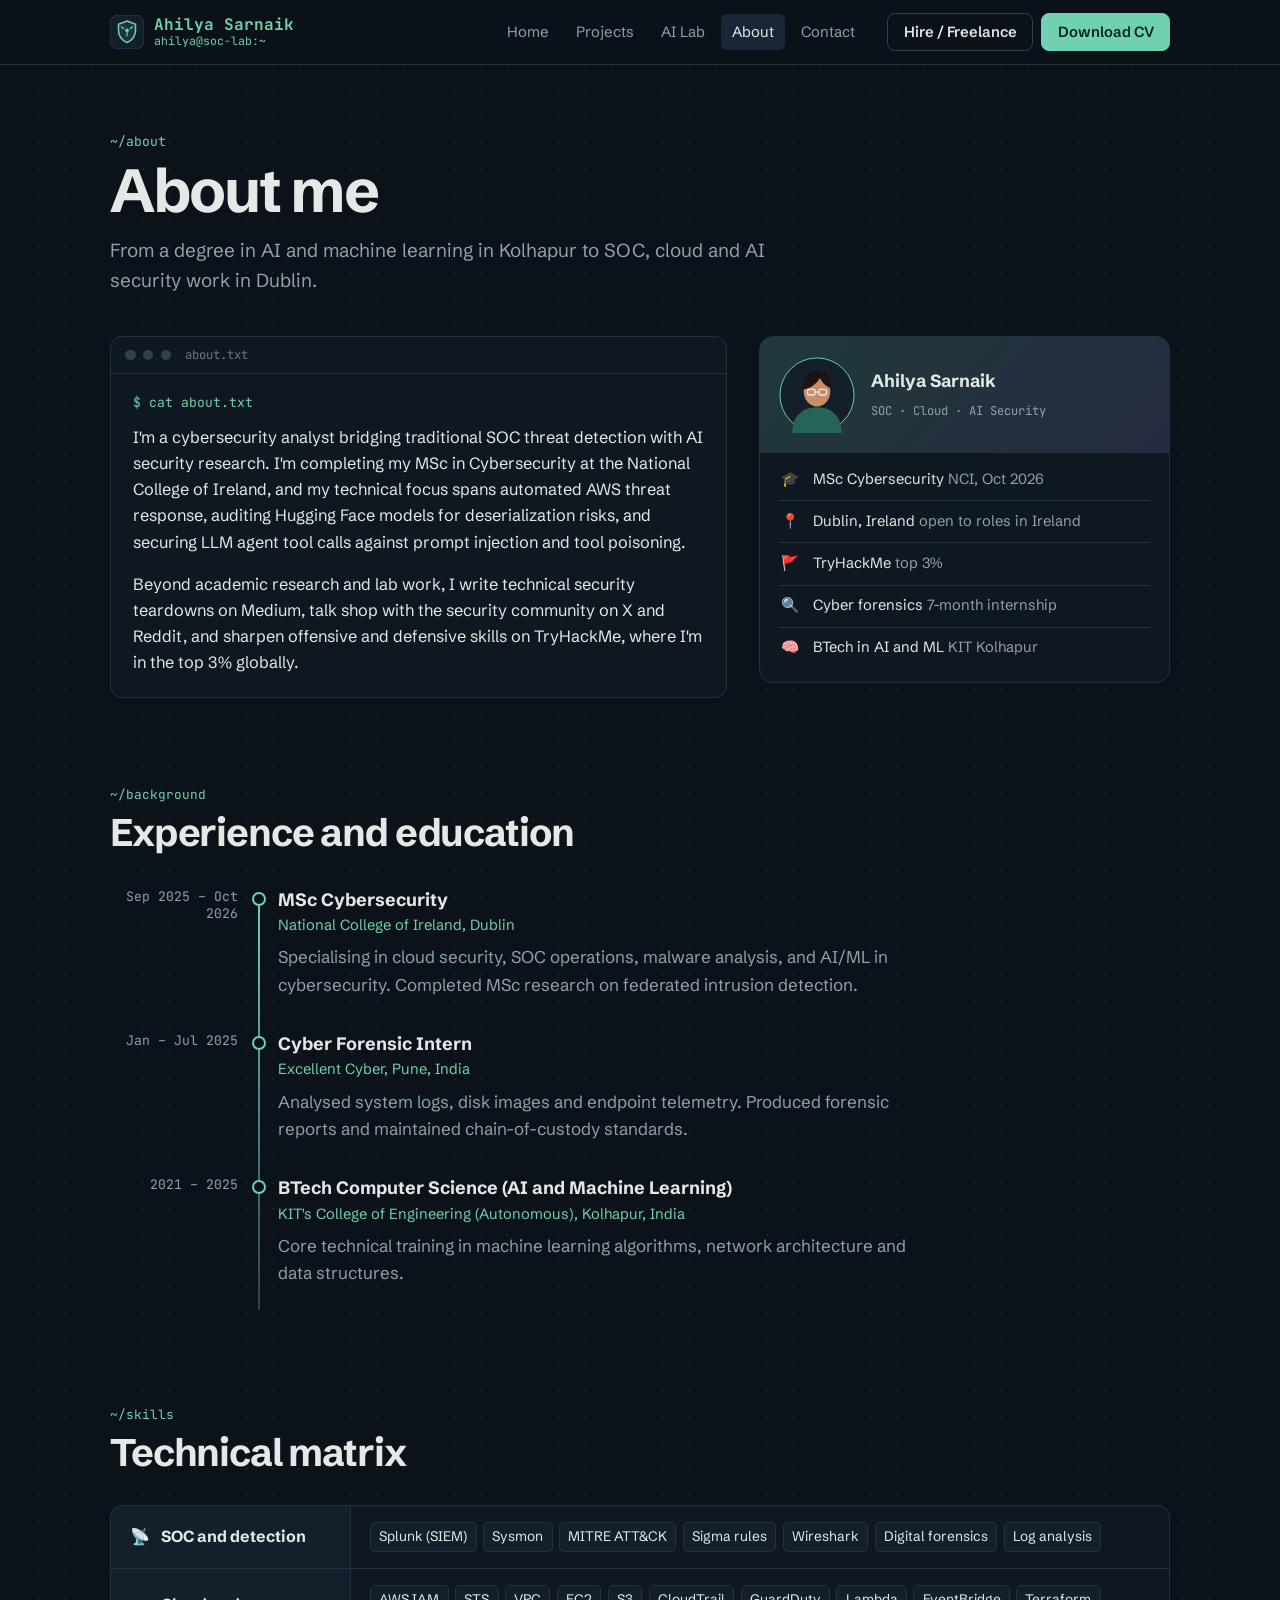
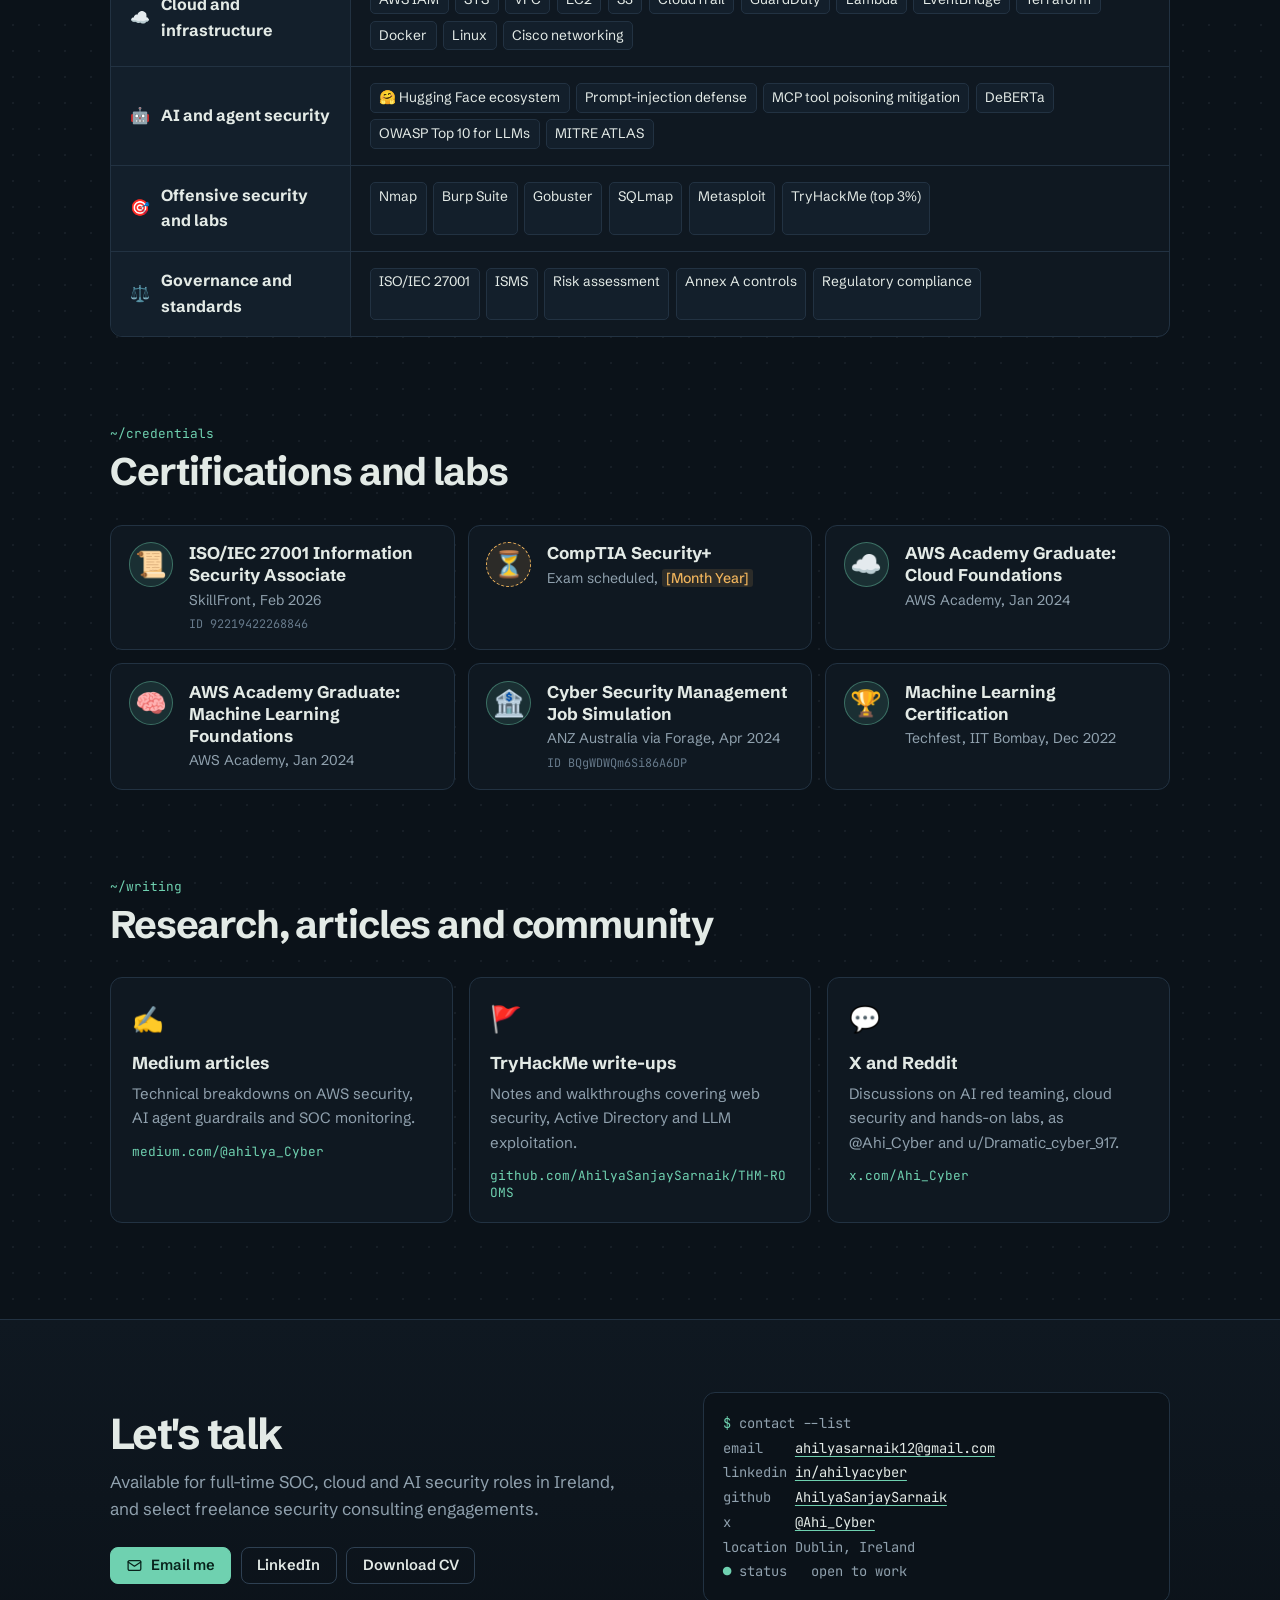
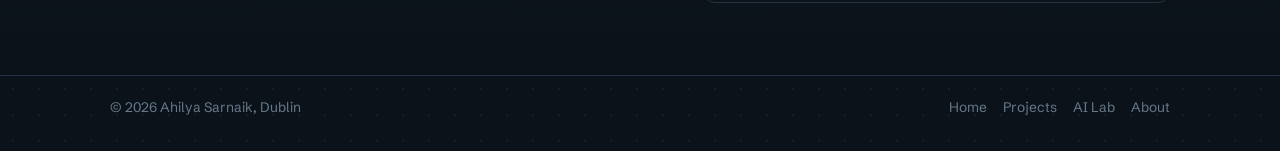
==== about.html @ 052819a4 "Add portfolio website" ====
<!DOCTYPE html>
<html lang="en">
<head>
<meta charset="utf-8">
<meta name="viewport" content="width=device-width, initial-scale=1, viewport-fit=cover">
<meta name="color-scheme" content="dark">
<title>About | Ahilya Sarnaik</title>
<meta name="description" content="Experience, skills, certifications and writing of Ahilya Sarnaik, MSc Cybersecurity candidate in Dublin.">
<meta property="og:title" content="About | Ahilya Sarnaik">
<meta property="og:description" content="Experience, skills, certifications and writing of Ahilya Sarnaik, MSc Cybersecurity candidate in Dublin.">
<meta property="og:type" content="website">
<link rel="icon" href="data:image/svg+xml,<svg xmlns='http://www.w3.org/2000/svg' viewBox='0 0 100 100'><text y='.9em' font-size='90'>🛡️</text></svg>">
<link rel="preconnect" href="https://fonts.googleapis.com">
<link rel="preconnect" href="https://fonts.gstatic.com" crossorigin>
<link href="https://fonts.googleapis.com/css2?family=Schibsted+Grotesk:wght@400;500;600;700;800&family=JetBrains+Mono:wght@400;500&display=swap" rel="stylesheet">
<link rel="stylesheet" href="assets/css/style.css">
</head>
<body>
<svg width="0" height="0" style="position:absolute" aria-hidden="true">
  <symbol id="i-code" viewBox="0 0 24 24"><path d="M8 7l-5 5 5 5M16 7l5 5-5 5M14 4l-4 16"/></symbol>
  <symbol id="i-brief" viewBox="0 0 24 24"><rect x="3" y="7" width="18" height="13" rx="2"/><path d="M9 7V5a1 1 0 0 1 1-1h4a1 1 0 0 1 1 1v2M3 13h18"/></symbol>
  <symbol id="i-chat" viewBox="0 0 24 24"><path d="M5 17l-2 4 5-2h9a3 3 0 0 0 3-3V7a3 3 0 0 0-3-3H7a3 3 0 0 0-3 3v7"/><path d="M8 10h8M8 13.5h5"/></symbol>
  <symbol id="i-pen" viewBox="0 0 24 24"><path d="M4 20h4L19 9l-4-4L4 16v4z"/><path d="M13.5 6.5l4 4"/></symbol>
  <symbol id="i-mail" viewBox="0 0 24 24"><rect x="3" y="5" width="18" height="14" rx="2"/><path d="M3 7l9 6 9-6"/></symbol>
  <symbol id="i-flag" viewBox="0 0 24 24"><path d="M5 21V4M5 4h11l-2 4 2 4H5"/></symbol>
  <symbol id="i-menu" viewBox="0 0 24 24"><path d="M4 7h16M4 12h16M4 17h16"/></symbol>
  <symbol id="i-pin" viewBox="0 0 24 24"><path d="M12 21s-6-5.6-6-11a6 6 0 0 1 12 0c0 5.4-6 11-6 11z"/><circle cx="12" cy="10" r="2.2"/></symbol>
  <symbol id="i-cap" viewBox="0 0 24 24"><path d="M2 9l10-5 10 5-10 5z"/><path d="M6 11v5c3 2 9 2 12 0v-5"/></symbol>
  <symbol id="i-arrow" viewBox="0 0 24 24"><path d="M5 12h14M13 6l6 6-6 6"/></symbol>
</svg>
<header class="site">
  <div class="wrap">
    <a class="brand" href="index.html"><svg class="mark" viewBox="0 0 40 40" aria-hidden="true"><rect width="40" height="40" rx="10" fill="#131F2B" stroke="#2E4052"/><path d="M20 7l10 4v7c0 7-4.5 12-10 14.5C14.5 30 10 25 10 18v-7z" fill="rgba(111,209,176,.12)" stroke="#6FD1B0" stroke-width="1.8"/><circle cx="20" cy="18" r="2.2" fill="#6FD1B0"/><path d="M20 20.5v4M16 16l-2.5-2M24 16l2.5-2" stroke="#6FD1B0" stroke-width="1.5" stroke-linecap="round"/></svg><span><b>Ahilya Sarnaik</b><span>ahilya@soc-lab:~</span></span></a>
    <nav class="primary" id="nav" aria-label="Pages">
      <a href="index.html">Home</a>
      <a href="projects.html">Projects</a>
      <a href="ai-lab.html">AI Lab</a>
      <a href="about.html" aria-current="page">About</a>
      <a href="#contact">Contact</a>
      <a class="nav-cv" href="resume.pdf" target="_blank" rel="noopener">Download CV</a>
    </nav>
    <div class="hdr-cta">
      <a class="btn ghost" href="index.html#services">Hire / Freelance</a>
      <a class="btn solid" href="resume.pdf" target="_blank" rel="noopener">Download CV</a>
    </div>
    <button class="menu-btn" id="menuBtn" aria-controls="nav" aria-expanded="false" aria-label="Open menu"><svg class="i"><use href="#i-menu"/></svg></button>
  </div>
</header>
<main id="top">
  <section class="phero">
    <div class="wrap">
      <p class="path">~/about</p>
      <h1>About me</h1>
      <p class="lead">From a degree in AI and machine learning in Kolhapur to SOC, cloud and AI security work in Dublin.</p>
    </div>
  </section>

  <section class="block" style="padding-top:1.5rem">
    <div class="wrap about">
      <div class="file">
        <div class="file-bar"><i></i><i></i><i></i><span>about.txt</span></div>
        <div class="file-body">
          <p class="cmd">$ cat about.txt</p>
          <p>I'm a cybersecurity analyst bridging traditional SOC threat detection with AI security research. I'm completing my MSc in Cybersecurity at the National College of Ireland, and my technical focus spans automated AWS threat response, auditing Hugging Face models for deserialization risks, and securing LLM agent tool calls against prompt injection and tool poisoning.</p>
          <p>Beyond academic research and lab work, I write technical security teardowns on Medium, talk shop with the security community on X and Reddit, and sharpen offensive and defensive skills on TryHackMe, where I'm in the top 3% globally.</p>
        </div>
      </div>
      <div class="idcard">
        <div class="top">
          <svg viewBox="0 0 80 80" aria-hidden="true"><circle cx="40" cy="40" r="39" fill="#131F2B" stroke="#6FD1B0"/><path d="M14 80c0-18 11-27 26-27s26 9 26 27z" fill="#256457"/><ellipse cx="40" cy="36" rx="14" ry="16" fill="#C98E66"/><path d="M26 34c-1-14 6-20 14-20 9 0 16 7 15 19-6-2-10-7-12-11-3 6-10 11-17 12z" fill="#1A1412"/><rect x="30" y="34" width="8" height="6" rx="2" fill="none" stroke="#E3EAE6" stroke-width="1.4"/><rect x="42" y="34" width="8" height="6" rx="2" fill="none" stroke="#E3EAE6" stroke-width="1.4"/><path d="M38 37h4" stroke="#E3EAE6" stroke-width="1.4"/></svg>
          <div><b>Ahilya Sarnaik</b><span>SOC · Cloud · AI Security</span></div>
        </div>
        <ul>
          <li><i class="emo">🎓</i><div>MSc Cybersecurity <span>NCI, Oct 2026</span></div></li>
          <li><i class="emo">📍</i><div>Dublin, Ireland <span>open to roles in Ireland</span></div></li>
          <li><i class="emo">🚩</i><div>TryHackMe <span>top 3%</span></div></li>
          <li><i class="emo">🔍</i><div>Cyber forensics <span>7-month internship</span></div></li>
          <li><i class="emo">🧠</i><div>BTech in AI and ML <span>KIT Kolhapur</span></div></li>
        </ul>
      </div>
    </div>
  </section>

  <section class="block" id="experience">
    <div class="wrap">
      <div class="head"><p class="path">~/background</p><h2>Experience and education</h2></div>
      <ol class="tl">
        <li><div class="when">Sep 2025 – Oct 2026</div><div><h3>MSc Cybersecurity</h3><p class="org">National College of Ireland, Dublin</p><p>Specialising in cloud security, SOC operations, malware analysis, and AI/ML in cybersecurity. Completed MSc research on federated intrusion detection.</p></div></li>
        <li><div class="when">Jan – Jul 2025</div><div><h3>Cyber Forensic Intern</h3><p class="org">Excellent Cyber, Pune, India</p><p>Analysed system logs, disk images and endpoint telemetry. Produced forensic reports and maintained chain-of-custody standards.</p></div></li>
        <li><div class="when">2021 – 2025</div><div><h3>BTech Computer Science (AI and Machine Learning)</h3><p class="org">KIT's College of Engineering (Autonomous), Kolhapur, India</p><p>Core technical training in machine learning algorithms, network architecture and data structures.</p></div></li>
      </ol>
    </div>
  </section>

  <section class="block" id="skills">
    <div class="wrap">
      <div class="head"><p class="path">~/skills</p><h2>Technical matrix</h2></div>
      <div class="matrix">
        <div class="mrow"><h3><i class="emo">📡</i>SOC and detection</h3><ul class="chips"><li>Splunk (SIEM)</li><li>Sysmon</li><li>MITRE ATT&amp;CK</li><li>Sigma rules</li><li>Wireshark</li><li>Digital forensics</li><li>Log analysis</li></ul></div>
        <div class="mrow"><h3><i class="emo">☁️</i>Cloud and infrastructure</h3><ul class="chips"><li>AWS IAM</li><li>STS</li><li>VPC</li><li>EC2</li><li>S3</li><li>CloudTrail</li><li>GuardDuty</li><li>Lambda</li><li>EventBridge</li><li>Terraform</li><li>Docker</li><li>Linux</li><li>Cisco networking</li></ul></div>
        <div class="mrow"><h3><i class="emo">🤖</i>AI and agent security</h3><ul class="chips"><li>🤗 Hugging Face ecosystem</li><li>Prompt-injection defense</li><li>MCP tool poisoning mitigation</li><li>DeBERTa</li><li>OWASP Top 10 for LLMs</li><li>MITRE ATLAS</li></ul></div>
        <div class="mrow"><h3><i class="emo">🎯</i>Offensive security and labs</h3><ul class="chips"><li>Nmap</li><li>Burp Suite</li><li>Gobuster</li><li>SQLmap</li><li>Metasploit</li><li>TryHackMe (top 3%)</li></ul></div>
        <div class="mrow"><h3><i class="emo">⚖️</i>Governance and standards</h3><ul class="chips"><li>ISO/IEC 27001</li><li>ISMS</li><li>Risk assessment</li><li>Annex A controls</li><li>Regulatory compliance</li></ul></div>
      </div>
    </div>
  </section>

  <section class="block" id="credentials">
    <div class="wrap">
      <div class="head"><p class="path">~/credentials</p><h2>Certifications and labs</h2></div>
      <div class="creds">
        <div class="cred"><i class="emo">📜</i><div><b>ISO/IEC 27001 Information Security Associate</b><span class="m">SkillFront, Feb 2026</span><span class="id">ID 92219422268846</span></div></div>
        <div class="cred soon"><i class="emo">⏳</i><div><b>CompTIA Security+</b><span class="m">Exam scheduled, <span class="todo">[Month Year]</span></span></div></div>
        <div class="cred"><i class="emo">☁️</i><div><b>AWS Academy Graduate: Cloud Foundations</b><span class="m">AWS Academy, Jan 2024</span></div></div>
        <div class="cred"><i class="emo">🧠</i><div><b>AWS Academy Graduate: Machine Learning Foundations</b><span class="m">AWS Academy, Jan 2024</span></div></div>
        <div class="cred"><i class="emo">🏦</i><div><b>Cyber Security Management Job Simulation</b><span class="m">ANZ Australia via Forage, Apr 2024</span><span class="id">ID BQgWDWQm6Si86A6DP</span></div></div>
        <div class="cred"><i class="emo">🏆</i><div><b>Machine Learning Certification</b><span class="m">Techfest, IIT Bombay, Dec 2022</span></div></div>
      </div>
    </div>
  </section>

  <section class="block" id="writing">
    <div class="wrap">
      <div class="head"><p class="path">~/writing</p><h2>Research, articles and community</h2></div>
      <div class="write">
        <a class="wcard" href="https://medium.com/@ahilya_Cyber" target="_blank" rel="noopener"><i class="emo">✍️</i><h3>Medium articles</h3><p>Technical breakdowns on AWS security, AI agent guardrails and SOC monitoring.</p><span class="go">medium.com/@ahilya_Cyber</span></a>
        <a class="wcard" href="https://github.com/AhilyaSanjaySarnaik/THM-ROOMS" target="_blank" rel="noopener"><i class="emo">🚩</i><h3>TryHackMe write-ups</h3><p>Notes and walkthroughs covering web security, Active Directory and LLM exploitation.</p><span class="go">github.com/AhilyaSanjaySarnaik/THM-ROOMS</span></a>
        <a class="wcard" href="https://x.com/Ahi_Cyber" target="_blank" rel="noopener"><i class="emo">💬</i><h3>X and Reddit</h3><p>Discussions on AI red teaming, cloud security and hands-on labs, as @Ahi_Cyber and u/Dramatic_cyber_917.</p><span class="go">x.com/Ahi_Cyber</span></a>
      </div>
    </div>
  </section>

  <section class="contact" id="contact">
    <div class="wrap">
      <div>
        <h2>Let's talk</h2>
        <p>Available for full-time SOC, cloud and AI security roles in Ireland, and select freelance security consulting engagements.</p>
        <div class="row">
          <a class="btn solid" href="mailto:ahilyasarnaik12@gmail.com"><svg class="i"><use href="#i-mail"/></svg>Email me</a>
          <a class="btn" href="https://www.linkedin.com/in/ahilyacyber" target="_blank" rel="noopener">LinkedIn</a>
          <a class="btn" href="resume.pdf" target="_blank" rel="noopener">Download CV</a>
        </div>
      </div>
      <div class="mailbox" aria-label="Contact details">
        <div><span class="k">$</span> contact --list</div>
        <div>email&nbsp;&nbsp;&nbsp;&nbsp;<a href="mailto:ahilyasarnaik12@gmail.com">ahilyasarnaik12@gmail.com</a></div>
        <div>linkedin&nbsp;<a href="https://www.linkedin.com/in/ahilyacyber" target="_blank" rel="noopener">in/ahilyacyber</a></div>
        <div>github&nbsp;&nbsp;&nbsp;<a href="https://github.com/AhilyaSanjaySarnaik" target="_blank" rel="noopener">AhilyaSanjaySarnaik</a></div>
        <div>x&nbsp;&nbsp;&nbsp;&nbsp;&nbsp;&nbsp;&nbsp;&nbsp;<a href="https://x.com/Ahi_Cyber" target="_blank" rel="noopener">@Ahi_Cyber</a></div>
        <div>location Dublin, Ireland</div>
        <div><span class="k">●</span> status&nbsp;&nbsp;&nbsp;open to work</div>
      </div>
    </div>
  </section>
</main>
<footer><div class="wrap"><span>© 2026 Ahilya Sarnaik, Dublin</span><nav aria-label="Footer"><a href="index.html">Home</a><a href="projects.html">Projects</a><a href="ai-lab.html">AI Lab</a><a href="about.html">About</a></nav></div></footer>
<script src="assets/js/main.js"></script>
</body>
</html>
---- assets/css/style.css ----
:root{
  --bg:#0B1219; --bg2:#0F1821; --panel:#131F2B; --panel2:#182636; --rule:#223242; --rule2:#2E4052;
  --ink:#E3EAE6; --muted:#90A1AE; --dim:#66798A;
  --safe:#6FD1B0; --safe-soft:rgba(111,209,176,.12);
  --stop:#F2806F; --stop-soft:rgba(242,128,111,.13);
  --hold:#F0B45C; --hold-soft:rgba(240,180,92,.13);
  --violet:#A99BF5; --violet-soft:rgba(169,155,245,.13);
  --sky:#7DB8F0; --sky-soft:rgba(125,184,240,.13);
  --sans:"Schibsted Grotesk","Segoe UI",system-ui,-apple-system,sans-serif;
  --mono:"JetBrains Mono",ui-monospace,"Cascadia Code",Consolas,monospace;
  --wrap:1140px;
  box-sizing:border-box;
}
*,*::before,*::after{box-sizing:inherit}
html{scroll-behavior:smooth;scroll-padding-top:74px}
@media (prefers-reduced-motion: reduce){html{scroll-behavior:auto}*{animation:none!important}}
body{margin:0;color:var(--ink);font-family:var(--sans);font-size:1.0625rem;line-height:1.6;-webkit-font-smoothing:antialiased;background:var(--bg);background-image:radial-gradient(rgba(144,161,174,.09) 1px,transparent 1px);background-size:26px 26px}
a{color:inherit;text-decoration-color:var(--safe);text-underline-offset:3px}
a:hover{color:var(--safe)}
:focus-visible{outline:2px solid var(--safe);outline-offset:3px;border-radius:3px}
img{max-width:100%}
.wrap{max-width:var(--wrap);margin:0 auto;padding:0 clamp(1.25rem,4vw,2.5rem)}
.todo{background:var(--hold-soft);color:var(--hold);border-radius:3px;padding:0 .3em;font-weight:500}
svg.i{width:1.15em;height:1.15em;flex:none;stroke:currentColor;fill:none;stroke-width:1.8;stroke-linecap:round;stroke-linejoin:round}
.emo{font-family:"Apple Color Emoji","Segoe UI Emoji","Noto Color Emoji",sans-serif;font-style:normal}

/* Header */
header.site{position:sticky;top:0;z-index:30;background:rgba(11,18,25,.88);backdrop-filter:blur(10px);border-bottom:1px solid var(--rule)}
header.site .wrap{display:flex;align-items:center;gap:1.3rem;min-height:64px}
.brand{text-decoration:none;display:flex;align-items:center;gap:.65rem;margin-right:auto}
.brand .mark{width:34px;height:34px;flex:none}
.brand b{display:block;font-size:1rem;line-height:1.1;white-space:nowrap}
.brand span{display:block;font:400 .72rem var(--mono);color:var(--safe)}
nav.primary{display:flex;gap:.3rem;font-size:.93rem}
nav.primary a{text-decoration:none;color:var(--muted);padding:.4rem .7rem;border-radius:6px}
nav.primary a:hover{color:var(--ink);background:var(--panel)}
nav.primary a[aria-current="page"]{color:var(--ink);background:var(--panel2)}
.hdr-cta{display:flex;gap:.5rem}
.menu-btn{display:none;background:none;border:1px solid var(--rule2);color:var(--ink);border-radius:6px;padding:.45rem .55rem;cursor:pointer}
@media (max-width:980px){
  nav.primary{display:none;position:absolute;top:64px;left:0;right:0;flex-direction:column;background:var(--bg2);border-bottom:1px solid var(--rule);padding:.5rem clamp(1.25rem,4vw,2.5rem) 1rem}
  nav.primary.open{display:flex}
  .menu-btn{display:inline-flex}
}
.nav-cv{display:none}
@media (max-width:600px){.hdr-cta .btn.ghost{display:none}}
@media (max-width:480px){.hdr-cta{display:none}nav.primary .nav-cv{display:block;color:var(--safe)}}
.btn{display:inline-flex;align-items:center;gap:.5em;font:600 .92rem var(--sans);padding:.6em 1.05em;border-radius:8px;text-decoration:none;border:1.5px solid var(--rule2);color:var(--ink);background:transparent;cursor:pointer;white-space:nowrap}
.btn:hover{border-color:var(--safe);color:var(--safe)}
.btn.solid{background:var(--safe);border-color:var(--safe);color:#08221B}
.btn.solid:hover{background:#8FE0C4;border-color:#8FE0C4;color:#08221B}

/* Page hero (inner pages) */
.phero{padding:clamp(2.75rem,6vw,4.25rem) 0 1rem}
.phero .path{font:400 .82rem var(--mono);color:var(--safe);margin:0 0 .6rem}
.phero h1{font-size:clamp(2.3rem,5.4vw,3.8rem);letter-spacing:-.04em;line-height:1.02;margin:0 0 .9rem;max-width:20ch}
.phero p.lead{font-size:1.18rem;color:var(--muted);max-width:60ch;margin:0}
.emoji-row{display:flex;gap:.6rem;flex-wrap:wrap;margin:1.3rem 0 0}
.emoji-row span{display:inline-flex;align-items:center;gap:.45rem;padding:.35rem .8rem;border-radius:999px;background:var(--panel);border:1px solid var(--rule);font-size:.9rem;color:var(--muted)}
.emoji-row .emo{font-size:1.1rem}

/* Home hero */
.hero{padding:clamp(2.5rem,5vw,4rem) 0 2.5rem}
.hero .wrap{display:grid;grid-template-columns:minmax(0,1fr) minmax(0,1fr);gap:clamp(2rem,4vw,3.5rem);align-items:center}
@media (max-width:960px){.hero .wrap{grid-template-columns:1fr}}
.hero .hello{font:400 .85rem var(--mono);color:var(--safe);margin:0 0 .8rem}
.hero h1{font-size:clamp(2.8rem,6.4vw,4.6rem);line-height:.98;letter-spacing:-.045em;margin:0 0 .85rem;font-weight:800}
.role{font-size:clamp(1.02rem,1.6vw,1.15rem);font-weight:600;margin:0 0 1rem}
.role span{color:var(--muted);font-weight:500}
.sub{font-size:1.2rem;line-height:1.5;color:var(--muted);max-width:40ch;margin:0 0 1.3rem}
.where{display:flex;flex-wrap:wrap;align-items:center;gap:.4rem 1rem;font-size:.93rem;color:var(--muted);margin:0 0 1.6rem}
.where > span{display:inline-flex;gap:.4rem;align-items:center}
.live{color:var(--safe);font-weight:600}
.live::before{content:"";width:.5rem;height:.5rem;border-radius:50%;background:var(--safe);box-shadow:0 0 0 4px var(--safe-soft)}
.cta{display:flex;flex-wrap:wrap;gap:.65rem}

/* Avatar scene */
.scene{position:relative;aspect-ratio:1/0.92;max-width:560px;width:100%;margin:0 auto}
.scene svg.avatar{position:absolute;inset:0;width:100%;height:100%}
/* 2D motion graphics layer */
.scene{isolation:isolate}
.hero-motion{position:absolute;inset:-5%;width:110%;height:110%;z-index:0;pointer-events:none;opacity:.95;filter:saturate(.9)}
.scene svg.avatar{z-index:2;transform:translate3d(0,0,0);transition:transform .18s ease-out}
.motion-label{position:absolute;z-index:3;font:500 .62rem var(--mono);letter-spacing:.08em;color:var(--muted);background:rgba(11,18,25,.76);border:1px solid var(--rule);border-radius:6px;padding:.32rem .5rem;backdrop-filter:blur(8px);box-shadow:0 8px 28px rgba(0,0,0,.18);animation:labelPulse 3.2s ease-in-out infinite}
.motion-label b{color:var(--safe);font-weight:500;margin-left:.25rem}
.ml1{top:22%;right:8%}.ml2{bottom:20%;left:5%;animation-delay:-1.6s}.ml2 b{color:var(--hold)}
@keyframes labelPulse{0%,100%{transform:translateY(0);opacity:.72}50%{transform:translateY(-3px);opacity:1}}
@media (max-width:520px){.motion-label{font-size:.52rem}.ml1{right:2%;top:17%}.ml2{left:1%;bottom:13%}}

/* Motion-enhanced cards and sections */
.track,.card,.project,.svc,.cred,.write article{transform:translateZ(0);transition:transform .25s ease,border-color .25s ease,box-shadow .25s ease}
.track:hover,.card:hover,.project:hover,.svc:hover,.cred:hover,.write article:hover{transform:translateY(-4px);box-shadow:0 18px 40px -28px rgba(0,0,0,.8)}
[data-reveal]{opacity:0;transform:translateY(18px);transition:opacity .7s ease,transform .7s ease}
[data-reveal].revealed{opacity:1;transform:none}
@media (prefers-reduced-motion: reduce){.hero-motion{display:none}.motion-label{animation:none}.scene svg.avatar{transition:none}[data-reveal]{opacity:1;transform:none;transition:none}.track,.card,.project,.svc,.cred,.write article{transition:none}}

.chip{position:absolute;display:inline-flex;align-items:center;gap:.45rem;padding:.45rem .8rem;border-radius:999px;background:rgba(19,31,43,.92);border:1px solid var(--rule2);font-size:.86rem;font-weight:600;box-shadow:0 12px 24px -16px rgba(0,0,0,.7);white-space:nowrap;animation:float 6s ease-in-out infinite}
.chip .emo{font-size:1.15rem}
.chip small{font:400 .7rem var(--mono);color:var(--muted);font-weight:400}
.chip.c1{top:4%;left:2%;animation-delay:-1s}
.chip.c2{top:10%;right:0;animation-delay:-3s;border-color:rgba(240,180,92,.5)}
.chip.c3{top:44%;left:-2%;animation-delay:-2s;border-color:rgba(169,155,245,.5)}
.chip.c4{top:40%;right:-3%;animation-delay:-4s;border-color:rgba(111,209,176,.5)}
.chip.c5{bottom:6%;left:6%;animation-delay:-5s}
.chip.c6{bottom:2%;right:8%;animation-delay:-2.5s;border-color:rgba(125,184,240,.5)}
@keyframes float{0%,100%{transform:translateY(0)}50%{transform:translateY(-8px)}}
@media (max-width:520px){.chip{font-size:.74rem;padding:.35rem .6rem}.chip small{display:none}}

/* Stats */
.stats{border-top:1px solid var(--rule);border-bottom:1px solid var(--rule);background:rgba(15,24,33,.85)}
.stats ul{list-style:none;margin:0;padding:1.2rem 0;display:grid;grid-template-columns:repeat(4,1fr);gap:1rem 1.6rem}
.stats li{display:flex;gap:.8rem;align-items:flex-start;font-size:.9rem;color:var(--muted);line-height:1.4}
.stats li .emo{font-size:1.4rem;line-height:1}
.stats strong{display:block;color:var(--ink);font-size:1.02rem}
@media (max-width:860px){.stats ul{grid-template-columns:1fr 1fr}}
@media (max-width:480px){.stats ul{grid-template-columns:1fr}}

/* Profiles */
.profiles{padding:1.1rem 0}
.profiles ul{list-style:none;margin:0;padding:0;display:flex;flex-wrap:wrap;gap:.5rem}
.profiles a{display:inline-flex;align-items:center;gap:.5rem;text-decoration:none;font-size:.88rem;color:var(--muted);border:1px solid var(--rule);background:var(--bg2);border-radius:999px;padding:.35rem .85rem}
.profiles a:hover{color:var(--ink);border-color:var(--safe)}
.profiles a b{color:var(--ink);font-weight:600}

/* Sections */
section.block{padding:clamp(3.5rem,7vw,5.5rem) 0 0}
.head{max-width:68ch;margin-bottom:2rem}
.head .path{font:400 .8rem var(--mono);color:var(--safe);margin:0 0 .5rem}
.head h2{font-size:clamp(1.8rem,3.4vw,2.4rem);letter-spacing:-.03em;line-height:1.1;margin:0 0 .6rem}
.head p{color:var(--muted);margin:0}
.band{margin-top:clamp(3.5rem,7vw,5.5rem);background:var(--bg2);border-top:1px solid var(--rule);border-bottom:1px solid var(--rule);padding:clamp(3rem,6vw,4.5rem) 0}
.more{display:inline-flex;align-items:center;gap:.4rem;margin-top:1.4rem;font-weight:600}

/* Tracks */
.tracks{display:grid;grid-template-columns:repeat(3,minmax(0,1fr));gap:1rem}
@media (max-width:860px){.tracks{grid-template-columns:1fr}}
.track{display:flex;flex-direction:column;text-decoration:none;background:var(--bg2);border:1px solid var(--rule);border-radius:14px;padding:1.4rem;position:relative;overflow:hidden}
.track:hover{border-color:var(--safe);color:inherit}
.track .emos{font-size:1.9rem;letter-spacing:.2rem;margin-bottom:.8rem}
.track h3{margin:0 0 .45rem;font-size:1.2rem}
.track p{margin:0 0 1rem;color:var(--muted);font-size:.96rem}
.track .go{margin-top:auto;font:400 .82rem var(--mono);color:var(--safe)}
.track::after{content:"";position:absolute;right:-40px;top:-40px;width:120px;height:120px;border-radius:50%;background:var(--glow,var(--safe-soft));filter:blur(8px)}
.track.t2{--glow:var(--violet-soft)} .track.t3{--glow:var(--hold-soft)}

/* Defense map */
.map{margin:0;background:linear-gradient(180deg,var(--panel),var(--bg2));border:1px solid var(--rule);border-radius:14px;overflow:hidden}
.map-top{display:flex;justify-content:space-between;align-items:center;padding:.7rem 1rem;border-bottom:1px solid var(--rule);font:400 .76rem var(--mono);color:var(--dim)}
.rec{display:inline-flex;align-items:center;gap:.4rem;color:var(--safe)}
.rec::before{content:"";width:.45rem;height:.45rem;border-radius:50%;background:var(--safe);animation:blink 1.6s infinite}
@keyframes blink{50%{opacity:.25}}
.map svg{display:block;width:100%;height:auto}
.map .edge{stroke:var(--rule2);stroke-width:1.5;fill:none;stroke-dasharray:3 5}
.map .node rect{fill:var(--panel2);stroke:var(--rule2);stroke-width:1.5}
.map .node text{fill:var(--ink);font:600 12px var(--sans)}
.map .node text.s{fill:var(--dim);font:400 10px var(--mono)}
.map .node.flash rect{stroke:var(--safe)}
.map .shield path.body{fill:rgba(111,209,176,.08);stroke:var(--safe);stroke-width:2}
.map .shield.hit path.body{fill:var(--stop-soft);stroke:var(--stop)}
.map .shield.hold path.body{fill:var(--hold-soft);stroke:var(--hold)}
.map .ring{fill:none;stroke:var(--safe);opacity:0}
.mapgrid{display:grid;grid-template-columns:minmax(0,1.35fr) minmax(0,1fr);gap:1rem;align-items:stretch}
@media (max-width:900px){.mapgrid{grid-template-columns:1fr}}
.log{margin:0;padding:.9rem 1rem;font:400 .78rem/1.8 var(--mono);color:var(--muted);list-style:none;background:var(--bg);border:1px solid var(--rule);border-radius:14px;min-height:12rem;overflow:hidden}
.log li{white-space:nowrap;overflow:hidden;text-overflow:ellipsis}
.log .t{color:var(--dim)} .log .b{color:var(--stop)} .log .p{color:var(--safe)} .log .h{color:var(--hold)}
.log .hd{color:var(--dim);border-bottom:1px solid var(--rule);margin-bottom:.4rem;padding-bottom:.3rem}

/* Project cards */
.projects{display:grid;grid-template-columns:repeat(2,minmax(0,1fr));gap:1rem}
.projects.three{grid-template-columns:repeat(3,minmax(0,1fr))}
@media (max-width:960px){.projects.three{grid-template-columns:1fr}}
@media (max-width:860px){.projects{grid-template-columns:1fr}}
.proj{background:var(--bg2);border:1px solid var(--rule);border-radius:14px;padding:1.4rem;display:flex;flex-direction:column}
.proj .kind{display:flex;justify-content:space-between;gap:1rem;font:400 .76rem var(--mono);color:var(--dim);margin:0 0 .6rem}
.proj h3{margin:0 0 .5rem;font-size:1.2rem;line-height:1.25}
.proj h3 a{text-decoration:none} .proj h3 a:hover{color:var(--safe)}
.proj p{margin:0 0 1rem;color:var(--muted);font-size:.96rem}
.flow{display:flex;flex-wrap:wrap;align-items:center;gap:.3rem;margin:0 0 1rem;padding:.75rem;background:var(--bg);border:1px solid var(--rule);border-radius:8px;font:400 .74rem var(--mono)}
.flow span{padding:.2em .5em;border:1px solid var(--rule2);border-radius:4px;background:var(--panel)}
.flow span.g{border-color:var(--safe);color:var(--safe)}
.flow span.r{border-color:var(--stop);color:var(--stop)}
.flow i{font-style:normal;color:var(--dim)}
.metric{display:flex;align-items:baseline;gap:.6rem;flex-wrap:wrap;margin:auto 0 .9rem}
.metric b{font-size:1.45rem;letter-spacing:-.02em;color:var(--safe);line-height:1.1}
.metric span{font-size:.86rem;color:var(--muted)}
.foot{display:flex;flex-wrap:wrap;justify-content:space-between;align-items:center;gap:.6rem;border-top:1px solid var(--rule);padding-top:.85rem}
.tags{display:flex;flex-wrap:wrap;gap:.3rem;list-style:none;margin:0;padding:0}
.tags li{font-size:.75rem;color:var(--muted);border:1px solid var(--rule);border-radius:4px;padding:.08em .45em}
.foot a{font-weight:600;font-size:.92rem;white-space:nowrap}

/* Case study (projects page) */
.case{border:1px solid var(--rule);border-radius:16px;background:var(--bg2);padding:clamp(1.3rem,3vw,2rem);margin-bottom:1.5rem}
.case-head{display:flex;flex-wrap:wrap;justify-content:space-between;gap:1rem;align-items:flex-start;margin-bottom:1rem}
.case-head .kind{font:400 .78rem var(--mono);color:var(--safe);margin:0 0 .35rem}
.case-head h2{margin:0;font-size:clamp(1.4rem,2.8vw,1.9rem);letter-spacing:-.025em;line-height:1.15}
.case > p{color:var(--muted);max-width:75ch;margin:0 0 1.2rem}
.diagram{background:var(--bg);border:1px solid var(--rule);border-radius:12px;padding:1rem;overflow-x:auto;margin:0 0 1.2rem}
.diagram svg{display:block;min-width:760px;width:100%;height:auto}
.diagram .cap{font:400 .76rem var(--mono);color:var(--dim);margin:.6rem 0 0}
.kpis{display:grid;grid-template-columns:repeat(4,minmax(0,1fr));gap:.7rem;margin:0 0 1.2rem}
@media (max-width:760px){.kpis{grid-template-columns:1fr 1fr}}
.kpi{background:var(--panel);border:1px solid var(--rule);border-radius:10px;padding:.8rem .9rem}
.kpi b{display:block;font-size:1.35rem;color:var(--safe);letter-spacing:-.02em;line-height:1.15}
.kpi span{font-size:.84rem;color:var(--muted)}
.tbl{width:100%;border-collapse:collapse;font-size:.92rem}
.tblwrap{overflow-x:auto;margin:0 0 1.2rem;border:1px solid var(--rule);border-radius:10px}
.tbl th,.tbl td{text-align:left;padding:.6rem .8rem;border-bottom:1px solid var(--rule);vertical-align:top}
.tbl th{font-size:.8rem;color:var(--muted);font-weight:600;background:var(--panel)}
.tbl tr:last-child td{border-bottom:0}
.tbl code{font:400 .8rem var(--mono);color:var(--muted)}
.limits{border-left:3px solid var(--hold);padding:.2rem 0 .2rem 1rem;color:var(--muted);font-size:.94rem;margin:0 0 1.2rem;max-width:80ch}
.limits b{color:var(--hold)}
.jump{display:flex;flex-wrap:wrap;gap:.5rem;margin:1.6rem 0 2rem}
.jump a{text-decoration:none;font-size:.88rem;padding:.35rem .8rem;border:1px solid var(--rule);border-radius:999px;background:var(--bg2);color:var(--muted)}
.jump a:hover{color:var(--ink);border-color:var(--safe)}

/* Services */
.services{display:grid;grid-template-columns:repeat(2,minmax(0,1fr));gap:1rem}
@media (max-width:760px){.services{grid-template-columns:1fr}}
.svc{background:var(--bg2);border:1px solid var(--rule);border-radius:14px;padding:1.4rem}
.svc .ico{font-size:1.6rem;width:2.8rem;height:2.8rem;border-radius:10px;display:grid;place-items:center;background:var(--panel);border:1px solid var(--rule);margin-bottom:.9rem}
.svc h3{margin:0 0 .5rem;font-size:1.15rem;line-height:1.3}
.svc ul{margin:0;padding-left:1.1rem;color:var(--muted);font-size:.96rem}
.svc ul li{margin:.25rem 0}
.svc .based{margin:.9rem 0 0;font-size:.84rem;color:var(--dim)}
.svc .based a{color:var(--muted)}
.svc-cta{display:flex;flex-wrap:wrap;align-items:center;gap:1rem;margin-top:1.3rem;padding:1.1rem 1.3rem;border:1px dashed var(--rule2);border-radius:12px}
.svc-cta p{margin:0;color:var(--muted);flex:1;min-width:16rem}

/* Simulator */
.sim{display:grid;grid-template-columns:16.5rem minmax(0,1fr);gap:1.75rem}
@media (max-width:880px){.sim{grid-template-columns:1fr}}
.attacks{display:flex;flex-direction:column;gap:.45rem}
.attacks p{font-size:.84rem;color:var(--dim);margin:0 0 .3rem}
.attacks button,.samples button{text-align:left;font:500 .95rem var(--sans);color:var(--ink);background:var(--panel);border:1px solid var(--rule);border-radius:8px;padding:.7rem .85rem;cursor:pointer;line-height:1.35}
.attacks button small{display:block;color:var(--muted);font-size:.8rem;font-weight:400;margin-top:.15rem}
.attacks button:hover,.samples button:hover{border-color:var(--rule2)}
.attacks button[aria-pressed="true"]{border-color:var(--hold);background:var(--panel2)}
@media (max-width:880px){.attacks{flex-direction:row;overflow-x:auto;padding-bottom:.4rem}.attacks p{display:none}.attacks button{flex:0 0 13.5rem}}
.stage{align-self:start;background:var(--panel);border:1px solid var(--rule);border-radius:12px;padding:1.4rem}
.req{font:400 .84rem/1.55 var(--mono);background:var(--bg);border:1px solid var(--rule);border-radius:7px;padding:.75rem .9rem;margin:0 0 1.2rem;white-space:pre-wrap;word-break:break-word;min-height:3.2rem}
.req .d{color:var(--dim)}
.pipe{list-style:none;margin:0 0 1.2rem;padding:0;display:grid;grid-template-columns:repeat(6,1fr);gap:.4rem}
@media (max-width:640px){.pipe{grid-template-columns:repeat(3,1fr)}}
.pipe li{border:1px solid var(--rule2);border-radius:7px;padding:.6rem .55rem;font-size:.78rem;line-height:1.3;color:var(--muted);transition:background .2s,border-color .2s;min-height:4.5rem}
.pipe li b{display:block;font-size:.86rem;color:var(--ink);margin-bottom:.15rem;font-weight:600}
.pipe li.pass{border-color:rgba(111,209,176,.5);background:var(--safe-soft)}
.pipe li.pass b::after{content:" ✓";color:var(--safe)}
.pipe li.stop{border-color:var(--stop);background:var(--stop-soft)}
.pipe li.stop b::after{content:" ✕";color:var(--stop)}
.pipe li.hold{border-color:var(--hold);background:var(--hold-soft)}
.pipe li.hold b::after{content:" …";color:var(--hold)}
.pipe li.run{border-color:var(--safe);background:rgba(111,209,176,.2)}
.pipe li.run b::after{content:" ▶";color:var(--safe)}
.pipe li.skip{opacity:.35}
.verdict{border-left:3px solid var(--rule2);padding:.2rem 0 .2rem 1rem;min-height:5.2rem}
.verdict h3{margin:0 0 .3rem;font-size:1.12rem}
.verdict p{margin:0;font-size:.96rem;max-width:62ch}
.verdict .src{margin-top:.5rem;font-size:.84rem;color:var(--muted)}
.verdict.stop{border-left-color:var(--stop)} .verdict.hold{border-left-color:var(--hold)} .verdict.run{border-left-color:var(--safe)}
.honest{margin:1.4rem 0 0;font-size:.86rem;color:var(--dim);max-width:80ch}

/* Prompt scanner */
.scanner{display:grid;grid-template-columns:minmax(0,1.1fr) minmax(0,1fr);gap:1.25rem}
@media (max-width:880px){.scanner{grid-template-columns:1fr}}
.scanner textarea{width:100%;min-height:10rem;resize:vertical;background:var(--bg);color:var(--ink);border:1px solid var(--rule2);border-radius:10px;padding:.9rem 1rem;font:400 .92rem/1.55 var(--mono)}
.scanner textarea:focus{outline:2px solid var(--safe);outline-offset:1px}
.samples{display:flex;flex-wrap:wrap;gap:.4rem;margin:.7rem 0 0}
.samples button{font-size:.82rem;padding:.35rem .65rem}
.scan-out{background:var(--panel);border:1px solid var(--rule);border-radius:12px;padding:1.2rem}
.scan-verdict{display:flex;align-items:center;gap:.8rem;margin:0 0 .9rem}
.scan-verdict .badge{font:600 .85rem var(--mono);padding:.3rem .7rem;border-radius:6px;background:var(--panel2);color:var(--muted)}
.scan-verdict .badge.safe{background:var(--safe-soft);color:var(--safe)}
.scan-verdict .badge.block{background:var(--stop-soft);color:var(--stop)}
.scan-verdict span{color:var(--muted);font-size:.92rem}
.hits{list-style:none;margin:0 0 .9rem;padding:0}
.hits li{padding:.55rem 0;border-bottom:1px solid var(--rule);font-size:.92rem}
.hits li:last-child{border-bottom:0}
.hits b{color:var(--stop)}
.hits code{display:block;font:400 .78rem var(--mono);color:var(--muted);margin-top:.15rem;word-break:break-all}
.preview{font:400 .84rem/1.6 var(--mono);background:var(--bg);border:1px solid var(--rule);border-radius:8px;padding:.7rem .85rem;white-space:pre-wrap;word-break:break-word;color:var(--muted);max-height:9rem;overflow:auto}
.preview mark{background:var(--stop-soft);color:var(--stop);border-radius:3px;padding:0 .1em}

/* OWASP grid */
.owasp{display:grid;grid-template-columns:repeat(5,minmax(0,1fr));gap:.6rem}
@media (max-width:960px){.owasp{grid-template-columns:repeat(2,minmax(0,1fr))}}
@media (max-width:480px){.owasp{grid-template-columns:1fr}}
.ow{border-radius:12px;padding:.9rem;border:1px solid var(--rule);background:var(--bg2);min-height:9.5rem;display:flex;flex-direction:column}
.ow .id{font:500 .76rem var(--mono);color:var(--dim)}
.ow h3{margin:.25rem 0 .45rem;font-size:.98rem;line-height:1.3}
.ow p{margin:0;font-size:.82rem;color:var(--muted);line-height:1.45}
.ow .st{margin-top:auto;padding-top:.6rem;font:600 .72rem var(--mono)}
.ow.full{border-color:rgba(111,209,176,.55);background:linear-gradient(180deg,rgba(111,209,176,.10),var(--bg2))}
.ow.full .st{color:var(--safe)}
.ow.part{border-color:rgba(240,180,92,.45);background:linear-gradient(180deg,rgba(240,180,92,.08),var(--bg2))}
.ow.part .st{color:var(--hold)}
.ow.none .st{color:var(--dim)}
.legend{display:flex;flex-wrap:wrap;gap:1rem;margin:1rem 0 0;font-size:.85rem;color:var(--muted)}
.legend i{display:inline-block;width:.8rem;height:.8rem;border-radius:3px;margin-right:.4rem;vertical-align:-1px}

/* HF checklist */
.hf{display:grid;grid-template-columns:minmax(0,1fr) minmax(0,1fr);gap:1.25rem;align-items:start}
@media (max-width:860px){.hf{grid-template-columns:1fr}}
.check{list-style:none;margin:0;padding:0;border:1px solid var(--rule);border-radius:12px;background:var(--bg2)}
.check li{display:flex;gap:.8rem;padding:.85rem 1rem;border-bottom:1px solid var(--rule);font-size:.94rem}
.check li:last-child{border-bottom:0}
.check .emo{font-size:1.15rem}
.check b{display:block}
.check span{color:var(--muted);font-size:.88rem}
.codebox{font:400 .82rem/1.7 var(--mono);background:var(--bg);border:1px solid var(--rule);border-radius:12px;padding:1rem 1.1rem;color:var(--muted);white-space:pre-wrap;overflow-x:auto}
.codebox .k{color:var(--violet)} .codebox .s{color:var(--safe)} .codebox .r{color:var(--stop)} .codebox .c{color:var(--dim)}

/* About */
.about{display:grid;grid-template-columns:minmax(0,1.5fr) minmax(0,1fr);gap:2rem;align-items:start}
@media (max-width:900px){.about{grid-template-columns:1fr}}
.file{background:var(--bg2);border:1px solid var(--rule);border-radius:12px;overflow:hidden}
.file-bar{display:flex;align-items:center;gap:.45rem;padding:.6rem .9rem;border-bottom:1px solid var(--rule);font:400 .76rem var(--mono);color:var(--dim)}
.file-bar i{width:.65rem;height:.65rem;border-radius:50%;background:var(--rule2)}
.file-bar span{margin-left:.4rem}
.file-body{padding:1.3rem 1.4rem 1.4rem;font-size:1.02rem}
.file-body .cmd{font:400 .82rem var(--mono);color:var(--safe);margin:0 0 .8rem}
.file-body p{margin:0 0 1rem;max-width:64ch}
.file-body p:last-child{margin:0}
.idcard{border:1px solid var(--rule);border-radius:14px;background:var(--bg2);overflow:hidden}
.idcard .top{background:linear-gradient(135deg,rgba(111,209,176,.18),rgba(169,155,245,.14));padding:1.2rem;display:flex;gap:1rem;align-items:center;border-bottom:1px solid var(--rule)}
.idcard .top svg{width:76px;height:76px;flex:none}
.idcard .top b{display:block;font-size:1.1rem}
.idcard .top span{font:400 .76rem var(--mono);color:var(--muted)}
.idcard ul{list-style:none;margin:0;padding:.4rem 1.2rem .8rem}
.idcard li{display:flex;gap:.7rem;padding:.55rem 0;border-bottom:1px solid var(--rule);font-size:.92rem}
.idcard li:last-child{border-bottom:0}
.idcard li .emo{width:1.4rem;text-align:center}
.idcard li span{color:var(--muted)}

/* Skills */
.matrix{border:1px solid var(--rule);border-radius:12px;overflow:hidden;background:var(--bg2)}
.mrow{display:grid;grid-template-columns:15rem minmax(0,1fr);border-bottom:1px solid var(--rule)}
.mrow:last-child{border-bottom:0}
.mrow h3{margin:0;padding:1.05rem 1.2rem;font-size:1rem;display:flex;gap:.7rem;align-items:center;border-right:1px solid var(--rule);background:var(--panel)}
.chips{display:flex;flex-wrap:wrap;gap:.4rem;padding:1rem 1.2rem;list-style:none;margin:0}
.chips li{font-size:.86rem;padding:.2em .6em;border-radius:5px;background:var(--panel);border:1px solid var(--rule)}
@media (max-width:700px){.mrow{grid-template-columns:1fr}.mrow h3{border-right:0;border-bottom:1px solid var(--rule)}}

/* Credentials */
.creds{display:grid;grid-template-columns:repeat(auto-fill,minmax(20rem,1fr));gap:.8rem}
.cred{display:flex;gap:1rem;align-items:flex-start;background:var(--bg2);border:1px solid var(--rule);border-radius:12px;padding:1.05rem 1.1rem}
.cred .emo{font-size:1.6rem;width:2.8rem;height:2.8rem;display:grid;place-items:center;border-radius:50%;background:var(--safe-soft);border:1px solid rgba(111,209,176,.4);flex:none}
.cred.soon .emo{background:var(--hold-soft);border:1px dashed var(--hold)}
.cred b{display:block;line-height:1.3}
.cred .m{display:block;color:var(--muted);font-size:.88rem;margin-top:.15rem}
.cred .id{display:block;font:400 .74rem var(--mono);color:var(--dim);margin-top:.3rem;word-break:break-all}

/* Timeline */
.tl{list-style:none;margin:0;padding:0;position:relative}
.tl::before{content:"";position:absolute;left:9.25rem;top:.5rem;bottom:.5rem;width:2px;background:linear-gradient(var(--safe),var(--rule2))}
.tl > li{display:grid;grid-template-columns:8rem minmax(0,1fr);gap:2.5rem;padding:0 0 2rem;position:relative}
.tl > li::before{content:"";position:absolute;left:calc(9.25rem - 6px);top:.4rem;width:14px;height:14px;border-radius:50%;background:var(--bg);border:2px solid var(--safe)}
.tl .when{font:400 .82rem var(--mono);color:var(--muted);text-align:right;padding-top:.15rem}
.tl h3{margin:0;font-size:1.12rem}
.tl .org{color:var(--safe);margin:0 0 .35rem;font-size:.92rem}
.tl p{margin:0;color:var(--muted);max-width:66ch}
@media (max-width:640px){.tl::before{left:.4rem}.tl > li{grid-template-columns:1fr;gap:.15rem;padding-left:1.9rem}.tl > li::before{left:calc(.4rem - 6px)}.tl .when{text-align:left}}

/* Writing */
.write{display:grid;grid-template-columns:repeat(3,minmax(0,1fr));gap:1rem}
@media (max-width:860px){.write{grid-template-columns:1fr}}
.wcard{display:block;text-decoration:none;background:var(--bg2);border:1px solid var(--rule);border-radius:12px;padding:1.3rem}
.wcard:hover{border-color:var(--safe);color:inherit}
.wcard .emo{font-size:1.6rem}
.wcard h3{margin:.6rem 0 .35rem;font-size:1.08rem}
.wcard p{margin:0;color:var(--muted);font-size:.94rem}
.wcard .go{display:block;margin-top:.8rem;font:400 .8rem var(--mono);color:var(--safe);word-break:break-all}

/* Contact */
.contact{margin-top:clamp(4rem,8vw,6rem);border-top:1px solid var(--rule);background:linear-gradient(180deg,var(--bg2),var(--bg));padding:clamp(3rem,6vw,4.5rem) 0}
.contact .wrap{display:grid;grid-template-columns:minmax(0,1.2fr) minmax(0,1fr);gap:2rem;align-items:center}
@media (max-width:860px){.contact .wrap{grid-template-columns:1fr}}
.contact h2{font-size:clamp(1.9rem,4vw,2.7rem);letter-spacing:-.035em;margin:0 0 .75rem;line-height:1.05}
.contact p{margin:0 0 1.5rem;color:var(--muted);max-width:52ch}
.contact .row{display:flex;flex-wrap:wrap;gap:.6rem}
.mailbox{font:400 .86rem/1.8 var(--mono);background:var(--bg);border:1px solid var(--rule);border-radius:12px;padding:1.1rem 1.2rem;color:var(--muted)}
.mailbox .k{color:var(--safe)}
.mailbox a{color:var(--ink)}
footer{border-top:1px solid var(--rule);padding:1.3rem 0 2rem;font-size:.86rem;color:var(--dim)}
footer .wrap{display:flex;justify-content:space-between;flex-wrap:wrap;gap:.5rem}
footer nav{display:flex;gap:1rem;flex-wrap:wrap}
footer a{text-decoration:none} footer a:hover{color:var(--ink)}


/* ---------- Cyber-avatar 2D motion layer ---------- */
.scene{perspective:900px}
.cyber-avatar{
  transform-origin:50% 50%;
  filter:drop-shadow(0 18px 35px rgba(0,0,0,.25));
  transition:transform .18s ease-out;
}
.avatar-pulse{transform-box:fill-box;transform-origin:center;animation:avatarPulse 3.8s ease-in-out infinite}
.avatar-pulse-2{animation-delay:-1.7s;animation-duration:4.6s}
.avatar-orbit{transform-box:fill-box;transform-origin:260px 225px;animation:avatarOrbit 12s linear infinite}
.avatar-orbit circle:nth-child(2){animation:avatarDot 2.8s ease-in-out infinite}
.avatar-orbit circle:nth-child(3){animation:avatarDot 3.4s ease-in-out infinite reverse}
.scan-line{animation:avatarScan 3.5s ease-in-out infinite}
.avatar-hud{animation:hudFloat 4s ease-in-out infinite}
.hud-right{animation-delay:-1.8s}
.cyber-visor{animation:visorFloat 2.8s ease-in-out infinite}
.eye-pulse{animation:eyePulse 1.8s ease-in-out infinite}
.eye-pulse-2{animation-delay:-.9s}
@keyframes avatarPulse{0%,100%{opacity:.32;transform:scale(.97)}50%{opacity:.8;transform:scale(1.03)}}
@keyframes avatarOrbit{to{transform:rotate(360deg)}}
@keyframes avatarDot{0%,100%{opacity:.45}50%{opacity:1}}
@keyframes avatarScan{0%,100%{transform:translateY(-115px);opacity:.1}50%{transform:translateY(115px);opacity:.65}}
@keyframes hudFloat{0%,100%{transform:translateY(0)}50%{transform:translateY(-7px)}}
@keyframes visorFloat{0%,100%{transform:translateY(0)}50%{transform:translateY(-2px)}}
@keyframes eyePulse{0%,100%{opacity:.35;r:3}50%{opacity:1;r:5}}
@media (max-width:760px){
  .cyber-avatar{max-height:390px}
  .avatar-hud{display:none}
}
@media (prefers-reduced-motion:reduce){
  .cyber-avatar{transition:none}
}
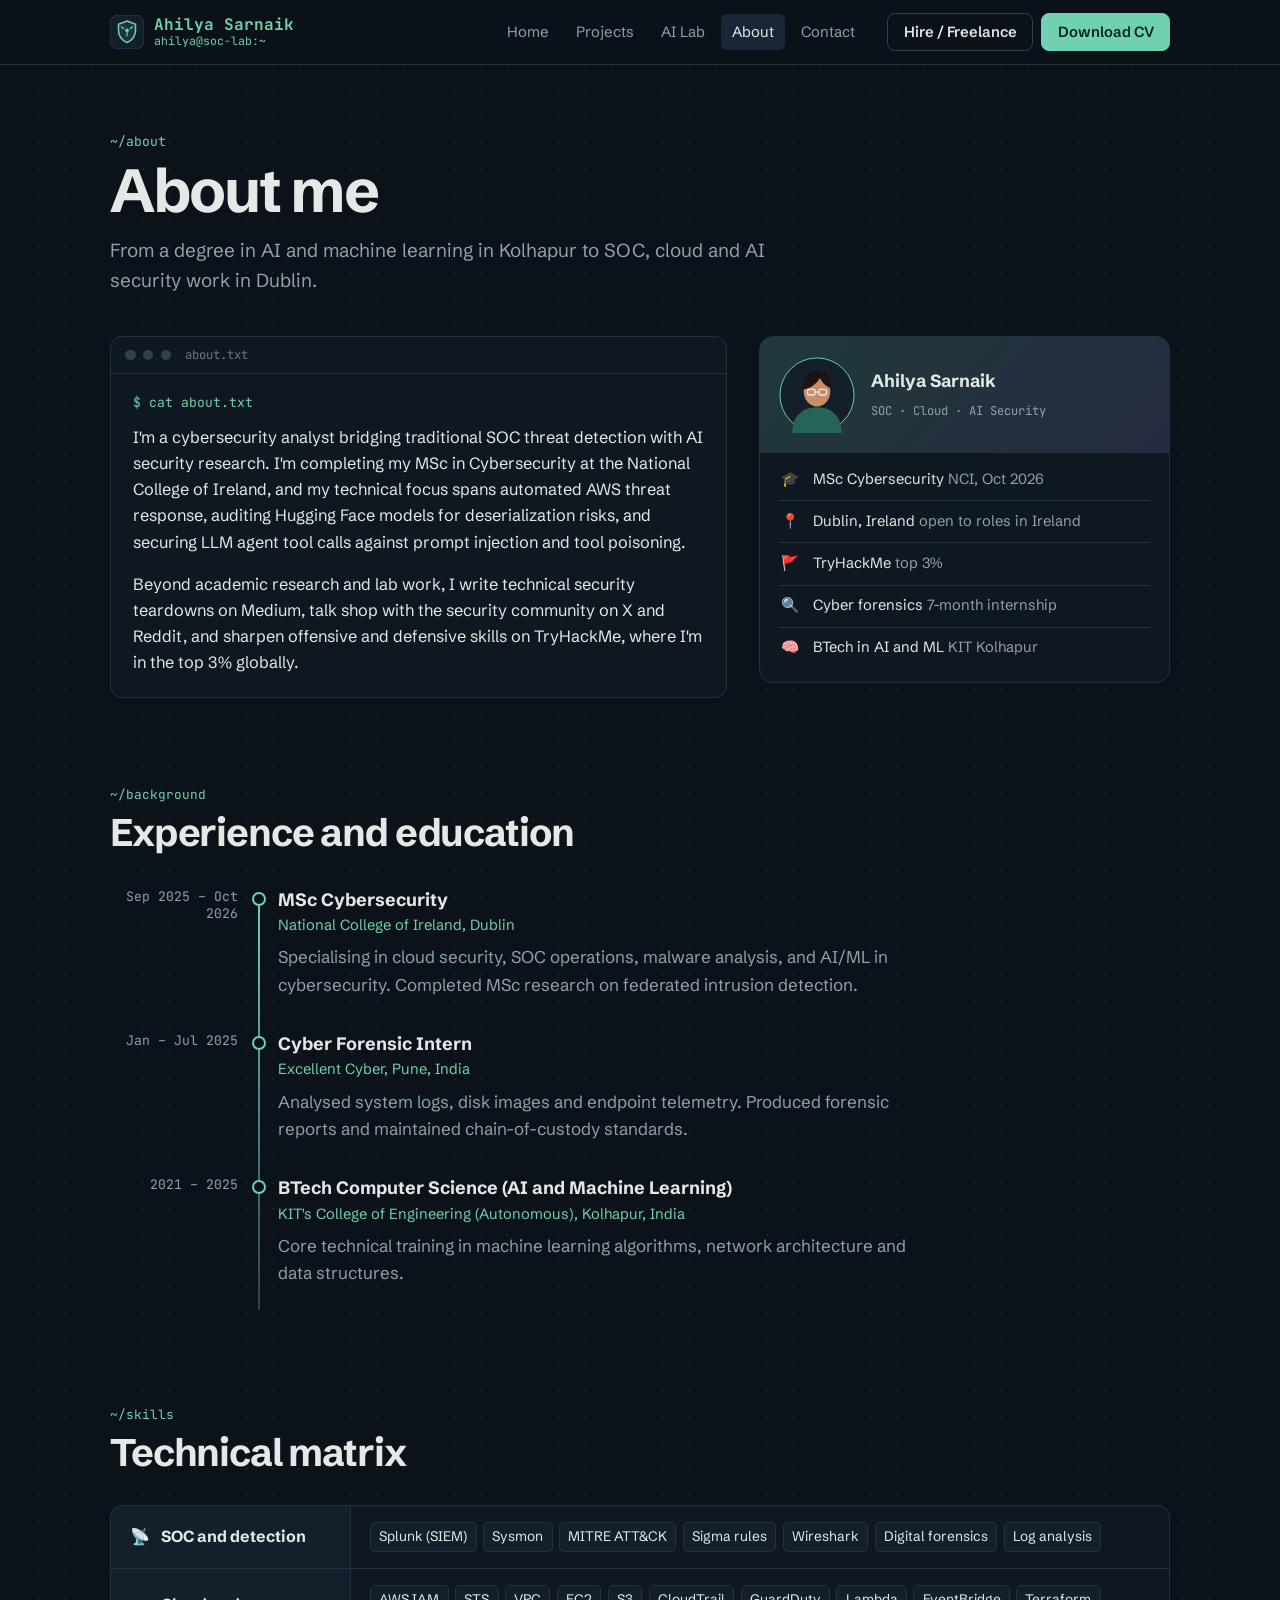
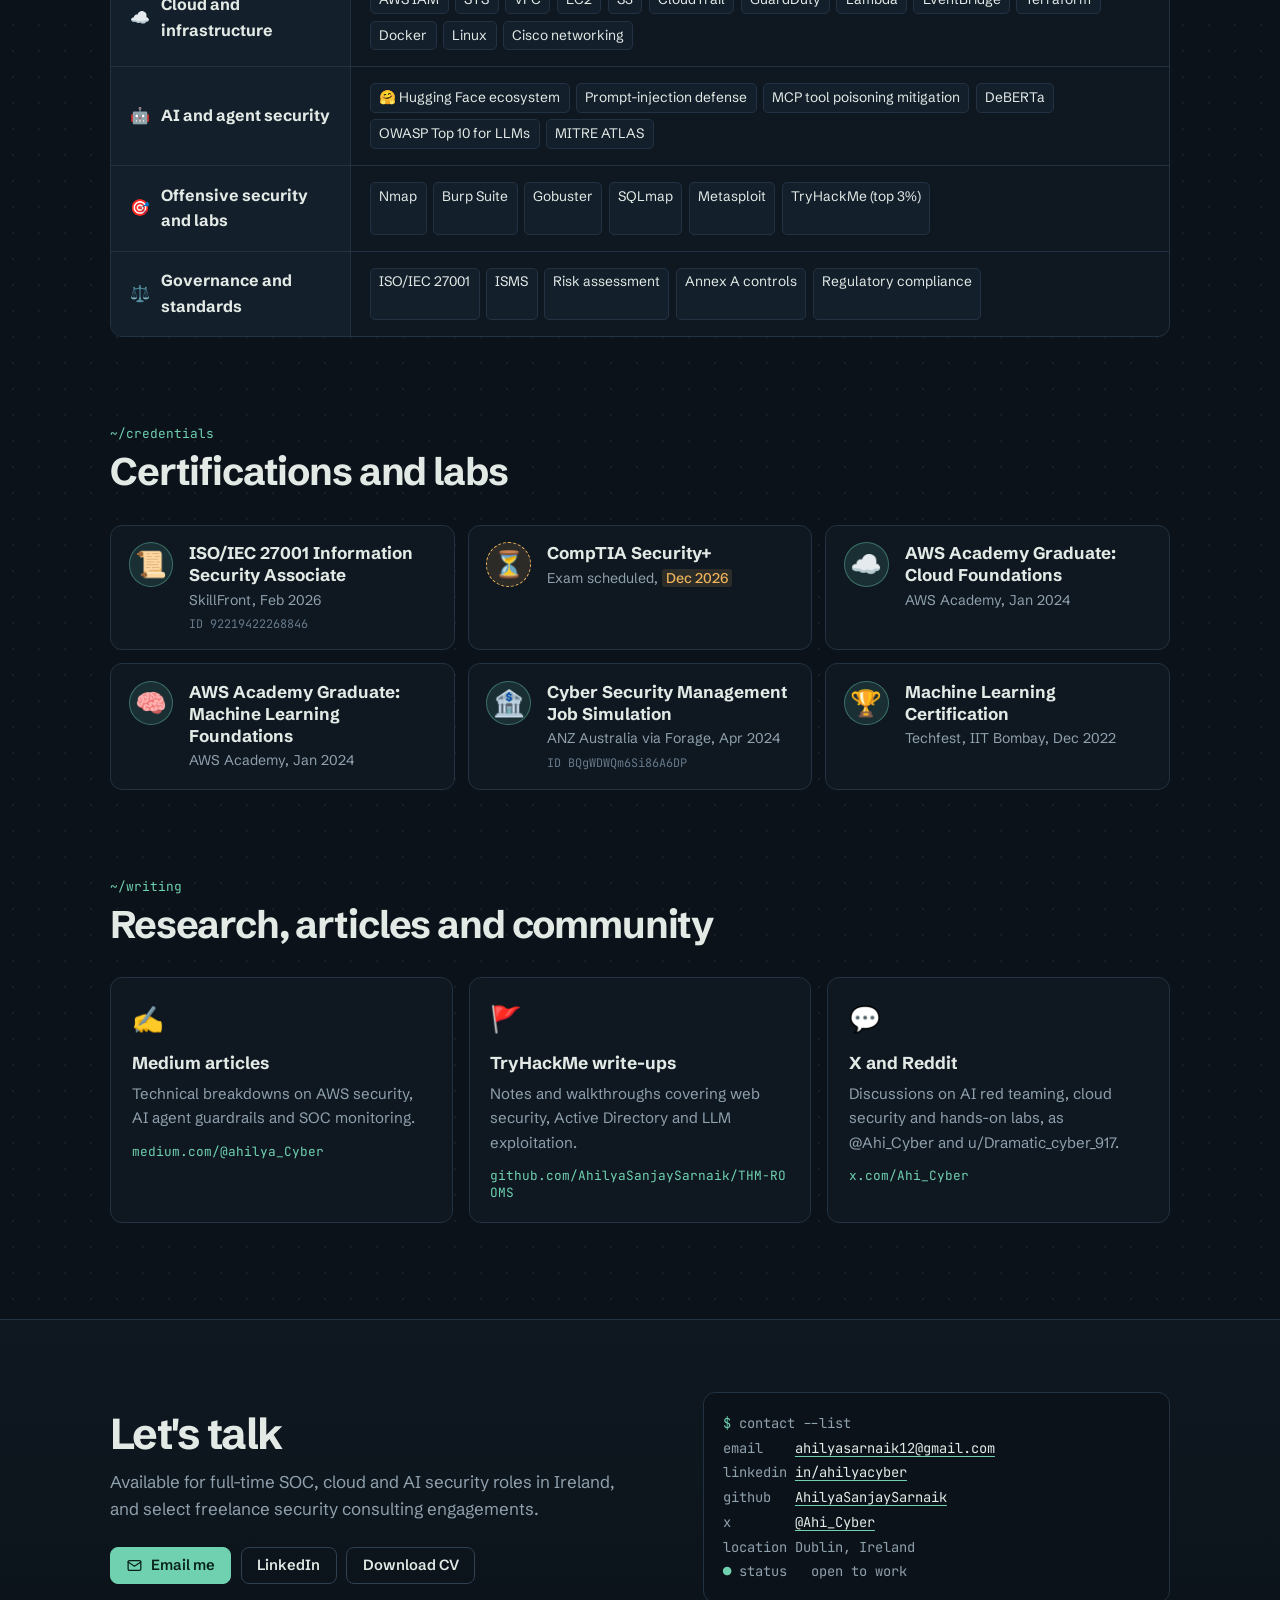
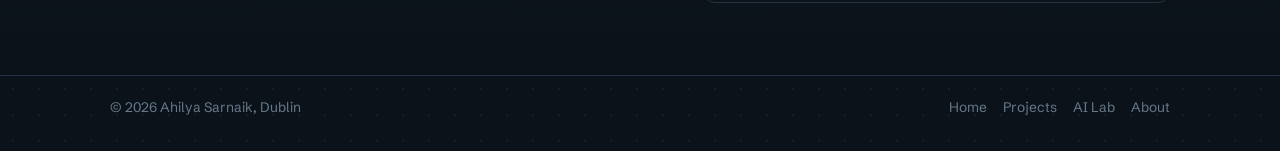
==== commit 2796288b: "Update CompTIA Security+ exam date in about.html" ====
--- a/about.html
+++ b/about.html
@@ -110,7 +110,7 @@
       <div class="head"><p class="path">~/credentials</p><h2>Certifications and labs</h2></div>
       <div class="creds">
         <div class="cred"><i class="emo">📜</i><div><b>ISO/IEC 27001 Information Security Associate</b><span class="m">SkillFront, Feb 2026</span><span class="id">ID 92219422268846</span></div></div>
-        <div class="cred soon"><i class="emo">⏳</i><div><b>CompTIA Security+</b><span class="m">Exam scheduled, <span class="todo">[Month Year]</span></span></div></div>
+        <div class="cred soon"><i class="emo">⏳</i><div><b>CompTIA Security+</b><span class="m">Exam scheduled, <span class="todo">Dec 2026</span></span></div></div>
         <div class="cred"><i class="emo">☁️</i><div><b>AWS Academy Graduate: Cloud Foundations</b><span class="m">AWS Academy, Jan 2024</span></div></div>
         <div class="cred"><i class="emo">🧠</i><div><b>AWS Academy Graduate: Machine Learning Foundations</b><span class="m">AWS Academy, Jan 2024</span></div></div>
         <div class="cred"><i class="emo">🏦</i><div><b>Cyber Security Management Job Simulation</b><span class="m">ANZ Australia via Forage, Apr 2024</span><span class="id">ID BQgWDWQm6Si86A6DP</span></div></div>
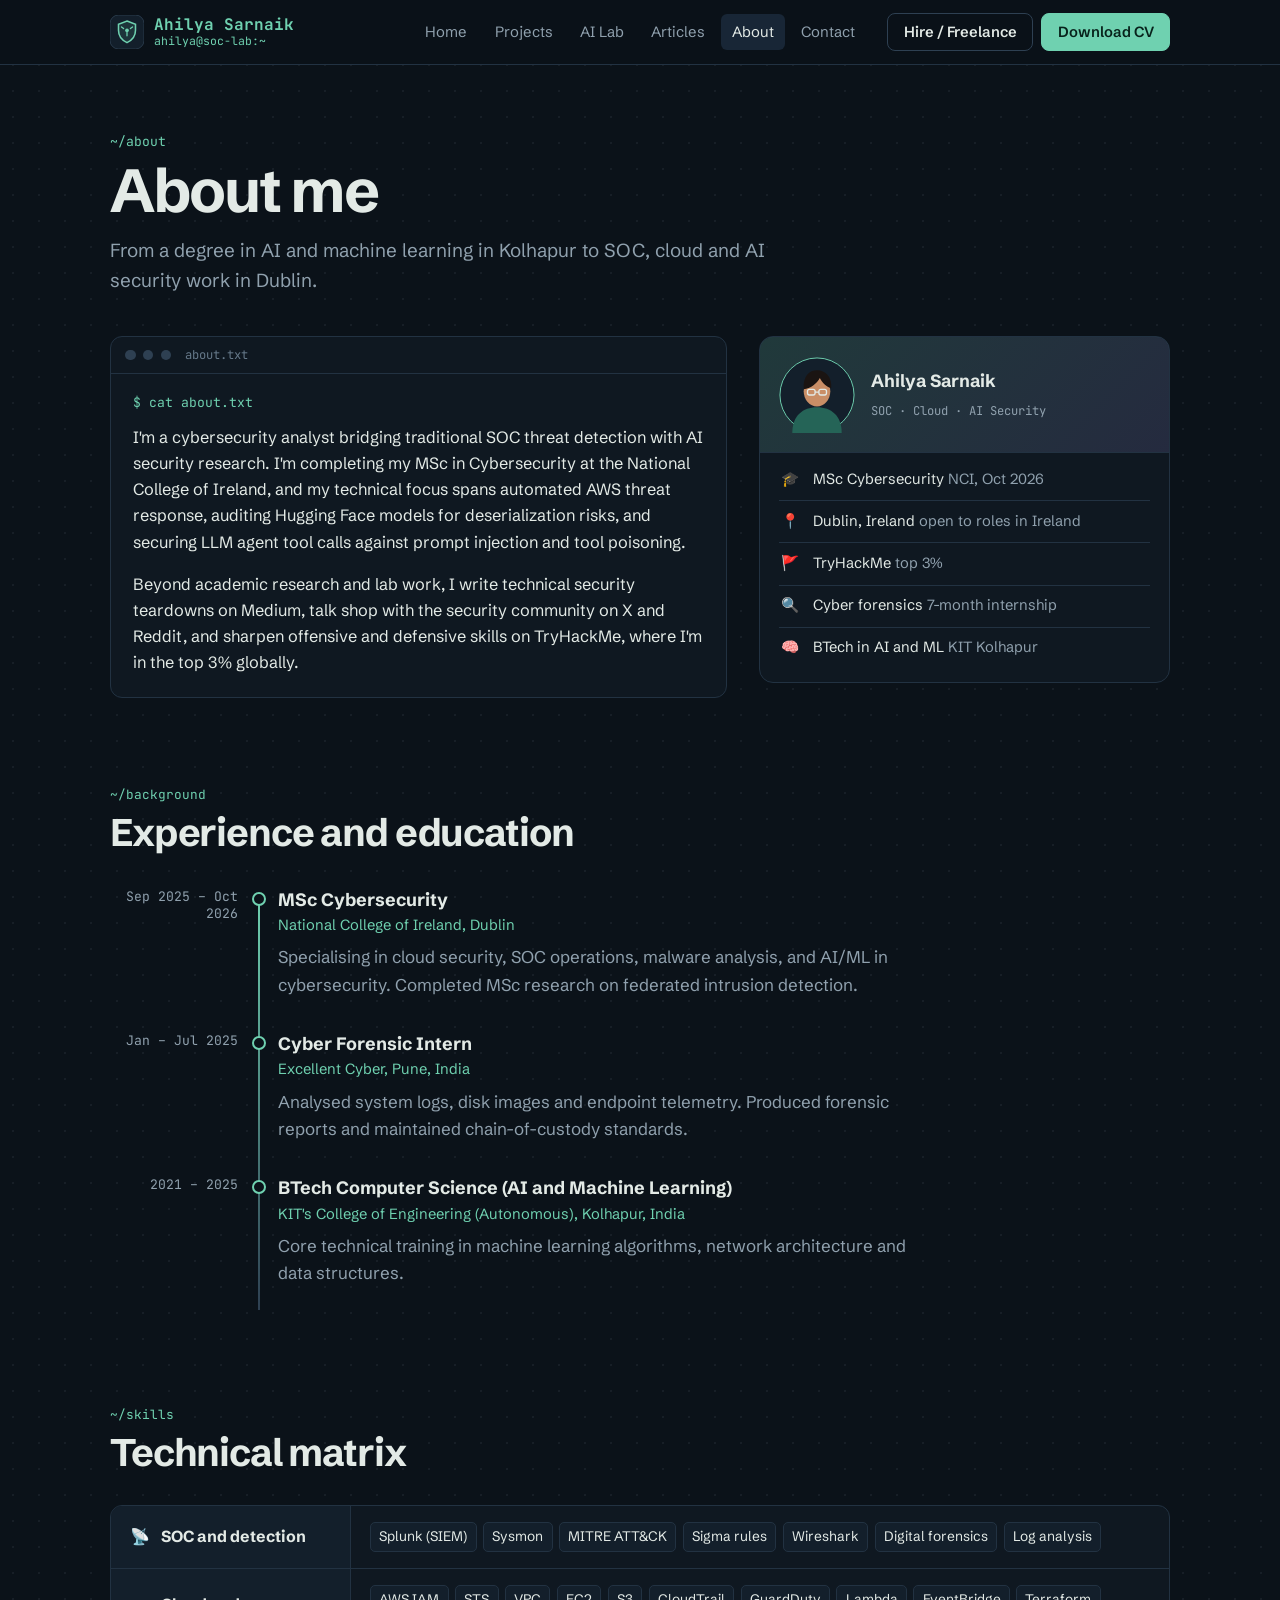
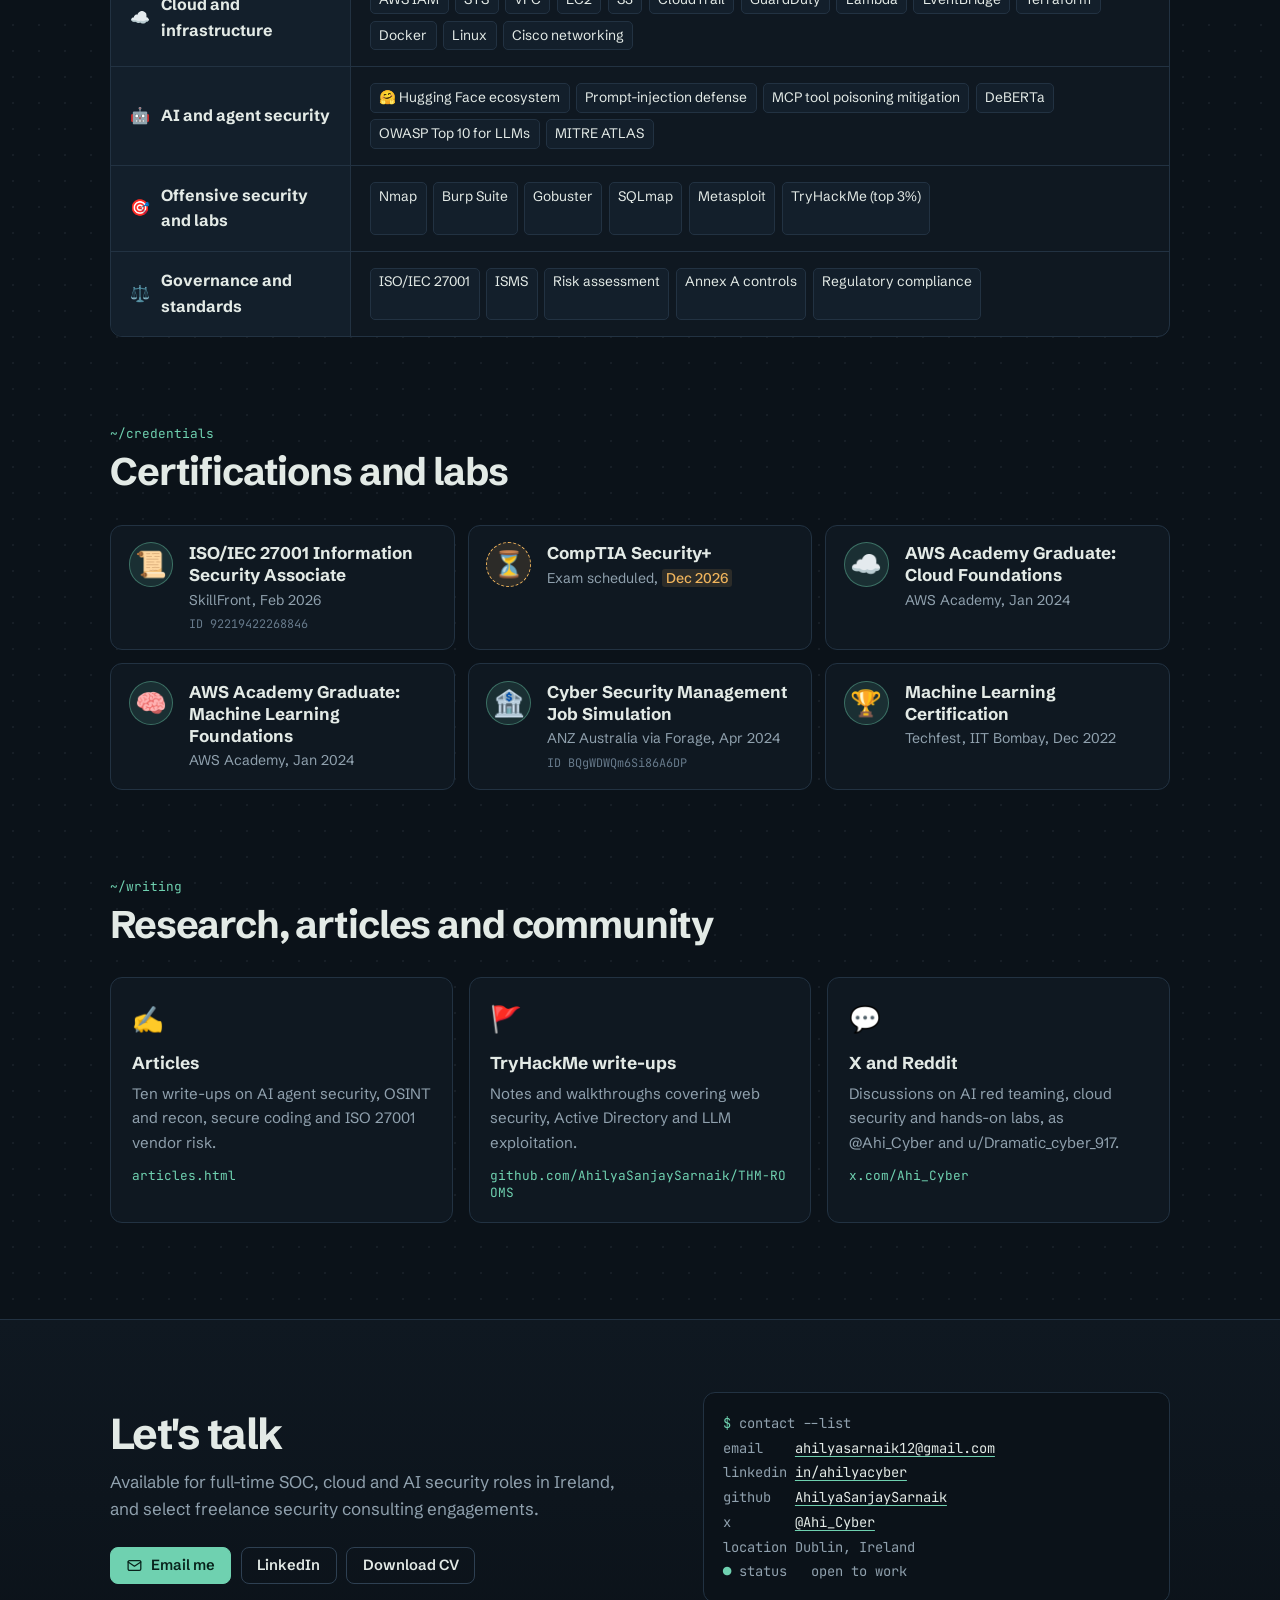
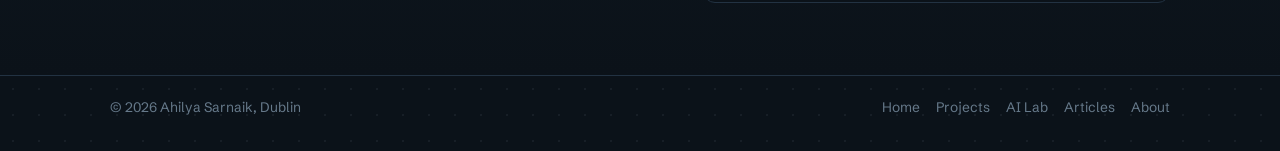
==== commit 51c1d82e: "Add files via upload" ====
--- a/about.html
+++ b/about.html
@@ -35,6 +35,7 @@
       <a href="index.html">Home</a>
       <a href="projects.html">Projects</a>
       <a href="ai-lab.html">AI Lab</a>
+      <a href="articles.html">Articles</a>
       <a href="about.html" aria-current="page">About</a>
       <a href="#contact">Contact</a>
       <a class="nav-cv" href="resume.pdf" target="_blank" rel="noopener">Download CV</a>
@@ -110,7 +111,7 @@
       <div class="head"><p class="path">~/credentials</p><h2>Certifications and labs</h2></div>
       <div class="creds">
         <div class="cred"><i class="emo">📜</i><div><b>ISO/IEC 27001 Information Security Associate</b><span class="m">SkillFront, Feb 2026</span><span class="id">ID 92219422268846</span></div></div>
-        <div class="cred soon"><i class="emo">⏳</i><div><b>CompTIA Security+</b><span class="m">Exam scheduled, <span class="todo">Dec 2026</span></span></div></div>
+        <div class="cred soon"><i class="emo">⏳</i><div><b>CompTIA Security+</b><span class="m">Exam scheduled, <span class="todo"> Dec 2026 </span></span></div></div>
         <div class="cred"><i class="emo">☁️</i><div><b>AWS Academy Graduate: Cloud Foundations</b><span class="m">AWS Academy, Jan 2024</span></div></div>
         <div class="cred"><i class="emo">🧠</i><div><b>AWS Academy Graduate: Machine Learning Foundations</b><span class="m">AWS Academy, Jan 2024</span></div></div>
         <div class="cred"><i class="emo">🏦</i><div><b>Cyber Security Management Job Simulation</b><span class="m">ANZ Australia via Forage, Apr 2024</span><span class="id">ID BQgWDWQm6Si86A6DP</span></div></div>
@@ -123,7 +124,7 @@
     <div class="wrap">
       <div class="head"><p class="path">~/writing</p><h2>Research, articles and community</h2></div>
       <div class="write">
-        <a class="wcard" href="https://medium.com/@ahilya_Cyber" target="_blank" rel="noopener"><i class="emo">✍️</i><h3>Medium articles</h3><p>Technical breakdowns on AWS security, AI agent guardrails and SOC monitoring.</p><span class="go">medium.com/@ahilya_Cyber</span></a>
+        <a class="wcard" href="articles.html"><i class="emo">✍️</i><h3>Articles</h3><p>Ten write-ups on AI agent security, OSINT and recon, secure coding and ISO 27001 vendor risk.</p><span class="go">articles.html</span></a>
         <a class="wcard" href="https://github.com/AhilyaSanjaySarnaik/THM-ROOMS" target="_blank" rel="noopener"><i class="emo">🚩</i><h3>TryHackMe write-ups</h3><p>Notes and walkthroughs covering web security, Active Directory and LLM exploitation.</p><span class="go">github.com/AhilyaSanjaySarnaik/THM-ROOMS</span></a>
         <a class="wcard" href="https://x.com/Ahi_Cyber" target="_blank" rel="noopener"><i class="emo">💬</i><h3>X and Reddit</h3><p>Discussions on AI red teaming, cloud security and hands-on labs, as @Ahi_Cyber and u/Dramatic_cyber_917.</p><span class="go">x.com/Ahi_Cyber</span></a>
       </div>
@@ -153,7 +154,7 @@
     </div>
   </section>
 </main>
-<footer><div class="wrap"><span>© 2026 Ahilya Sarnaik, Dublin</span><nav aria-label="Footer"><a href="index.html">Home</a><a href="projects.html">Projects</a><a href="ai-lab.html">AI Lab</a><a href="about.html">About</a></nav></div></footer>
+<footer><div class="wrap"><span>© 2026 Ahilya Sarnaik, Dublin</span><nav aria-label="Footer"><a href="index.html">Home</a><a href="projects.html">Projects</a><a href="ai-lab.html">AI Lab</a><a href="articles.html">Articles</a><a href="about.html">About</a></nav></div></footer>
 <script src="assets/js/main.js"></script>
 </body>
 </html>
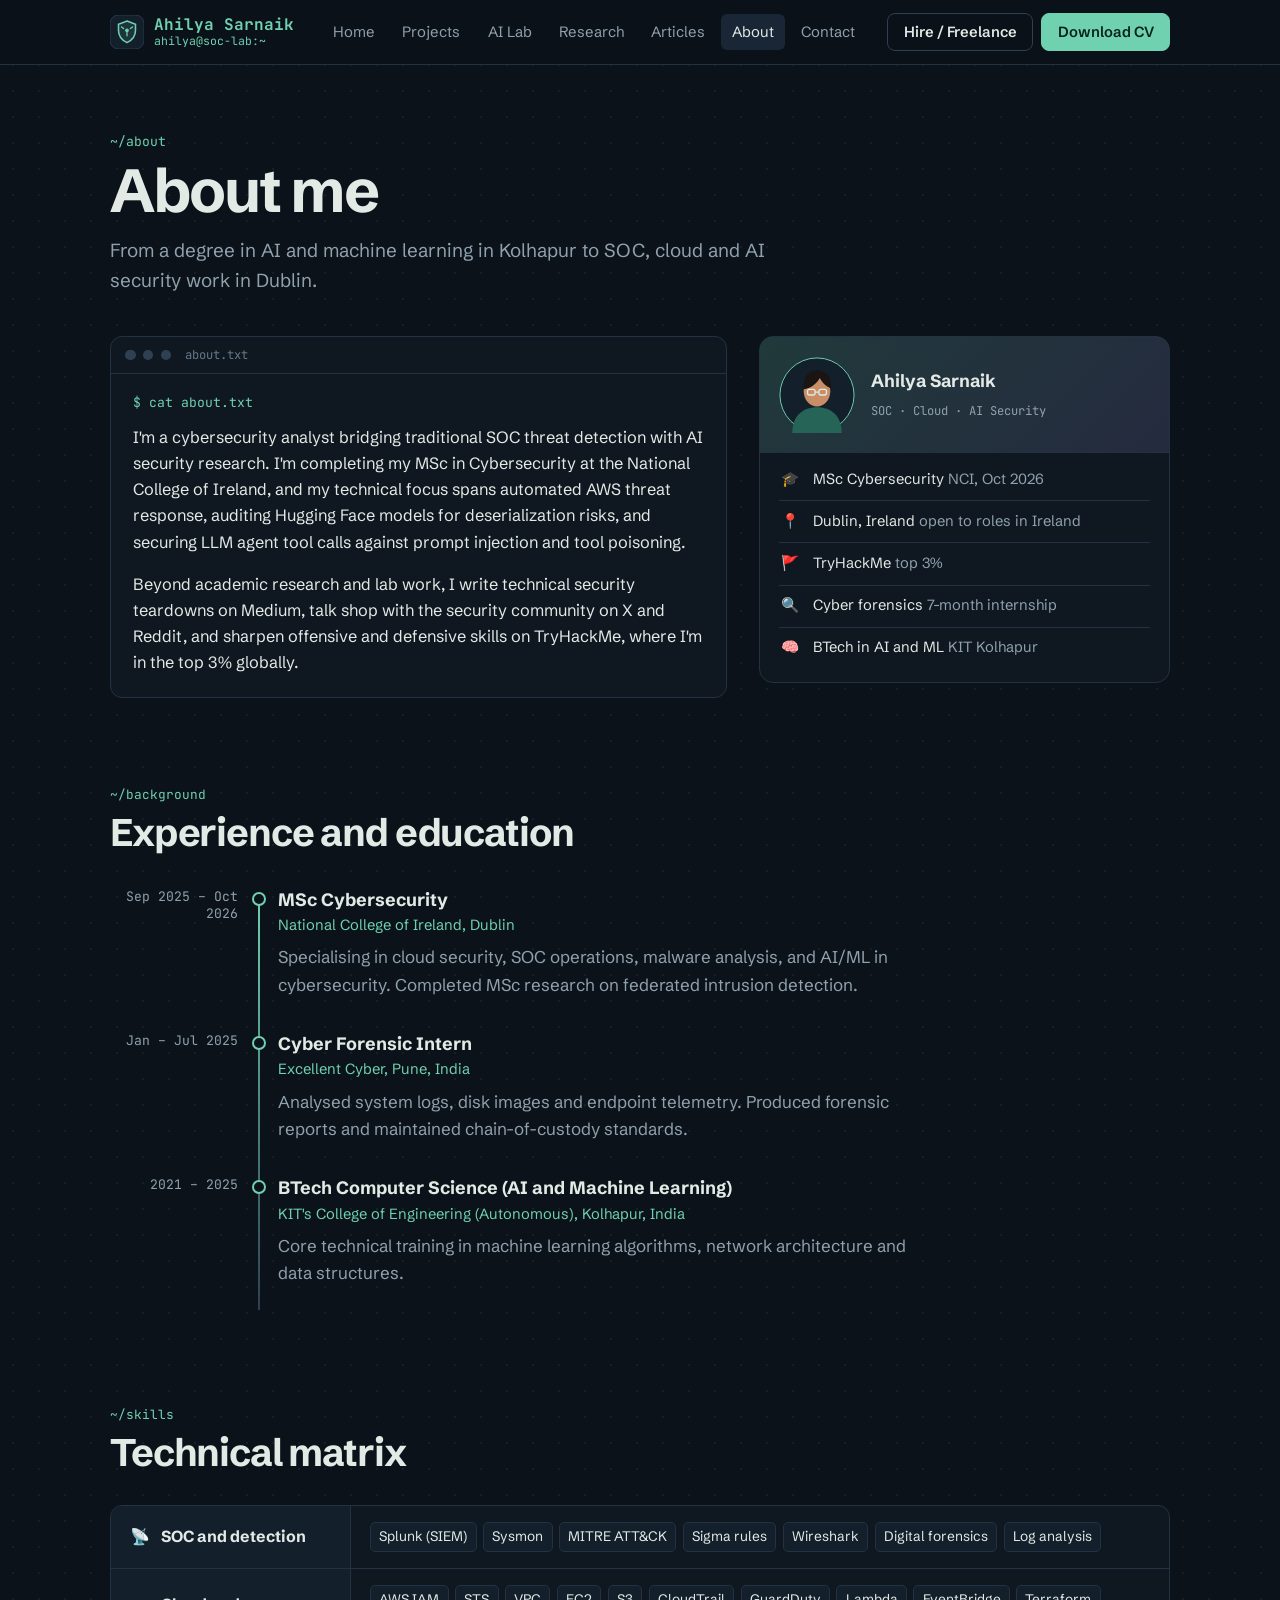
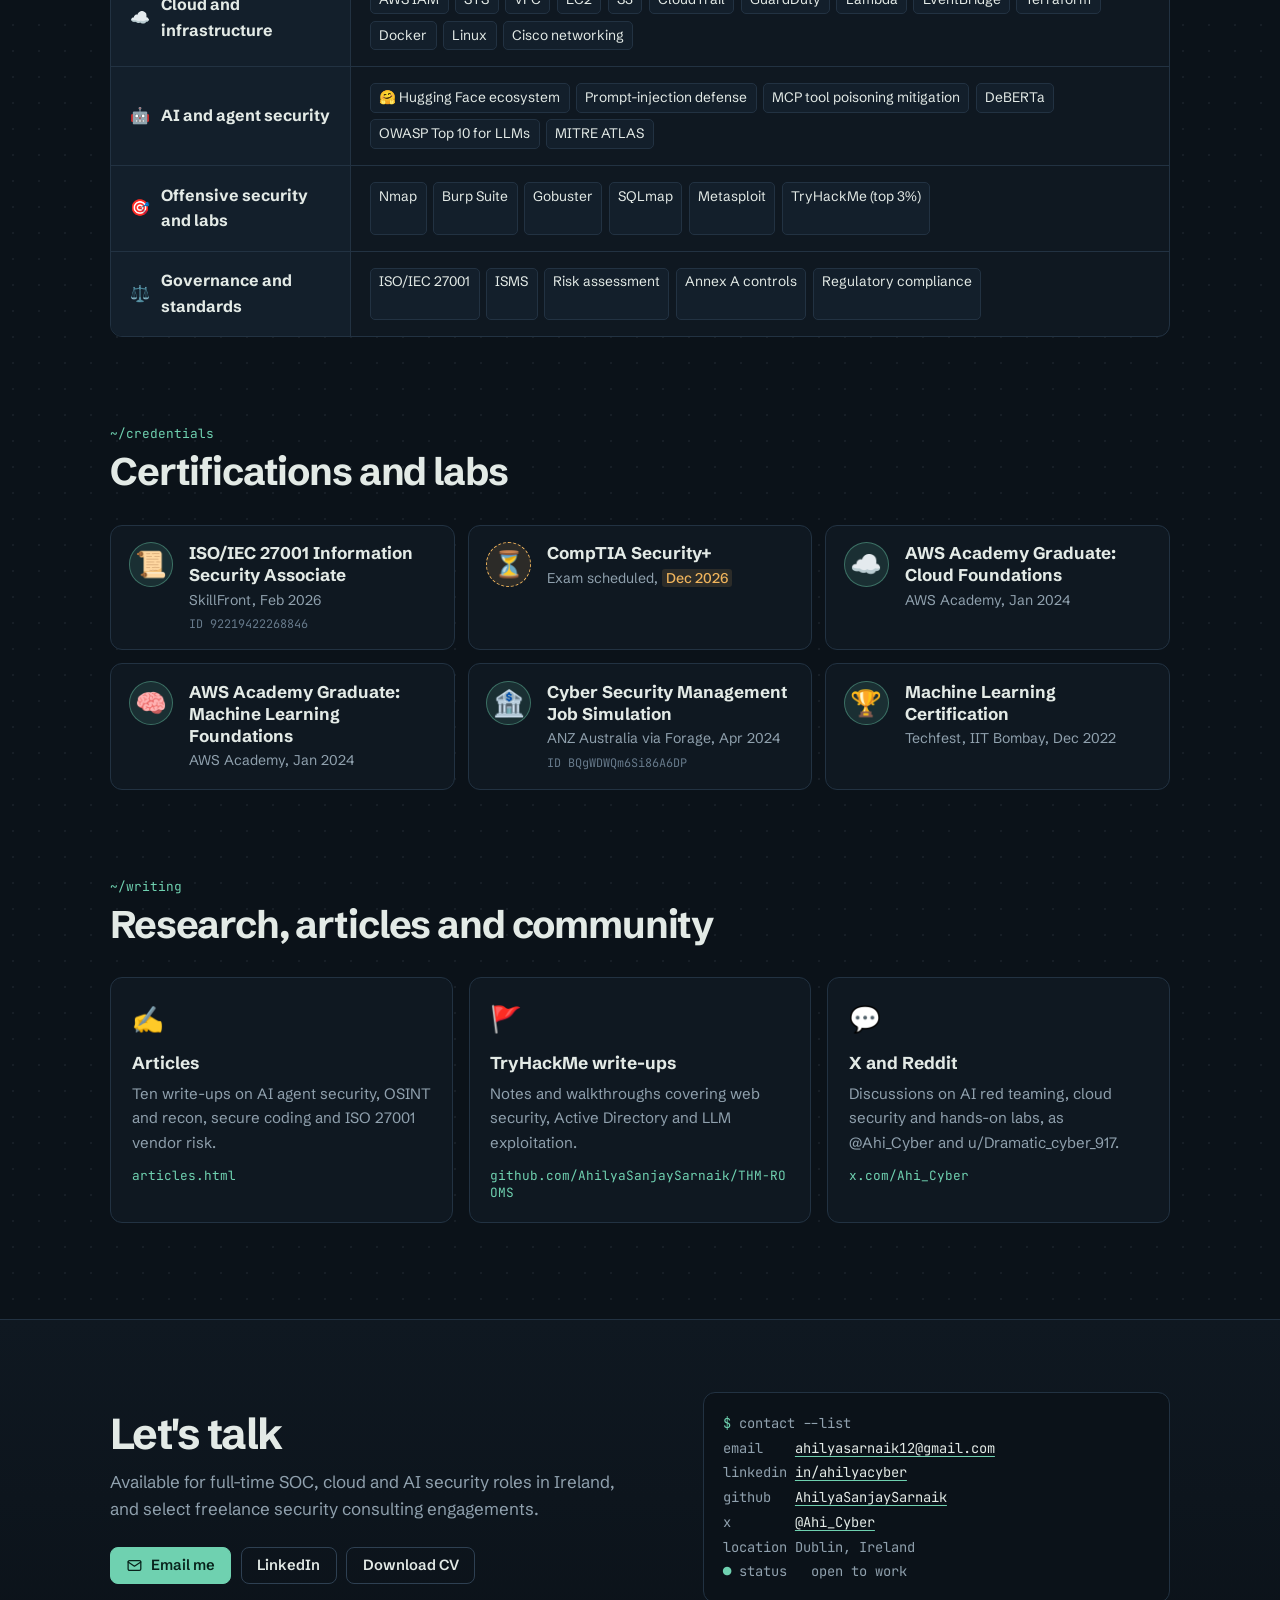
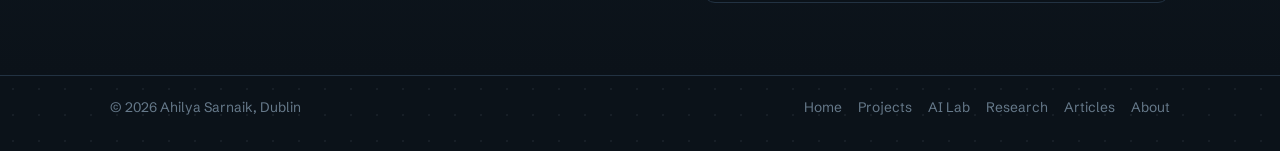
==== commit cd13bc71: "Add research page and research section on home page Co-Authored-By: Claude Opus 5.5 <noreply@anthrop" ====
--- a/about.html
+++ b/about.html
@@ -35,6 +35,7 @@
       <a href="index.html">Home</a>
       <a href="projects.html">Projects</a>
       <a href="ai-lab.html">AI Lab</a>
+      <a href="research.html">Research</a>
       <a href="articles.html">Articles</a>
       <a href="about.html" aria-current="page">About</a>
       <a href="#contact">Contact</a>
@@ -154,7 +155,7 @@
     </div>
   </section>
 </main>
-<footer><div class="wrap"><span>© 2026 Ahilya Sarnaik, Dublin</span><nav aria-label="Footer"><a href="index.html">Home</a><a href="projects.html">Projects</a><a href="ai-lab.html">AI Lab</a><a href="articles.html">Articles</a><a href="about.html">About</a></nav></div></footer>
+<footer><div class="wrap"><span>© 2026 Ahilya Sarnaik, Dublin</span><nav aria-label="Footer"><a href="index.html">Home</a><a href="projects.html">Projects</a><a href="ai-lab.html">AI Lab</a><a href="research.html">Research</a><a href="articles.html">Articles</a><a href="about.html">About</a></nav></div></footer>
 <script src="assets/js/main.js"></script>
 </body>
 </html>
--- a/assets/css/style.css
+++ b/assets/css/style.css
@@ -420,3 +420,6 @@
 @media (prefers-reduced-motion:reduce){
   .cyber-avatar{transition:none}
 }
+
+/* Research link makes the nav longer: drop the secondary header button on mid-width screens */
+@media (min-width:981px) and (max-width:1220px){.hdr-cta .btn.ghost{display:none}nav.primary a{padding:.4rem .55rem}}
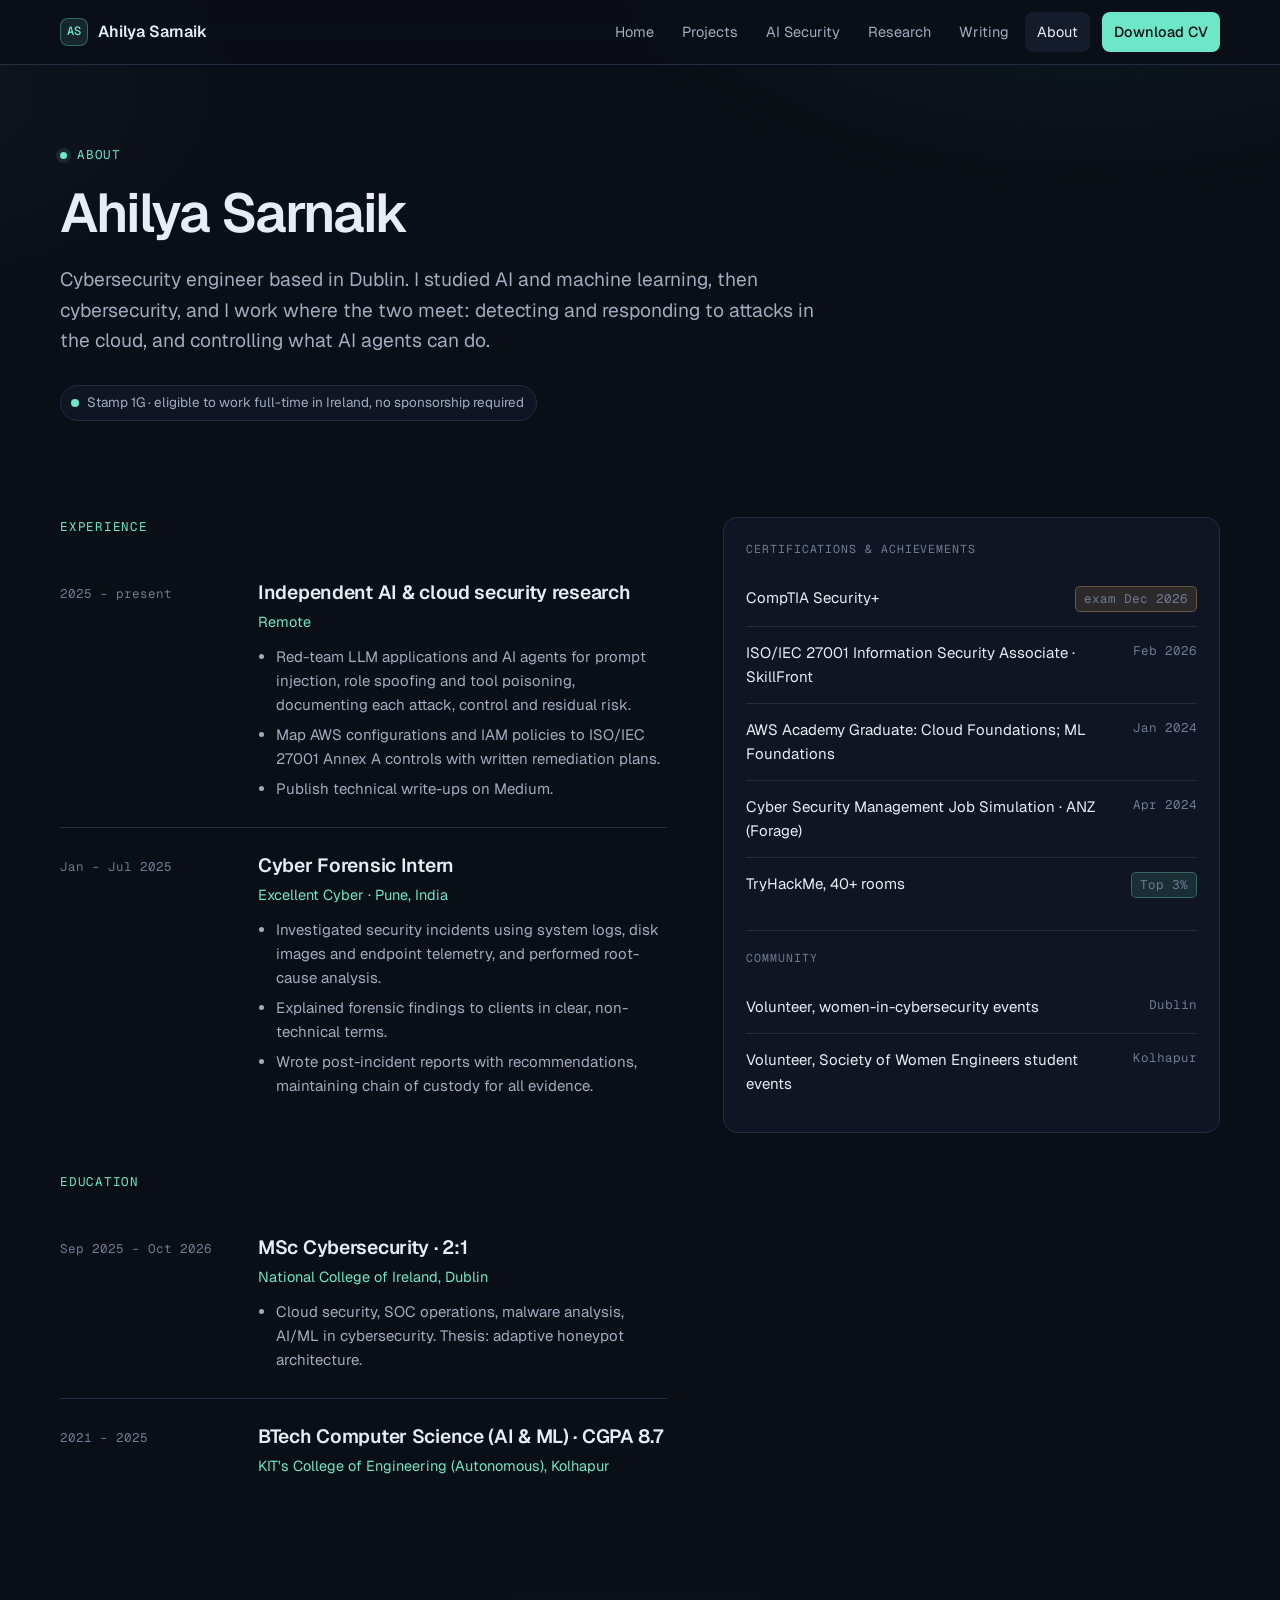
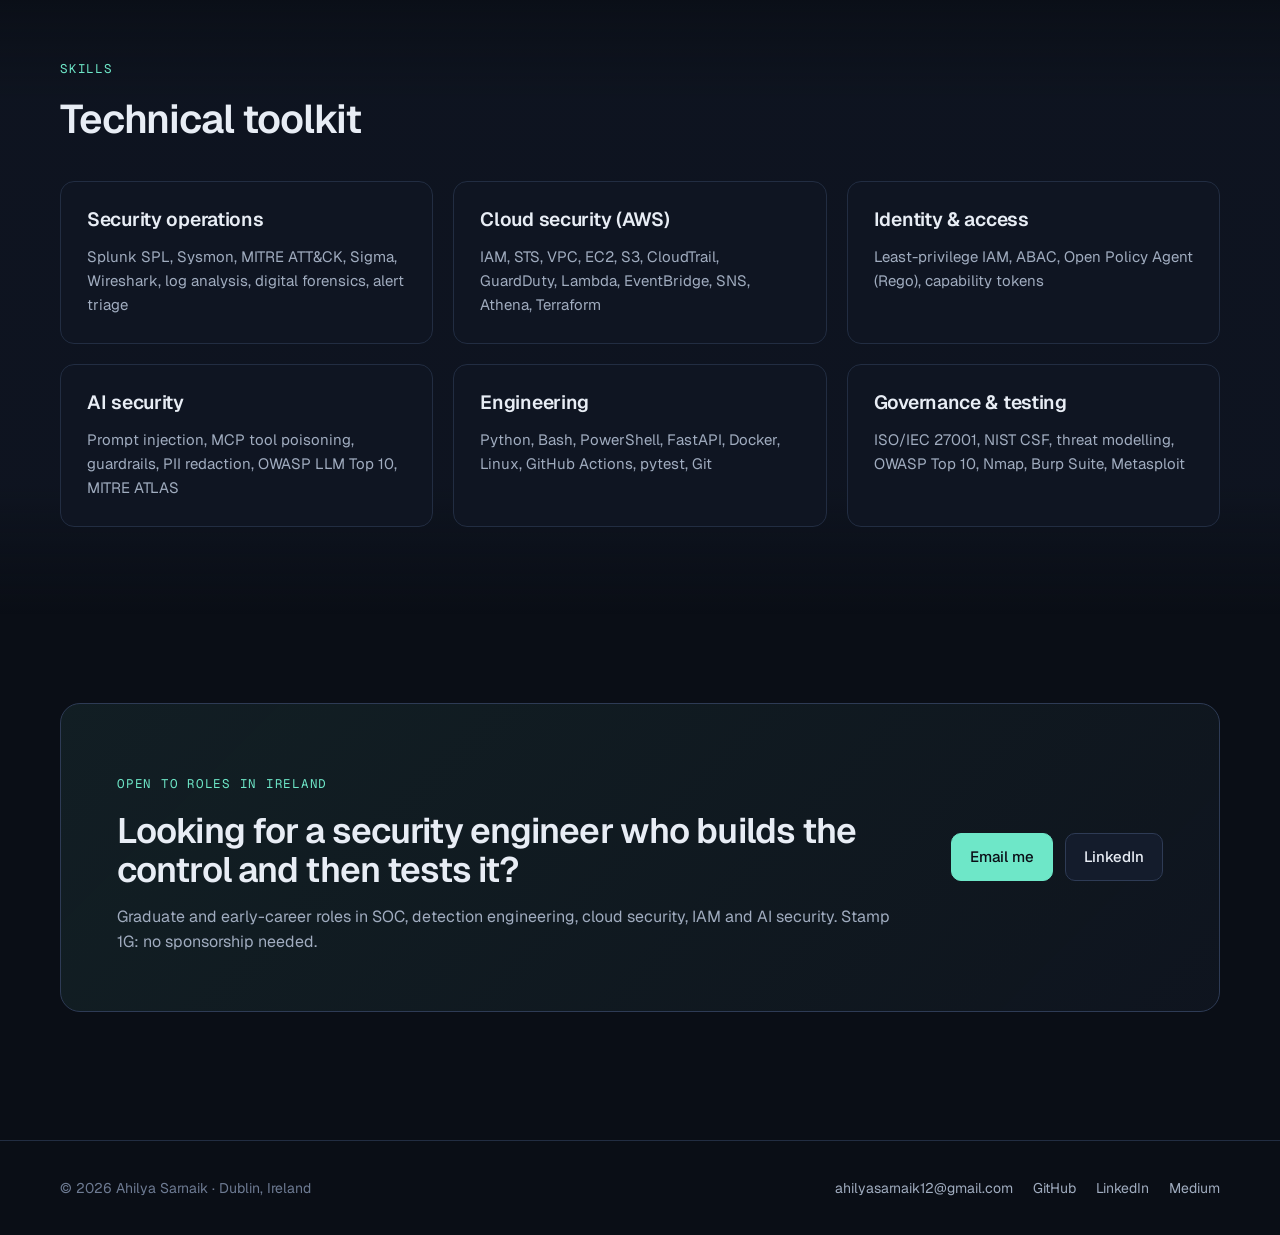
==== commit 03f9e079: "Redesign portfolio and restore site files - New dark, professional design across all six pages - Eig" ====
--- a/about.html
+++ b/about.html
@@ -1,161 +1,70 @@
-<!DOCTYPE html>
+<!doctype html>
 <html lang="en">
 <head>
 <meta charset="utf-8">
-<meta name="viewport" content="width=device-width, initial-scale=1, viewport-fit=cover">
-<meta name="color-scheme" content="dark">
-<title>About | Ahilya Sarnaik</title>
-<meta name="description" content="Experience, skills, certifications and writing of Ahilya Sarnaik, MSc Cybersecurity candidate in Dublin.">
-<meta property="og:title" content="About | Ahilya Sarnaik">
-<meta property="og:description" content="Experience, skills, certifications and writing of Ahilya Sarnaik, MSc Cybersecurity candidate in Dublin.">
+<meta name="viewport" content="width=device-width,initial-scale=1">
+<meta name="theme-color" content="#0A0E16">
+<title>About · Ahilya Sarnaik</title>
+<meta name="description" content="Experience, education, skills and certifications of Dublin-based cybersecurity engineer Ahilya Sarnaik.">
 <meta property="og:type" content="website">
-<link rel="icon" href="data:image/svg+xml,<svg xmlns='http://www.w3.org/2000/svg' viewBox='0 0 100 100'><text y='.9em' font-size='90'>🛡️</text></svg>">
-<link rel="preconnect" href="https://fonts.googleapis.com">
-<link rel="preconnect" href="https://fonts.gstatic.com" crossorigin>
-<link href="https://fonts.googleapis.com/css2?family=Schibsted+Grotesk:wght@400;500;600;700;800&family=JetBrains+Mono:wght@400;500&display=swap" rel="stylesheet">
+<meta property="og:title" content="About · Ahilya Sarnaik">
+<meta property="og:description" content="Experience, education, skills and certifications of Dublin-based cybersecurity engineer Ahilya Sarnaik.">
+<meta property="og:url" content="https://ahilyasanjaysarnaik.github.io/about.html">
+<link rel="canonical" href="https://ahilyasanjaysarnaik.github.io/about.html">
+<link rel="icon" href="data:image/svg+xml,%3Csvg xmlns='http://www.w3.org/2000/svg' viewBox='0 0 32 32'%3E%3Crect width='32' height='32' rx='8' fill='%230F1522'/%3E%3Ctext x='16' y='21' font-family='monospace' font-size='14' fill='%236EE7C8' text-anchor='middle'%3EAS%3C/text%3E%3C/svg%3E">
 <link rel="stylesheet" href="assets/css/style.css">
 </head>
 <body>
-<svg width="0" height="0" style="position:absolute" aria-hidden="true">
-  <symbol id="i-code" viewBox="0 0 24 24"><path d="M8 7l-5 5 5 5M16 7l5 5-5 5M14 4l-4 16"/></symbol>
-  <symbol id="i-brief" viewBox="0 0 24 24"><rect x="3" y="7" width="18" height="13" rx="2"/><path d="M9 7V5a1 1 0 0 1 1-1h4a1 1 0 0 1 1 1v2M3 13h18"/></symbol>
-  <symbol id="i-chat" viewBox="0 0 24 24"><path d="M5 17l-2 4 5-2h9a3 3 0 0 0 3-3V7a3 3 0 0 0-3-3H7a3 3 0 0 0-3 3v7"/><path d="M8 10h8M8 13.5h5"/></symbol>
-  <symbol id="i-pen" viewBox="0 0 24 24"><path d="M4 20h4L19 9l-4-4L4 16v4z"/><path d="M13.5 6.5l4 4"/></symbol>
-  <symbol id="i-mail" viewBox="0 0 24 24"><rect x="3" y="5" width="18" height="14" rx="2"/><path d="M3 7l9 6 9-6"/></symbol>
-  <symbol id="i-flag" viewBox="0 0 24 24"><path d="M5 21V4M5 4h11l-2 4 2 4H5"/></symbol>
-  <symbol id="i-menu" viewBox="0 0 24 24"><path d="M4 7h16M4 12h16M4 17h16"/></symbol>
-  <symbol id="i-pin" viewBox="0 0 24 24"><path d="M12 21s-6-5.6-6-11a6 6 0 0 1 12 0c0 5.4-6 11-6 11z"/><circle cx="12" cy="10" r="2.2"/></symbol>
-  <symbol id="i-cap" viewBox="0 0 24 24"><path d="M2 9l10-5 10 5-10 5z"/><path d="M6 11v5c3 2 9 2 12 0v-5"/></symbol>
-  <symbol id="i-arrow" viewBox="0 0 24 24"><path d="M5 12h14M13 6l6 6-6 6"/></symbol>
-</svg>
-<header class="site">
-  <div class="wrap">
-    <a class="brand" href="index.html"><svg class="mark" viewBox="0 0 40 40" aria-hidden="true"><rect width="40" height="40" rx="10" fill="#131F2B" stroke="#2E4052"/><path d="M20 7l10 4v7c0 7-4.5 12-10 14.5C14.5 30 10 25 10 18v-7z" fill="rgba(111,209,176,.12)" stroke="#6FD1B0" stroke-width="1.8"/><circle cx="20" cy="18" r="2.2" fill="#6FD1B0"/><path d="M20 20.5v4M16 16l-2.5-2M24 16l2.5-2" stroke="#6FD1B0" stroke-width="1.5" stroke-linecap="round"/></svg><span><b>Ahilya Sarnaik</b><span>ahilya@soc-lab:~</span></span></a>
-    <nav class="primary" id="nav" aria-label="Pages">
-      <a href="index.html">Home</a>
-      <a href="projects.html">Projects</a>
-      <a href="ai-lab.html">AI Lab</a>
-      <a href="research.html">Research</a>
-      <a href="articles.html">Articles</a>
-      <a href="about.html" aria-current="page">About</a>
-      <a href="#contact">Contact</a>
-      <a class="nav-cv" href="resume.pdf" target="_blank" rel="noopener">Download CV</a>
-    </nav>
-    <div class="hdr-cta">
-      <a class="btn ghost" href="index.html#services">Hire / Freelance</a>
-      <a class="btn solid" href="resume.pdf" target="_blank" rel="noopener">Download CV</a>
-    </div>
-    <button class="menu-btn" id="menuBtn" aria-controls="nav" aria-expanded="false" aria-label="Open menu"><svg class="i"><use href="#i-menu"/></svg></button>
-  </div>
-</header>
-<main id="top">
-  <section class="phero">
-    <div class="wrap">
-      <p class="path">~/about</p>
-      <h1>About me</h1>
-      <p class="lead">From a degree in AI and machine learning in Kolhapur to SOC, cloud and AI security work in Dublin.</p>
-    </div>
-  </section>
+<a class="skip" href="#main">Skip to content</a>
+<header class="site-header"><div class="container nav-wrap">
+<a class="brand" href="index.html"><span class="brand-mark">AS</span>Ahilya Sarnaik</a>
+<button class="menu" type="button" aria-controls="primary-nav" aria-expanded="false">Menu</button>
+<nav id="primary-nav" aria-label="Primary"><a href="index.html">Home</a><a href="projects.html">Projects</a><a href="ai-lab.html">AI Security</a><a href="research.html">Research</a><a href="articles.html">Writing</a><a href="about.html" aria-current="page">About</a><a class="nav-cv" href="resume.pdf" target="_blank" rel="noopener">Download CV</a></nav>
+</div></header>
+<main id="main">
 
-  <section class="block" style="padding-top:1.5rem">
-    <div class="wrap about">
-      <div class="file">
-        <div class="file-bar"><i></i><i></i><i></i><span>about.txt</span></div>
-        <div class="file-body">
-          <p class="cmd">$ cat about.txt</p>
-          <p>I'm a cybersecurity analyst bridging traditional SOC threat detection with AI security research. I'm completing my MSc in Cybersecurity at the National College of Ireland, and my technical focus spans automated AWS threat response, auditing Hugging Face models for deserialization risks, and securing LLM agent tool calls against prompt injection and tool poisoning.</p>
-          <p>Beyond academic research and lab work, I write technical security teardowns on Medium, talk shop with the security community on X and Reddit, and sharpen offensive and defensive skills on TryHackMe, where I'm in the top 3% globally.</p>
-        </div>
-      </div>
-      <div class="idcard">
-        <div class="top">
-          <svg viewBox="0 0 80 80" aria-hidden="true"><circle cx="40" cy="40" r="39" fill="#131F2B" stroke="#6FD1B0"/><path d="M14 80c0-18 11-27 26-27s26 9 26 27z" fill="#256457"/><ellipse cx="40" cy="36" rx="14" ry="16" fill="#C98E66"/><path d="M26 34c-1-14 6-20 14-20 9 0 16 7 15 19-6-2-10-7-12-11-3 6-10 11-17 12z" fill="#1A1412"/><rect x="30" y="34" width="8" height="6" rx="2" fill="none" stroke="#E3EAE6" stroke-width="1.4"/><rect x="42" y="34" width="8" height="6" rx="2" fill="none" stroke="#E3EAE6" stroke-width="1.4"/><path d="M38 37h4" stroke="#E3EAE6" stroke-width="1.4"/></svg>
-          <div><b>Ahilya Sarnaik</b><span>SOC · Cloud · AI Security</span></div>
-        </div>
-        <ul>
-          <li><i class="emo">🎓</i><div>MSc Cybersecurity <span>NCI, Oct 2026</span></div></li>
-          <li><i class="emo">📍</i><div>Dublin, Ireland <span>open to roles in Ireland</span></div></li>
-          <li><i class="emo">🚩</i><div>TryHackMe <span>top 3%</span></div></li>
-          <li><i class="emo">🔍</i><div>Cyber forensics <span>7-month internship</span></div></li>
-          <li><i class="emo">🧠</i><div>BTech in AI and ML <span>KIT Kolhapur</span></div></li>
-        </ul>
-      </div>
-    </div>
-  </section>
-
-  <section class="block" id="experience">
-    <div class="wrap">
-      <div class="head"><p class="path">~/background</p><h2>Experience and education</h2></div>
-      <ol class="tl">
-        <li><div class="when">Sep 2025 – Oct 2026</div><div><h3>MSc Cybersecurity</h3><p class="org">National College of Ireland, Dublin</p><p>Specialising in cloud security, SOC operations, malware analysis, and AI/ML in cybersecurity. Completed MSc research on federated intrusion detection.</p></div></li>
-        <li><div class="when">Jan – Jul 2025</div><div><h3>Cyber Forensic Intern</h3><p class="org">Excellent Cyber, Pune, India</p><p>Analysed system logs, disk images and endpoint telemetry. Produced forensic reports and maintained chain-of-custody standards.</p></div></li>
-        <li><div class="when">2021 – 2025</div><div><h3>BTech Computer Science (AI and Machine Learning)</h3><p class="org">KIT's College of Engineering (Autonomous), Kolhapur, India</p><p>Core technical training in machine learning algorithms, network architecture and data structures.</p></div></li>
-      </ol>
-    </div>
-  </section>
-
-  <section class="block" id="skills">
-    <div class="wrap">
-      <div class="head"><p class="path">~/skills</p><h2>Technical matrix</h2></div>
-      <div class="matrix">
-        <div class="mrow"><h3><i class="emo">📡</i>SOC and detection</h3><ul class="chips"><li>Splunk (SIEM)</li><li>Sysmon</li><li>MITRE ATT&amp;CK</li><li>Sigma rules</li><li>Wireshark</li><li>Digital forensics</li><li>Log analysis</li></ul></div>
-        <div class="mrow"><h3><i class="emo">☁️</i>Cloud and infrastructure</h3><ul class="chips"><li>AWS IAM</li><li>STS</li><li>VPC</li><li>EC2</li><li>S3</li><li>CloudTrail</li><li>GuardDuty</li><li>Lambda</li><li>EventBridge</li><li>Terraform</li><li>Docker</li><li>Linux</li><li>Cisco networking</li></ul></div>
-        <div class="mrow"><h3><i class="emo">🤖</i>AI and agent security</h3><ul class="chips"><li>🤗 Hugging Face ecosystem</li><li>Prompt-injection defense</li><li>MCP tool poisoning mitigation</li><li>DeBERTa</li><li>OWASP Top 10 for LLMs</li><li>MITRE ATLAS</li></ul></div>
-        <div class="mrow"><h3><i class="emo">🎯</i>Offensive security and labs</h3><ul class="chips"><li>Nmap</li><li>Burp Suite</li><li>Gobuster</li><li>SQLmap</li><li>Metasploit</li><li>TryHackMe (top 3%)</li></ul></div>
-        <div class="mrow"><h3><i class="emo">⚖️</i>Governance and standards</h3><ul class="chips"><li>ISO/IEC 27001</li><li>ISMS</li><li>Risk assessment</li><li>Annex A controls</li><li>Regulatory compliance</li></ul></div>
-      </div>
-    </div>
-  </section>
-
-  <section class="block" id="credentials">
-    <div class="wrap">
-      <div class="head"><p class="path">~/credentials</p><h2>Certifications and labs</h2></div>
-      <div class="creds">
-        <div class="cred"><i class="emo">📜</i><div><b>ISO/IEC 27001 Information Security Associate</b><span class="m">SkillFront, Feb 2026</span><span class="id">ID 92219422268846</span></div></div>
-        <div class="cred soon"><i class="emo">⏳</i><div><b>CompTIA Security+</b><span class="m">Exam scheduled, <span class="todo"> Dec 2026 </span></span></div></div>
-        <div class="cred"><i class="emo">☁️</i><div><b>AWS Academy Graduate: Cloud Foundations</b><span class="m">AWS Academy, Jan 2024</span></div></div>
-        <div class="cred"><i class="emo">🧠</i><div><b>AWS Academy Graduate: Machine Learning Foundations</b><span class="m">AWS Academy, Jan 2024</span></div></div>
-        <div class="cred"><i class="emo">🏦</i><div><b>Cyber Security Management Job Simulation</b><span class="m">ANZ Australia via Forage, Apr 2024</span><span class="id">ID BQgWDWQm6Si86A6DP</span></div></div>
-        <div class="cred"><i class="emo">🏆</i><div><b>Machine Learning Certification</b><span class="m">Techfest, IIT Bombay, Dec 2022</span></div></div>
-      </div>
-    </div>
-  </section>
-
-  <section class="block" id="writing">
-    <div class="wrap">
-      <div class="head"><p class="path">~/writing</p><h2>Research, articles and community</h2></div>
-      <div class="write">
-        <a class="wcard" href="articles.html"><i class="emo">✍️</i><h3>Articles</h3><p>Ten write-ups on AI agent security, OSINT and recon, secure coding and ISO 27001 vendor risk.</p><span class="go">articles.html</span></a>
-        <a class="wcard" href="https://github.com/AhilyaSanjaySarnaik/THM-ROOMS" target="_blank" rel="noopener"><i class="emo">🚩</i><h3>TryHackMe write-ups</h3><p>Notes and walkthroughs covering web security, Active Directory and LLM exploitation.</p><span class="go">github.com/AhilyaSanjaySarnaik/THM-ROOMS</span></a>
-        <a class="wcard" href="https://x.com/Ahi_Cyber" target="_blank" rel="noopener"><i class="emo">💬</i><h3>X and Reddit</h3><p>Discussions on AI red teaming, cloud security and hands-on labs, as @Ahi_Cyber and u/Dramatic_cyber_917.</p><span class="go">x.com/Ahi_Cyber</span></a>
-      </div>
-    </div>
-  </section>
-
-  <section class="contact" id="contact">
-    <div class="wrap">
-      <div>
-        <h2>Let's talk</h2>
-        <p>Available for full-time SOC, cloud and AI security roles in Ireland, and select freelance security consulting engagements.</p>
-        <div class="row">
-          <a class="btn solid" href="mailto:ahilyasarnaik12@gmail.com"><svg class="i"><use href="#i-mail"/></svg>Email me</a>
-          <a class="btn" href="https://www.linkedin.com/in/ahilyacyber" target="_blank" rel="noopener">LinkedIn</a>
-          <a class="btn" href="resume.pdf" target="_blank" rel="noopener">Download CV</a>
-        </div>
-      </div>
-      <div class="mailbox" aria-label="Contact details">
-        <div><span class="k">$</span> contact --list</div>
-        <div>email&nbsp;&nbsp;&nbsp;&nbsp;<a href="mailto:ahilyasarnaik12@gmail.com">ahilyasarnaik12@gmail.com</a></div>
-        <div>linkedin&nbsp;<a href="https://www.linkedin.com/in/ahilyacyber" target="_blank" rel="noopener">in/ahilyacyber</a></div>
-        <div>github&nbsp;&nbsp;&nbsp;<a href="https://github.com/AhilyaSanjaySarnaik" target="_blank" rel="noopener">AhilyaSanjaySarnaik</a></div>
-        <div>x&nbsp;&nbsp;&nbsp;&nbsp;&nbsp;&nbsp;&nbsp;&nbsp;<a href="https://x.com/Ahi_Cyber" target="_blank" rel="noopener">@Ahi_Cyber</a></div>
-        <div>location Dublin, Ireland</div>
-        <div><span class="k">●</span> status&nbsp;&nbsp;&nbsp;open to work</div>
-      </div>
-    </div>
-  </section>
+<section class="page-hero"><div class="container">
+<p class="eyebrow">About</p><h1>Ahilya Sarnaik</h1>
+<p class="lead">Cybersecurity engineer based in Dublin. I studied AI and machine learning, then cybersecurity, and I work where the two meet: detecting and responding to attacks in the cloud, and controlling what AI agents can do.</p>
+<div class="status"><span class="dot"></span>Stamp 1G · eligible to work full-time in Ireland, no sponsorship required</div>
+</div></section>
+<section class="section tight"><div class="container"><div class="split">
+<div><p class="kicker">Experience</p><div class="timeline">
+<div class="tl-item reveal"><div class="tl-when">2025 – present</div><div><h3>Independent AI &amp; cloud security research</h3><div class="org">Remote</div><ul>
+<li>Red-team LLM applications and AI agents for prompt injection, role spoofing and tool poisoning, documenting each attack, control and residual risk.</li>
+<li>Map AWS configurations and IAM policies to ISO/IEC 27001 Annex A controls with written remediation plans.</li>
+<li>Publish technical write-ups on Medium.</li></ul></div></div>
+<div class="tl-item reveal"><div class="tl-when">Jan – Jul 2025</div><div><h3>Cyber Forensic Intern</h3><div class="org">Excellent Cyber · Pune, India</div><ul>
+<li>Investigated security incidents using system logs, disk images and endpoint telemetry, and performed root-cause analysis.</li>
+<li>Explained forensic findings to clients in clear, non-technical terms.</li>
+<li>Wrote post-incident reports with recommendations, maintaining chain of custody for all evidence.</li></ul></div></div>
+</div>
+<p class="kicker" style="margin-top:48px">Education</p><div class="timeline">
+<div class="tl-item reveal"><div class="tl-when">Sep 2025 – Oct 2026</div><div><h3>MSc Cybersecurity · 2:1</h3><div class="org">National College of Ireland, Dublin</div><ul><li>Cloud security, SOC operations, malware analysis, AI/ML in cybersecurity. Thesis: adaptive honeypot architecture.</li></ul></div></div>
+<div class="tl-item reveal"><div class="tl-when">2021 – 2025</div><div><h3>BTech Computer Science (AI &amp; ML) · CGPA 8.7</h3><div class="org">KIT's College of Engineering (Autonomous), Kolhapur</div></div></div>
+</div></div>
+<div class="panel reveal"><div class="panel-label"><span>Certifications &amp; achievements</span></div><ul class="list-plain">
+<li><span>CompTIA Security+</span><span><span class="badge">exam Dec 2026</span></span></li>
+<li><span>ISO/IEC 27001 Information Security Associate · SkillFront</span><span>Feb 2026</span></li>
+<li><span>AWS Academy Graduate: Cloud Foundations; ML Foundations</span><span>Jan 2024</span></li>
+<li><span>Cyber Security Management Job Simulation · ANZ (Forage)</span><span>Apr 2024</span></li>
+<li><span>TryHackMe, 40+ rooms</span><span><span class="badge ok">Top 3%</span></span></li>
+</ul><hr style="margin:18px 0"><div class="panel-label"><span>Community</span></div><ul class="list-plain">
+<li><span>Volunteer, women-in-cybersecurity events</span><span>Dublin</span></li>
+<li><span>Volunteer, Society of Women Engineers student events</span><span>Kolhapur</span></li>
+</ul></div>
+</div></div></section>
+<section class="section alt"><div class="container"><div class="section-heading"><div><p class="kicker">Skills</p><h2>Technical toolkit</h2></div></div><div class="grid three"><article class="card reveal"><h3>Security operations</h3><p>Splunk SPL, Sysmon, MITRE ATT&amp;CK, Sigma, Wireshark, log analysis, digital forensics, alert triage</p></article><article class="card reveal"><h3>Cloud security (AWS)</h3><p>IAM, STS, VPC, EC2, S3, CloudTrail, GuardDuty, Lambda, EventBridge, SNS, Athena, Terraform</p></article><article class="card reveal"><h3>Identity &amp; access</h3><p>Least-privilege IAM, ABAC, Open Policy Agent (Rego), capability tokens</p></article><article class="card reveal"><h3>AI security</h3><p>Prompt injection, MCP tool poisoning, guardrails, PII redaction, OWASP LLM Top 10, MITRE ATLAS</p></article><article class="card reveal"><h3>Engineering</h3><p>Python, Bash, PowerShell, FastAPI, Docker, Linux, GitHub Actions, pytest, Git</p></article><article class="card reveal"><h3>Governance &amp; testing</h3><p>ISO/IEC 27001, NIST CSF, threat modelling, OWASP Top 10, Nmap, Burp Suite, Metasploit</p></article></div></div></section>
+<section class="section"><div class="container"><div class="callout reveal">
+<div><p class="kicker">Open to roles in Ireland</p><h2>Looking for a security engineer who builds the control and then tests it?</h2>
+<p class="muted">Graduate and early-career roles in SOC, detection engineering, cloud security, IAM and AI security. Stamp 1G: no sponsorship needed.</p></div>
+<div class="actions"><a class="btn primary" href="mailto:ahilyasarnaik12@gmail.com">Email me</a><a class="btn secondary" href="https://www.linkedin.com/in/ahilyacyber/" target="_blank" rel="noopener">LinkedIn</a></div>
+</div></div></section>
 </main>
-<footer><div class="wrap"><span>© 2026 Ahilya Sarnaik, Dublin</span><nav aria-label="Footer"><a href="index.html">Home</a><a href="projects.html">Projects</a><a href="ai-lab.html">AI Lab</a><a href="research.html">Research</a><a href="articles.html">Articles</a><a href="about.html">About</a></nav></div></footer>
-<script src="assets/js/main.js"></script>
+<footer class="footer"><div class="container">
+<span>© 2026 Ahilya Sarnaik · Dublin, Ireland</span>
+<nav aria-label="Elsewhere"><a href="mailto:ahilyasarnaik12@gmail.com">ahilyasarnaik12@gmail.com</a><a href="https://github.com/AhilyaSanjaySarnaik" target="_blank" rel="noopener">GitHub</a><a href="https://www.linkedin.com/in/ahilyacyber/" target="_blank" rel="noopener">LinkedIn</a><a href="https://medium.com/@ahilya_Cyber" target="_blank" rel="noopener">Medium</a></nav>
+</div></footer>
+<script src="assets/js/main.js" defer></script>
 </body>
 </html>
--- a/assets/css/style.css
+++ b/assets/css/style.css
@@ -1,425 +1,295 @@
+@import url('https://fonts.googleapis.com/css2?family=Geist:wght@400;500;600;700&family=Geist+Mono:wght@400;500&display=swap');
+
 :root{
-  --bg:#0B1219; --bg2:#0F1821; --panel:#131F2B; --panel2:#182636; --rule:#223242; --rule2:#2E4052;
-  --ink:#E3EAE6; --muted:#90A1AE; --dim:#66798A;
-  --safe:#6FD1B0; --safe-soft:rgba(111,209,176,.12);
-  --stop:#F2806F; --stop-soft:rgba(242,128,111,.13);
-  --hold:#F0B45C; --hold-soft:rgba(240,180,92,.13);
-  --violet:#A99BF5; --violet-soft:rgba(169,155,245,.13);
-  --sky:#7DB8F0; --sky-soft:rgba(125,184,240,.13);
-  --sans:"Schibsted Grotesk","Segoe UI",system-ui,-apple-system,sans-serif;
-  --mono:"JetBrains Mono",ui-monospace,"Cascadia Code",Consolas,monospace;
-  --wrap:1140px;
-  box-sizing:border-box;
-}
-*,*::before,*::after{box-sizing:inherit}
-html{scroll-behavior:smooth;scroll-padding-top:74px}
-@media (prefers-reduced-motion: reduce){html{scroll-behavior:auto}*{animation:none!important}}
-body{margin:0;color:var(--ink);font-family:var(--sans);font-size:1.0625rem;line-height:1.6;-webkit-font-smoothing:antialiased;background:var(--bg);background-image:radial-gradient(rgba(144,161,174,.09) 1px,transparent 1px);background-size:26px 26px}
-a{color:inherit;text-decoration-color:var(--safe);text-underline-offset:3px}
-a:hover{color:var(--safe)}
-:focus-visible{outline:2px solid var(--safe);outline-offset:3px;border-radius:3px}
-img{max-width:100%}
-.wrap{max-width:var(--wrap);margin:0 auto;padding:0 clamp(1.25rem,4vw,2.5rem)}
-.todo{background:var(--hold-soft);color:var(--hold);border-radius:3px;padding:0 .3em;font-weight:500}
-svg.i{width:1.15em;height:1.15em;flex:none;stroke:currentColor;fill:none;stroke-width:1.8;stroke-linecap:round;stroke-linejoin:round}
-.emo{font-family:"Apple Color Emoji","Segoe UI Emoji","Noto Color Emoji",sans-serif;font-style:normal}
-
-/* Header */
-header.site{position:sticky;top:0;z-index:30;background:rgba(11,18,25,.88);backdrop-filter:blur(10px);border-bottom:1px solid var(--rule)}
-header.site .wrap{display:flex;align-items:center;gap:1.3rem;min-height:64px}
-.brand{text-decoration:none;display:flex;align-items:center;gap:.65rem;margin-right:auto}
-.brand .mark{width:34px;height:34px;flex:none}
-.brand b{display:block;font-size:1rem;line-height:1.1;white-space:nowrap}
-.brand span{display:block;font:400 .72rem var(--mono);color:var(--safe)}
-nav.primary{display:flex;gap:.3rem;font-size:.93rem}
-nav.primary a{text-decoration:none;color:var(--muted);padding:.4rem .7rem;border-radius:6px}
-nav.primary a:hover{color:var(--ink);background:var(--panel)}
-nav.primary a[aria-current="page"]{color:var(--ink);background:var(--panel2)}
-.hdr-cta{display:flex;gap:.5rem}
-.menu-btn{display:none;background:none;border:1px solid var(--rule2);color:var(--ink);border-radius:6px;padding:.45rem .55rem;cursor:pointer}
-@media (max-width:980px){
-  nav.primary{display:none;position:absolute;top:64px;left:0;right:0;flex-direction:column;background:var(--bg2);border-bottom:1px solid var(--rule);padding:.5rem clamp(1.25rem,4vw,2.5rem) 1rem}
-  nav.primary.open{display:flex}
-  .menu-btn{display:inline-flex}
-}
-.nav-cv{display:none}
-@media (max-width:600px){.hdr-cta .btn.ghost{display:none}}
-@media (max-width:480px){.hdr-cta{display:none}nav.primary .nav-cv{display:block;color:var(--safe)}}
-.btn{display:inline-flex;align-items:center;gap:.5em;font:600 .92rem var(--sans);padding:.6em 1.05em;border-radius:8px;text-decoration:none;border:1.5px solid var(--rule2);color:var(--ink);background:transparent;cursor:pointer;white-space:nowrap}
-.btn:hover{border-color:var(--safe);color:var(--safe)}
-.btn.solid{background:var(--safe);border-color:var(--safe);color:#08221B}
-.btn.solid:hover{background:#8FE0C4;border-color:#8FE0C4;color:#08221B}
-
-/* Page hero (inner pages) */
-.phero{padding:clamp(2.75rem,6vw,4.25rem) 0 1rem}
-.phero .path{font:400 .82rem var(--mono);color:var(--safe);margin:0 0 .6rem}
-.phero h1{font-size:clamp(2.3rem,5.4vw,3.8rem);letter-spacing:-.04em;line-height:1.02;margin:0 0 .9rem;max-width:20ch}
-.phero p.lead{font-size:1.18rem;color:var(--muted);max-width:60ch;margin:0}
-.emoji-row{display:flex;gap:.6rem;flex-wrap:wrap;margin:1.3rem 0 0}
-.emoji-row span{display:inline-flex;align-items:center;gap:.45rem;padding:.35rem .8rem;border-radius:999px;background:var(--panel);border:1px solid var(--rule);font-size:.9rem;color:var(--muted)}
-.emoji-row .emo{font-size:1.1rem}
-
-/* Home hero */
-.hero{padding:clamp(2.5rem,5vw,4rem) 0 2.5rem}
-.hero .wrap{display:grid;grid-template-columns:minmax(0,1fr) minmax(0,1fr);gap:clamp(2rem,4vw,3.5rem);align-items:center}
-@media (max-width:960px){.hero .wrap{grid-template-columns:1fr}}
-.hero .hello{font:400 .85rem var(--mono);color:var(--safe);margin:0 0 .8rem}
-.hero h1{font-size:clamp(2.8rem,6.4vw,4.6rem);line-height:.98;letter-spacing:-.045em;margin:0 0 .85rem;font-weight:800}
-.role{font-size:clamp(1.02rem,1.6vw,1.15rem);font-weight:600;margin:0 0 1rem}
-.role span{color:var(--muted);font-weight:500}
-.sub{font-size:1.2rem;line-height:1.5;color:var(--muted);max-width:40ch;margin:0 0 1.3rem}
-.where{display:flex;flex-wrap:wrap;align-items:center;gap:.4rem 1rem;font-size:.93rem;color:var(--muted);margin:0 0 1.6rem}
-.where > span{display:inline-flex;gap:.4rem;align-items:center}
-.live{color:var(--safe);font-weight:600}
-.live::before{content:"";width:.5rem;height:.5rem;border-radius:50%;background:var(--safe);box-shadow:0 0 0 4px var(--safe-soft)}
-.cta{display:flex;flex-wrap:wrap;gap:.65rem}
-
-/* Avatar scene */
-.scene{position:relative;aspect-ratio:1/0.92;max-width:560px;width:100%;margin:0 auto}
-.scene svg.avatar{position:absolute;inset:0;width:100%;height:100%}
-/* 2D motion graphics layer */
-.scene{isolation:isolate}
-.hero-motion{position:absolute;inset:-5%;width:110%;height:110%;z-index:0;pointer-events:none;opacity:.95;filter:saturate(.9)}
-.scene svg.avatar{z-index:2;transform:translate3d(0,0,0);transition:transform .18s ease-out}
-.motion-label{position:absolute;z-index:3;font:500 .62rem var(--mono);letter-spacing:.08em;color:var(--muted);background:rgba(11,18,25,.76);border:1px solid var(--rule);border-radius:6px;padding:.32rem .5rem;backdrop-filter:blur(8px);box-shadow:0 8px 28px rgba(0,0,0,.18);animation:labelPulse 3.2s ease-in-out infinite}
-.motion-label b{color:var(--safe);font-weight:500;margin-left:.25rem}
-.ml1{top:22%;right:8%}.ml2{bottom:20%;left:5%;animation-delay:-1.6s}.ml2 b{color:var(--hold)}
-@keyframes labelPulse{0%,100%{transform:translateY(0);opacity:.72}50%{transform:translateY(-3px);opacity:1}}
-@media (max-width:520px){.motion-label{font-size:.52rem}.ml1{right:2%;top:17%}.ml2{left:1%;bottom:13%}}
-
-/* Motion-enhanced cards and sections */
-.track,.card,.project,.svc,.cred,.write article{transform:translateZ(0);transition:transform .25s ease,border-color .25s ease,box-shadow .25s ease}
-.track:hover,.card:hover,.project:hover,.svc:hover,.cred:hover,.write article:hover{transform:translateY(-4px);box-shadow:0 18px 40px -28px rgba(0,0,0,.8)}
-[data-reveal]{opacity:0;transform:translateY(18px);transition:opacity .7s ease,transform .7s ease}
-[data-reveal].revealed{opacity:1;transform:none}
-@media (prefers-reduced-motion: reduce){.hero-motion{display:none}.motion-label{animation:none}.scene svg.avatar{transition:none}[data-reveal]{opacity:1;transform:none;transition:none}.track,.card,.project,.svc,.cred,.write article{transition:none}}
-
-.chip{position:absolute;display:inline-flex;align-items:center;gap:.45rem;padding:.45rem .8rem;border-radius:999px;background:rgba(19,31,43,.92);border:1px solid var(--rule2);font-size:.86rem;font-weight:600;box-shadow:0 12px 24px -16px rgba(0,0,0,.7);white-space:nowrap;animation:float 6s ease-in-out infinite}
-.chip .emo{font-size:1.15rem}
-.chip small{font:400 .7rem var(--mono);color:var(--muted);font-weight:400}
-.chip.c1{top:4%;left:2%;animation-delay:-1s}
-.chip.c2{top:10%;right:0;animation-delay:-3s;border-color:rgba(240,180,92,.5)}
-.chip.c3{top:44%;left:-2%;animation-delay:-2s;border-color:rgba(169,155,245,.5)}
-.chip.c4{top:40%;right:-3%;animation-delay:-4s;border-color:rgba(111,209,176,.5)}
-.chip.c5{bottom:6%;left:6%;animation-delay:-5s}
-.chip.c6{bottom:2%;right:8%;animation-delay:-2.5s;border-color:rgba(125,184,240,.5)}
-@keyframes float{0%,100%{transform:translateY(0)}50%{transform:translateY(-8px)}}
-@media (max-width:520px){.chip{font-size:.74rem;padding:.35rem .6rem}.chip small{display:none}}
-
-/* Stats */
-.stats{border-top:1px solid var(--rule);border-bottom:1px solid var(--rule);background:rgba(15,24,33,.85)}
-.stats ul{list-style:none;margin:0;padding:1.2rem 0;display:grid;grid-template-columns:repeat(4,1fr);gap:1rem 1.6rem}
-.stats li{display:flex;gap:.8rem;align-items:flex-start;font-size:.9rem;color:var(--muted);line-height:1.4}
-.stats li .emo{font-size:1.4rem;line-height:1}
-.stats strong{display:block;color:var(--ink);font-size:1.02rem}
-@media (max-width:860px){.stats ul{grid-template-columns:1fr 1fr}}
-@media (max-width:480px){.stats ul{grid-template-columns:1fr}}
-
-/* Profiles */
-.profiles{padding:1.1rem 0}
-.profiles ul{list-style:none;margin:0;padding:0;display:flex;flex-wrap:wrap;gap:.5rem}
-.profiles a{display:inline-flex;align-items:center;gap:.5rem;text-decoration:none;font-size:.88rem;color:var(--muted);border:1px solid var(--rule);background:var(--bg2);border-radius:999px;padding:.35rem .85rem}
-.profiles a:hover{color:var(--ink);border-color:var(--safe)}
-.profiles a b{color:var(--ink);font-weight:600}
-
-/* Sections */
-section.block{padding:clamp(3.5rem,7vw,5.5rem) 0 0}
-.head{max-width:68ch;margin-bottom:2rem}
-.head .path{font:400 .8rem var(--mono);color:var(--safe);margin:0 0 .5rem}
-.head h2{font-size:clamp(1.8rem,3.4vw,2.4rem);letter-spacing:-.03em;line-height:1.1;margin:0 0 .6rem}
-.head p{color:var(--muted);margin:0}
-.band{margin-top:clamp(3.5rem,7vw,5.5rem);background:var(--bg2);border-top:1px solid var(--rule);border-bottom:1px solid var(--rule);padding:clamp(3rem,6vw,4.5rem) 0}
-.more{display:inline-flex;align-items:center;gap:.4rem;margin-top:1.4rem;font-weight:600}
-
-/* Tracks */
-.tracks{display:grid;grid-template-columns:repeat(3,minmax(0,1fr));gap:1rem}
-@media (max-width:860px){.tracks{grid-template-columns:1fr}}
-.track{display:flex;flex-direction:column;text-decoration:none;background:var(--bg2);border:1px solid var(--rule);border-radius:14px;padding:1.4rem;position:relative;overflow:hidden}
-.track:hover{border-color:var(--safe);color:inherit}
-.track .emos{font-size:1.9rem;letter-spacing:.2rem;margin-bottom:.8rem}
-.track h3{margin:0 0 .45rem;font-size:1.2rem}
-.track p{margin:0 0 1rem;color:var(--muted);font-size:.96rem}
-.track .go{margin-top:auto;font:400 .82rem var(--mono);color:var(--safe)}
-.track::after{content:"";position:absolute;right:-40px;top:-40px;width:120px;height:120px;border-radius:50%;background:var(--glow,var(--safe-soft));filter:blur(8px)}
-.track.t2{--glow:var(--violet-soft)} .track.t3{--glow:var(--hold-soft)}
-
-/* Defense map */
-.map{margin:0;background:linear-gradient(180deg,var(--panel),var(--bg2));border:1px solid var(--rule);border-radius:14px;overflow:hidden}
-.map-top{display:flex;justify-content:space-between;align-items:center;padding:.7rem 1rem;border-bottom:1px solid var(--rule);font:400 .76rem var(--mono);color:var(--dim)}
-.rec{display:inline-flex;align-items:center;gap:.4rem;color:var(--safe)}
-.rec::before{content:"";width:.45rem;height:.45rem;border-radius:50%;background:var(--safe);animation:blink 1.6s infinite}
-@keyframes blink{50%{opacity:.25}}
-.map svg{display:block;width:100%;height:auto}
-.map .edge{stroke:var(--rule2);stroke-width:1.5;fill:none;stroke-dasharray:3 5}
-.map .node rect{fill:var(--panel2);stroke:var(--rule2);stroke-width:1.5}
-.map .node text{fill:var(--ink);font:600 12px var(--sans)}
-.map .node text.s{fill:var(--dim);font:400 10px var(--mono)}
-.map .node.flash rect{stroke:var(--safe)}
-.map .shield path.body{fill:rgba(111,209,176,.08);stroke:var(--safe);stroke-width:2}
-.map .shield.hit path.body{fill:var(--stop-soft);stroke:var(--stop)}
-.map .shield.hold path.body{fill:var(--hold-soft);stroke:var(--hold)}
-.map .ring{fill:none;stroke:var(--safe);opacity:0}
-.mapgrid{display:grid;grid-template-columns:minmax(0,1.35fr) minmax(0,1fr);gap:1rem;align-items:stretch}
-@media (max-width:900px){.mapgrid{grid-template-columns:1fr}}
-.log{margin:0;padding:.9rem 1rem;font:400 .78rem/1.8 var(--mono);color:var(--muted);list-style:none;background:var(--bg);border:1px solid var(--rule);border-radius:14px;min-height:12rem;overflow:hidden}
-.log li{white-space:nowrap;overflow:hidden;text-overflow:ellipsis}
-.log .t{color:var(--dim)} .log .b{color:var(--stop)} .log .p{color:var(--safe)} .log .h{color:var(--hold)}
-.log .hd{color:var(--dim);border-bottom:1px solid var(--rule);margin-bottom:.4rem;padding-bottom:.3rem}
-
-/* Project cards */
-.projects{display:grid;grid-template-columns:repeat(2,minmax(0,1fr));gap:1rem}
-.projects.three{grid-template-columns:repeat(3,minmax(0,1fr))}
-@media (max-width:960px){.projects.three{grid-template-columns:1fr}}
-@media (max-width:860px){.projects{grid-template-columns:1fr}}
-.proj{background:var(--bg2);border:1px solid var(--rule);border-radius:14px;padding:1.4rem;display:flex;flex-direction:column}
-.proj .kind{display:flex;justify-content:space-between;gap:1rem;font:400 .76rem var(--mono);color:var(--dim);margin:0 0 .6rem}
-.proj h3{margin:0 0 .5rem;font-size:1.2rem;line-height:1.25}
-.proj h3 a{text-decoration:none} .proj h3 a:hover{color:var(--safe)}
-.proj p{margin:0 0 1rem;color:var(--muted);font-size:.96rem}
-.flow{display:flex;flex-wrap:wrap;align-items:center;gap:.3rem;margin:0 0 1rem;padding:.75rem;background:var(--bg);border:1px solid var(--rule);border-radius:8px;font:400 .74rem var(--mono)}
-.flow span{padding:.2em .5em;border:1px solid var(--rule2);border-radius:4px;background:var(--panel)}
-.flow span.g{border-color:var(--safe);color:var(--safe)}
-.flow span.r{border-color:var(--stop);color:var(--stop)}
-.flow i{font-style:normal;color:var(--dim)}
-.metric{display:flex;align-items:baseline;gap:.6rem;flex-wrap:wrap;margin:auto 0 .9rem}
-.metric b{font-size:1.45rem;letter-spacing:-.02em;color:var(--safe);line-height:1.1}
-.metric span{font-size:.86rem;color:var(--muted)}
-.foot{display:flex;flex-wrap:wrap;justify-content:space-between;align-items:center;gap:.6rem;border-top:1px solid var(--rule);padding-top:.85rem}
-.tags{display:flex;flex-wrap:wrap;gap:.3rem;list-style:none;margin:0;padding:0}
-.tags li{font-size:.75rem;color:var(--muted);border:1px solid var(--rule);border-radius:4px;padding:.08em .45em}
-.foot a{font-weight:600;font-size:.92rem;white-space:nowrap}
-
-/* Case study (projects page) */
-.case{border:1px solid var(--rule);border-radius:16px;background:var(--bg2);padding:clamp(1.3rem,3vw,2rem);margin-bottom:1.5rem}
-.case-head{display:flex;flex-wrap:wrap;justify-content:space-between;gap:1rem;align-items:flex-start;margin-bottom:1rem}
-.case-head .kind{font:400 .78rem var(--mono);color:var(--safe);margin:0 0 .35rem}
-.case-head h2{margin:0;font-size:clamp(1.4rem,2.8vw,1.9rem);letter-spacing:-.025em;line-height:1.15}
-.case > p{color:var(--muted);max-width:75ch;margin:0 0 1.2rem}
-.diagram{background:var(--bg);border:1px solid var(--rule);border-radius:12px;padding:1rem;overflow-x:auto;margin:0 0 1.2rem}
-.diagram svg{display:block;min-width:760px;width:100%;height:auto}
-.diagram .cap{font:400 .76rem var(--mono);color:var(--dim);margin:.6rem 0 0}
-.kpis{display:grid;grid-template-columns:repeat(4,minmax(0,1fr));gap:.7rem;margin:0 0 1.2rem}
-@media (max-width:760px){.kpis{grid-template-columns:1fr 1fr}}
-.kpi{background:var(--panel);border:1px solid var(--rule);border-radius:10px;padding:.8rem .9rem}
-.kpi b{display:block;font-size:1.35rem;color:var(--safe);letter-spacing:-.02em;line-height:1.15}
-.kpi span{font-size:.84rem;color:var(--muted)}
-.tbl{width:100%;border-collapse:collapse;font-size:.92rem}
-.tblwrap{overflow-x:auto;margin:0 0 1.2rem;border:1px solid var(--rule);border-radius:10px}
-.tbl th,.tbl td{text-align:left;padding:.6rem .8rem;border-bottom:1px solid var(--rule);vertical-align:top}
-.tbl th{font-size:.8rem;color:var(--muted);font-weight:600;background:var(--panel)}
-.tbl tr:last-child td{border-bottom:0}
-.tbl code{font:400 .8rem var(--mono);color:var(--muted)}
-.limits{border-left:3px solid var(--hold);padding:.2rem 0 .2rem 1rem;color:var(--muted);font-size:.94rem;margin:0 0 1.2rem;max-width:80ch}
-.limits b{color:var(--hold)}
-.jump{display:flex;flex-wrap:wrap;gap:.5rem;margin:1.6rem 0 2rem}
-.jump a{text-decoration:none;font-size:.88rem;padding:.35rem .8rem;border:1px solid var(--rule);border-radius:999px;background:var(--bg2);color:var(--muted)}
-.jump a:hover{color:var(--ink);border-color:var(--safe)}
-
-/* Services */
-.services{display:grid;grid-template-columns:repeat(2,minmax(0,1fr));gap:1rem}
-@media (max-width:760px){.services{grid-template-columns:1fr}}
-.svc{background:var(--bg2);border:1px solid var(--rule);border-radius:14px;padding:1.4rem}
-.svc .ico{font-size:1.6rem;width:2.8rem;height:2.8rem;border-radius:10px;display:grid;place-items:center;background:var(--panel);border:1px solid var(--rule);margin-bottom:.9rem}
-.svc h3{margin:0 0 .5rem;font-size:1.15rem;line-height:1.3}
-.svc ul{margin:0;padding-left:1.1rem;color:var(--muted);font-size:.96rem}
-.svc ul li{margin:.25rem 0}
-.svc .based{margin:.9rem 0 0;font-size:.84rem;color:var(--dim)}
-.svc .based a{color:var(--muted)}
-.svc-cta{display:flex;flex-wrap:wrap;align-items:center;gap:1rem;margin-top:1.3rem;padding:1.1rem 1.3rem;border:1px dashed var(--rule2);border-radius:12px}
-.svc-cta p{margin:0;color:var(--muted);flex:1;min-width:16rem}
-
-/* Simulator */
-.sim{display:grid;grid-template-columns:16.5rem minmax(0,1fr);gap:1.75rem}
-@media (max-width:880px){.sim{grid-template-columns:1fr}}
-.attacks{display:flex;flex-direction:column;gap:.45rem}
-.attacks p{font-size:.84rem;color:var(--dim);margin:0 0 .3rem}
-.attacks button,.samples button{text-align:left;font:500 .95rem var(--sans);color:var(--ink);background:var(--panel);border:1px solid var(--rule);border-radius:8px;padding:.7rem .85rem;cursor:pointer;line-height:1.35}
-.attacks button small{display:block;color:var(--muted);font-size:.8rem;font-weight:400;margin-top:.15rem}
-.attacks button:hover,.samples button:hover{border-color:var(--rule2)}
-.attacks button[aria-pressed="true"]{border-color:var(--hold);background:var(--panel2)}
-@media (max-width:880px){.attacks{flex-direction:row;overflow-x:auto;padding-bottom:.4rem}.attacks p{display:none}.attacks button{flex:0 0 13.5rem}}
-.stage{align-self:start;background:var(--panel);border:1px solid var(--rule);border-radius:12px;padding:1.4rem}
-.req{font:400 .84rem/1.55 var(--mono);background:var(--bg);border:1px solid var(--rule);border-radius:7px;padding:.75rem .9rem;margin:0 0 1.2rem;white-space:pre-wrap;word-break:break-word;min-height:3.2rem}
-.req .d{color:var(--dim)}
-.pipe{list-style:none;margin:0 0 1.2rem;padding:0;display:grid;grid-template-columns:repeat(6,1fr);gap:.4rem}
-@media (max-width:640px){.pipe{grid-template-columns:repeat(3,1fr)}}
-.pipe li{border:1px solid var(--rule2);border-radius:7px;padding:.6rem .55rem;font-size:.78rem;line-height:1.3;color:var(--muted);transition:background .2s,border-color .2s;min-height:4.5rem}
-.pipe li b{display:block;font-size:.86rem;color:var(--ink);margin-bottom:.15rem;font-weight:600}
-.pipe li.pass{border-color:rgba(111,209,176,.5);background:var(--safe-soft)}
-.pipe li.pass b::after{content:" ✓";color:var(--safe)}
-.pipe li.stop{border-color:var(--stop);background:var(--stop-soft)}
-.pipe li.stop b::after{content:" ✕";color:var(--stop)}
-.pipe li.hold{border-color:var(--hold);background:var(--hold-soft)}
-.pipe li.hold b::after{content:" …";color:var(--hold)}
-.pipe li.run{border-color:var(--safe);background:rgba(111,209,176,.2)}
-.pipe li.run b::after{content:" ▶";color:var(--safe)}
-.pipe li.skip{opacity:.35}
-.verdict{border-left:3px solid var(--rule2);padding:.2rem 0 .2rem 1rem;min-height:5.2rem}
-.verdict h3{margin:0 0 .3rem;font-size:1.12rem}
-.verdict p{margin:0;font-size:.96rem;max-width:62ch}
-.verdict .src{margin-top:.5rem;font-size:.84rem;color:var(--muted)}
-.verdict.stop{border-left-color:var(--stop)} .verdict.hold{border-left-color:var(--hold)} .verdict.run{border-left-color:var(--safe)}
-.honest{margin:1.4rem 0 0;font-size:.86rem;color:var(--dim);max-width:80ch}
-
-/* Prompt scanner */
-.scanner{display:grid;grid-template-columns:minmax(0,1.1fr) minmax(0,1fr);gap:1.25rem}
-@media (max-width:880px){.scanner{grid-template-columns:1fr}}
-.scanner textarea{width:100%;min-height:10rem;resize:vertical;background:var(--bg);color:var(--ink);border:1px solid var(--rule2);border-radius:10px;padding:.9rem 1rem;font:400 .92rem/1.55 var(--mono)}
-.scanner textarea:focus{outline:2px solid var(--safe);outline-offset:1px}
-.samples{display:flex;flex-wrap:wrap;gap:.4rem;margin:.7rem 0 0}
-.samples button{font-size:.82rem;padding:.35rem .65rem}
-.scan-out{background:var(--panel);border:1px solid var(--rule);border-radius:12px;padding:1.2rem}
-.scan-verdict{display:flex;align-items:center;gap:.8rem;margin:0 0 .9rem}
-.scan-verdict .badge{font:600 .85rem var(--mono);padding:.3rem .7rem;border-radius:6px;background:var(--panel2);color:var(--muted)}
-.scan-verdict .badge.safe{background:var(--safe-soft);color:var(--safe)}
-.scan-verdict .badge.block{background:var(--stop-soft);color:var(--stop)}
-.scan-verdict span{color:var(--muted);font-size:.92rem}
-.hits{list-style:none;margin:0 0 .9rem;padding:0}
-.hits li{padding:.55rem 0;border-bottom:1px solid var(--rule);font-size:.92rem}
-.hits li:last-child{border-bottom:0}
-.hits b{color:var(--stop)}
-.hits code{display:block;font:400 .78rem var(--mono);color:var(--muted);margin-top:.15rem;word-break:break-all}
-.preview{font:400 .84rem/1.6 var(--mono);background:var(--bg);border:1px solid var(--rule);border-radius:8px;padding:.7rem .85rem;white-space:pre-wrap;word-break:break-word;color:var(--muted);max-height:9rem;overflow:auto}
-.preview mark{background:var(--stop-soft);color:var(--stop);border-radius:3px;padding:0 .1em}
-
-/* OWASP grid */
-.owasp{display:grid;grid-template-columns:repeat(5,minmax(0,1fr));gap:.6rem}
-@media (max-width:960px){.owasp{grid-template-columns:repeat(2,minmax(0,1fr))}}
-@media (max-width:480px){.owasp{grid-template-columns:1fr}}
-.ow{border-radius:12px;padding:.9rem;border:1px solid var(--rule);background:var(--bg2);min-height:9.5rem;display:flex;flex-direction:column}
-.ow .id{font:500 .76rem var(--mono);color:var(--dim)}
-.ow h3{margin:.25rem 0 .45rem;font-size:.98rem;line-height:1.3}
-.ow p{margin:0;font-size:.82rem;color:var(--muted);line-height:1.45}
-.ow .st{margin-top:auto;padding-top:.6rem;font:600 .72rem var(--mono)}
-.ow.full{border-color:rgba(111,209,176,.55);background:linear-gradient(180deg,rgba(111,209,176,.10),var(--bg2))}
-.ow.full .st{color:var(--safe)}
-.ow.part{border-color:rgba(240,180,92,.45);background:linear-gradient(180deg,rgba(240,180,92,.08),var(--bg2))}
-.ow.part .st{color:var(--hold)}
-.ow.none .st{color:var(--dim)}
-.legend{display:flex;flex-wrap:wrap;gap:1rem;margin:1rem 0 0;font-size:.85rem;color:var(--muted)}
-.legend i{display:inline-block;width:.8rem;height:.8rem;border-radius:3px;margin-right:.4rem;vertical-align:-1px}
-
-/* HF checklist */
-.hf{display:grid;grid-template-columns:minmax(0,1fr) minmax(0,1fr);gap:1.25rem;align-items:start}
-@media (max-width:860px){.hf{grid-template-columns:1fr}}
-.check{list-style:none;margin:0;padding:0;border:1px solid var(--rule);border-radius:12px;background:var(--bg2)}
-.check li{display:flex;gap:.8rem;padding:.85rem 1rem;border-bottom:1px solid var(--rule);font-size:.94rem}
-.check li:last-child{border-bottom:0}
-.check .emo{font-size:1.15rem}
-.check b{display:block}
-.check span{color:var(--muted);font-size:.88rem}
-.codebox{font:400 .82rem/1.7 var(--mono);background:var(--bg);border:1px solid var(--rule);border-radius:12px;padding:1rem 1.1rem;color:var(--muted);white-space:pre-wrap;overflow-x:auto}
-.codebox .k{color:var(--violet)} .codebox .s{color:var(--safe)} .codebox .r{color:var(--stop)} .codebox .c{color:var(--dim)}
-
-/* About */
-.about{display:grid;grid-template-columns:minmax(0,1.5fr) minmax(0,1fr);gap:2rem;align-items:start}
-@media (max-width:900px){.about{grid-template-columns:1fr}}
-.file{background:var(--bg2);border:1px solid var(--rule);border-radius:12px;overflow:hidden}
-.file-bar{display:flex;align-items:center;gap:.45rem;padding:.6rem .9rem;border-bottom:1px solid var(--rule);font:400 .76rem var(--mono);color:var(--dim)}
-.file-bar i{width:.65rem;height:.65rem;border-radius:50%;background:var(--rule2)}
-.file-bar span{margin-left:.4rem}
-.file-body{padding:1.3rem 1.4rem 1.4rem;font-size:1.02rem}
-.file-body .cmd{font:400 .82rem var(--mono);color:var(--safe);margin:0 0 .8rem}
-.file-body p{margin:0 0 1rem;max-width:64ch}
-.file-body p:last-child{margin:0}
-.idcard{border:1px solid var(--rule);border-radius:14px;background:var(--bg2);overflow:hidden}
-.idcard .top{background:linear-gradient(135deg,rgba(111,209,176,.18),rgba(169,155,245,.14));padding:1.2rem;display:flex;gap:1rem;align-items:center;border-bottom:1px solid var(--rule)}
-.idcard .top svg{width:76px;height:76px;flex:none}
-.idcard .top b{display:block;font-size:1.1rem}
-.idcard .top span{font:400 .76rem var(--mono);color:var(--muted)}
-.idcard ul{list-style:none;margin:0;padding:.4rem 1.2rem .8rem}
-.idcard li{display:flex;gap:.7rem;padding:.55rem 0;border-bottom:1px solid var(--rule);font-size:.92rem}
-.idcard li:last-child{border-bottom:0}
-.idcard li .emo{width:1.4rem;text-align:center}
-.idcard li span{color:var(--muted)}
-
-/* Skills */
-.matrix{border:1px solid var(--rule);border-radius:12px;overflow:hidden;background:var(--bg2)}
-.mrow{display:grid;grid-template-columns:15rem minmax(0,1fr);border-bottom:1px solid var(--rule)}
-.mrow:last-child{border-bottom:0}
-.mrow h3{margin:0;padding:1.05rem 1.2rem;font-size:1rem;display:flex;gap:.7rem;align-items:center;border-right:1px solid var(--rule);background:var(--panel)}
-.chips{display:flex;flex-wrap:wrap;gap:.4rem;padding:1rem 1.2rem;list-style:none;margin:0}
-.chips li{font-size:.86rem;padding:.2em .6em;border-radius:5px;background:var(--panel);border:1px solid var(--rule)}
-@media (max-width:700px){.mrow{grid-template-columns:1fr}.mrow h3{border-right:0;border-bottom:1px solid var(--rule)}}
-
-/* Credentials */
-.creds{display:grid;grid-template-columns:repeat(auto-fill,minmax(20rem,1fr));gap:.8rem}
-.cred{display:flex;gap:1rem;align-items:flex-start;background:var(--bg2);border:1px solid var(--rule);border-radius:12px;padding:1.05rem 1.1rem}
-.cred .emo{font-size:1.6rem;width:2.8rem;height:2.8rem;display:grid;place-items:center;border-radius:50%;background:var(--safe-soft);border:1px solid rgba(111,209,176,.4);flex:none}
-.cred.soon .emo{background:var(--hold-soft);border:1px dashed var(--hold)}
-.cred b{display:block;line-height:1.3}
-.cred .m{display:block;color:var(--muted);font-size:.88rem;margin-top:.15rem}
-.cred .id{display:block;font:400 .74rem var(--mono);color:var(--dim);margin-top:.3rem;word-break:break-all}
-
-/* Timeline */
-.tl{list-style:none;margin:0;padding:0;position:relative}
-.tl::before{content:"";position:absolute;left:9.25rem;top:.5rem;bottom:.5rem;width:2px;background:linear-gradient(var(--safe),var(--rule2))}
-.tl > li{display:grid;grid-template-columns:8rem minmax(0,1fr);gap:2.5rem;padding:0 0 2rem;position:relative}
-.tl > li::before{content:"";position:absolute;left:calc(9.25rem - 6px);top:.4rem;width:14px;height:14px;border-radius:50%;background:var(--bg);border:2px solid var(--safe)}
-.tl .when{font:400 .82rem var(--mono);color:var(--muted);text-align:right;padding-top:.15rem}
-.tl h3{margin:0;font-size:1.12rem}
-.tl .org{color:var(--safe);margin:0 0 .35rem;font-size:.92rem}
-.tl p{margin:0;color:var(--muted);max-width:66ch}
-@media (max-width:640px){.tl::before{left:.4rem}.tl > li{grid-template-columns:1fr;gap:.15rem;padding-left:1.9rem}.tl > li::before{left:calc(.4rem - 6px)}.tl .when{text-align:left}}
-
-/* Writing */
-.write{display:grid;grid-template-columns:repeat(3,minmax(0,1fr));gap:1rem}
-@media (max-width:860px){.write{grid-template-columns:1fr}}
-.wcard{display:block;text-decoration:none;background:var(--bg2);border:1px solid var(--rule);border-radius:12px;padding:1.3rem}
-.wcard:hover{border-color:var(--safe);color:inherit}
-.wcard .emo{font-size:1.6rem}
-.wcard h3{margin:.6rem 0 .35rem;font-size:1.08rem}
-.wcard p{margin:0;color:var(--muted);font-size:.94rem}
-.wcard .go{display:block;margin-top:.8rem;font:400 .8rem var(--mono);color:var(--safe);word-break:break-all}
-
-/* Contact */
-.contact{margin-top:clamp(4rem,8vw,6rem);border-top:1px solid var(--rule);background:linear-gradient(180deg,var(--bg2),var(--bg));padding:clamp(3rem,6vw,4.5rem) 0}
-.contact .wrap{display:grid;grid-template-columns:minmax(0,1.2fr) minmax(0,1fr);gap:2rem;align-items:center}
-@media (max-width:860px){.contact .wrap{grid-template-columns:1fr}}
-.contact h2{font-size:clamp(1.9rem,4vw,2.7rem);letter-spacing:-.035em;margin:0 0 .75rem;line-height:1.05}
-.contact p{margin:0 0 1.5rem;color:var(--muted);max-width:52ch}
-.contact .row{display:flex;flex-wrap:wrap;gap:.6rem}
-.mailbox{font:400 .86rem/1.8 var(--mono);background:var(--bg);border:1px solid var(--rule);border-radius:12px;padding:1.1rem 1.2rem;color:var(--muted)}
-.mailbox .k{color:var(--safe)}
-.mailbox a{color:var(--ink)}
-footer{border-top:1px solid var(--rule);padding:1.3rem 0 2rem;font-size:.86rem;color:var(--dim)}
-footer .wrap{display:flex;justify-content:space-between;flex-wrap:wrap;gap:.5rem}
-footer nav{display:flex;gap:1rem;flex-wrap:wrap}
-footer a{text-decoration:none} footer a:hover{color:var(--ink)}
-
-
-/* ---------- Cyber-avatar 2D motion layer ---------- */
-.scene{perspective:900px}
-.cyber-avatar{
-  transform-origin:50% 50%;
-  filter:drop-shadow(0 18px 35px rgba(0,0,0,.25));
-  transition:transform .18s ease-out;
-}
-.avatar-pulse{transform-box:fill-box;transform-origin:center;animation:avatarPulse 3.8s ease-in-out infinite}
-.avatar-pulse-2{animation-delay:-1.7s;animation-duration:4.6s}
-.avatar-orbit{transform-box:fill-box;transform-origin:260px 225px;animation:avatarOrbit 12s linear infinite}
-.avatar-orbit circle:nth-child(2){animation:avatarDot 2.8s ease-in-out infinite}
-.avatar-orbit circle:nth-child(3){animation:avatarDot 3.4s ease-in-out infinite reverse}
-.scan-line{animation:avatarScan 3.5s ease-in-out infinite}
-.avatar-hud{animation:hudFloat 4s ease-in-out infinite}
-.hud-right{animation-delay:-1.8s}
-.cyber-visor{animation:visorFloat 2.8s ease-in-out infinite}
-.eye-pulse{animation:eyePulse 1.8s ease-in-out infinite}
-.eye-pulse-2{animation-delay:-.9s}
-@keyframes avatarPulse{0%,100%{opacity:.32;transform:scale(.97)}50%{opacity:.8;transform:scale(1.03)}}
-@keyframes avatarOrbit{to{transform:rotate(360deg)}}
-@keyframes avatarDot{0%,100%{opacity:.45}50%{opacity:1}}
-@keyframes avatarScan{0%,100%{transform:translateY(-115px);opacity:.1}50%{transform:translateY(115px);opacity:.65}}
-@keyframes hudFloat{0%,100%{transform:translateY(0)}50%{transform:translateY(-7px)}}
-@keyframes visorFloat{0%,100%{transform:translateY(0)}50%{transform:translateY(-2px)}}
-@keyframes eyePulse{0%,100%{opacity:.35;r:3}50%{opacity:1;r:5}}
-@media (max-width:760px){
-  .cyber-avatar{max-height:390px}
-  .avatar-hud{display:none}
+  color-scheme:dark;
+  --bg:#0A0E16;
+  --surface:#0F1522;
+  --surface-2:#141C2C;
+  --surface-3:#1A2437;
+  --line:#222D42;
+  --line-2:#2E3B55;
+  --text:#E8EDF5;
+  --muted:#A0ACBF;
+  --faint:#6E7B93;
+  --accent:#6EE7C8;
+  --accent-dim:rgba(110,231,200,.12);
+  --warn:#F2B86B;
+  --warn-dim:rgba(242,184,107,.12);
+  --deny:#F08A84;
+  --deny-dim:rgba(240,138,132,.12);
+  --info:#8EB8F5;
+  --info-dim:rgba(142,184,245,.12);
+  --max:1160px;
+  --radius:14px;
+  --sans:"Geist",ui-sans-serif,system-ui,-apple-system,"Segoe UI",sans-serif;
+  --mono:"Geist Mono",ui-monospace,"SFMono-Regular",Menlo,Consolas,monospace;
+}
+*,*::before,*::after{box-sizing:border-box}
+html{scroll-behavior:smooth;-webkit-text-size-adjust:100%}
+body{margin:0;background:var(--bg);color:var(--text);font-family:var(--sans);font-size:16px;line-height:1.6;-webkit-font-smoothing:antialiased;overflow-x:hidden}
+body::before{content:"";position:fixed;inset:0;pointer-events:none;z-index:-1;
+  background:
+    radial-gradient(900px 500px at 85% -10%,rgba(110,231,200,.07),transparent 60%),
+    radial-gradient(700px 400px at -10% 10%,rgba(142,184,245,.05),transparent 60%);}
+a{color:inherit}
+img,svg{max-width:100%}
+.container{width:min(var(--max),100% - 48px);margin-inline:auto}
+.skip{position:absolute;left:-999px;top:8px;background:var(--accent);color:var(--bg);padding:8px 12px;border-radius:8px;z-index:100}
+.skip:focus{left:12px}
+:focus-visible{outline:2px solid var(--accent);outline-offset:3px;border-radius:6px}
+
+/* ---------- header ---------- */
+.site-header{position:sticky;top:0;z-index:50;background:rgba(10,14,22,.78);backdrop-filter:blur(14px);-webkit-backdrop-filter:blur(14px);border-bottom:1px solid var(--line)}
+.nav-wrap{display:flex;align-items:center;justify-content:space-between;height:64px;gap:24px}
+.brand{display:flex;align-items:center;gap:10px;text-decoration:none;font-weight:600;letter-spacing:-.01em}
+.brand-mark{width:28px;height:28px;border-radius:8px;display:grid;place-items:center;background:var(--accent-dim);border:1px solid rgba(110,231,200,.35);color:var(--accent);font-family:var(--mono);font-size:12px;font-weight:500}
+#primary-nav{display:flex;align-items:center;gap:4px}
+#primary-nav a{text-decoration:none;color:var(--muted);font-size:14.5px;padding:8px 12px;border-radius:8px;transition:color .15s,background .15s}
+#primary-nav a:hover{color:var(--text);background:var(--surface-2)}
+#primary-nav a[aria-current="page"]{color:var(--text);background:var(--surface-2)}
+#primary-nav a.nav-cv{margin-left:8px;color:var(--bg);background:var(--accent);font-weight:500}
+#primary-nav a.nav-cv:hover{background:#8DF0D6}
+.menu{display:none;font:inherit;font-size:14px;color:var(--text);background:var(--surface-2);border:1px solid var(--line-2);border-radius:8px;padding:7px 12px;cursor:pointer}
+
+/* ---------- type ---------- */
+h1,h2,h3,h4{margin:0;letter-spacing:-.025em;line-height:1.1;font-weight:600}
+h1{font-size:clamp(2.4rem,5.4vw,4.1rem);letter-spacing:-.035em}
+h2{font-size:clamp(1.75rem,3.2vw,2.5rem)}
+h3{font-size:1.2rem;letter-spacing:-.015em;line-height:1.3}
+p{margin:0}
+.eyebrow,.kicker{font-family:var(--mono);font-size:12.5px;letter-spacing:.06em;text-transform:uppercase;color:var(--accent);margin:0 0 18px;display:flex;align-items:center;gap:10px}
+.eyebrow::before{content:"";width:7px;height:7px;border-radius:50%;background:var(--accent);box-shadow:0 0 0 4px var(--accent-dim)}
+.lead{font-size:clamp(1.08rem,1.5vw,1.22rem);color:var(--muted);max-width:60ch;margin-top:22px}
+.muted{color:var(--muted)}
+.faint{color:var(--faint)}
+.mono{font-family:var(--mono)}
+
+/* ---------- buttons ---------- */
+.actions{display:flex;flex-wrap:wrap;gap:12px;margin-top:32px}
+.btn{display:inline-flex;align-items:center;gap:8px;font:inherit;font-size:15px;font-weight:500;text-decoration:none;padding:11px 18px;border-radius:10px;border:1px solid var(--line-2);transition:transform .12s,background .15s,border-color .15s;cursor:pointer}
+.btn:active{transform:translateY(1px)}
+.btn.primary{background:var(--accent);color:var(--bg);border-color:var(--accent)}
+.btn.primary:hover{background:#8DF0D6}
+.btn.secondary{background:var(--surface-2);color:var(--text)}
+.btn.secondary:hover{border-color:var(--faint)}
+.text-link{color:var(--accent);text-decoration:none;font-weight:500;font-size:15px;display:inline-flex;align-items:center;gap:6px}
+.text-link:hover{text-decoration:underline;text-underline-offset:4px}
+.text-link.external::after{content:"↗";font-size:.9em}
+
+/* ---------- hero ---------- */
+.hero{padding:88px 0 72px}
+.hero-grid{display:grid;grid-template-columns:1.05fr .95fr;gap:56px;align-items:center}
+.status{display:inline-flex;align-items:center;gap:8px;font-size:13.5px;color:var(--muted);background:var(--surface);border:1px solid var(--line);border-radius:999px;padding:6px 12px 6px 10px;margin-top:28px}
+.status .dot{width:8px;height:8px;border-radius:50%;background:var(--accent);animation:pulse 2.4s ease-in-out infinite}
+@keyframes pulse{0%,100%{box-shadow:0 0 0 0 rgba(110,231,200,.5)}50%{box-shadow:0 0 0 6px rgba(110,231,200,0)}}
+
+/* console */
+.console{background:var(--surface);border:1px solid var(--line);border-radius:var(--radius);box-shadow:0 30px 80px -30px rgba(0,0,0,.6),0 0 0 1px rgba(255,255,255,.02) inset;overflow:hidden;font-family:var(--mono);font-size:12.5px}
+.console-bar{display:flex;align-items:center;justify-content:space-between;padding:12px 16px;border-bottom:1px solid var(--line);background:var(--surface-2);color:var(--faint)}
+.console-bar .lights{display:flex;gap:6px}
+.console-bar .lights i{width:9px;height:9px;border-radius:50%;background:var(--line-2);display:block}
+.console-body{padding:10px 0;min-height:318px}
+.log{display:grid;grid-template-columns:72px 1fr;gap:4px 12px;padding:9px 16px;border-left:2px solid transparent;opacity:0;transform:translateY(4px);transition:opacity .35s,transform .35s}
+.log.show{opacity:1;transform:none}
+.log .verdict{font-weight:500;font-size:11.5px;letter-spacing:.04em;padding:2px 0;border-radius:4px;text-align:center;align-self:start}
+.log .src{color:var(--muted)}
+.log .msg{grid-column:2;color:var(--text);font-family:var(--sans);font-size:13.5px;line-height:1.45}
+.log.deny{border-left-color:var(--deny)}.log.deny .verdict{color:var(--deny);background:var(--deny-dim)}
+.log.fix{border-left-color:var(--accent)}.log.fix .verdict{color:var(--accent);background:var(--accent-dim)}
+.log.warn{border-left-color:var(--warn)}.log.warn .verdict{color:var(--warn);background:var(--warn-dim)}
+.log.info{border-left-color:var(--info)}.log.info .verdict{color:var(--info);background:var(--info-dim)}
+.console-foot{border-top:1px solid var(--line);padding:10px 16px;color:var(--faint);display:flex;justify-content:space-between;gap:12px}
+.cursor{display:inline-block;width:7px;height:13px;background:var(--accent);vertical-align:-2px;animation:blink 1s steps(1) infinite}
+@keyframes blink{50%{opacity:0}}
+
+/* metrics strip */
+.metrics{display:grid;grid-template-columns:repeat(5,1fr);border:1px solid var(--line);border-radius:var(--radius);background:var(--surface);margin-top:64px;overflow:hidden}
+.metric{padding:22px 22px 20px;border-right:1px solid var(--line)}
+.metric:last-child{border-right:0}
+.metric .num{font-size:1.85rem;font-weight:600;letter-spacing:-.03em;line-height:1}
+.metric .num small{font-size:.55em;color:var(--muted);font-weight:500;margin-left:2px}
+.metric .lbl{color:var(--muted);font-size:13.5px;margin-top:8px;line-height:1.4}
+
+/* ---------- sections ---------- */
+.section{padding:88px 0}
+.section.tight{padding:56px 0}
+.section.alt{background:linear-gradient(180deg,transparent,rgba(20,28,44,.45) 20%,rgba(20,28,44,.45) 80%,transparent)}
+.section-heading{display:flex;justify-content:space-between;align-items:end;gap:24px;margin-bottom:40px}
+.section-heading p.muted{max-width:56ch;margin-top:14px}
+.page-hero{padding:80px 0 40px}
+.page-hero h1{font-size:clamp(2.2rem,4.6vw,3.4rem)}
+
+.grid{display:grid;grid-template-columns:repeat(2,1fr);gap:20px}
+.grid.three{grid-template-columns:repeat(3,1fr)}
+.grid.four{grid-template-columns:repeat(4,1fr)}
+.card{background:var(--surface);border:1px solid var(--line);border-radius:var(--radius);padding:26px;display:flex;flex-direction:column;gap:12px;transition:border-color .2s}
+.card:hover{border-color:var(--line-2)}
+.card p{color:var(--muted);font-size:15px}
+.card .text-link{margin-top:auto;padding-top:6px}
+.tags{display:flex;flex-wrap:wrap;gap:6px}
+.tag{font-family:var(--mono);font-size:11.5px;color:var(--muted);background:var(--surface-2);border:1px solid var(--line);border-radius:6px;padding:3px 8px}
+.icon{width:38px;height:38px;border-radius:10px;display:grid;place-items:center;background:var(--accent-dim);color:var(--accent);border:1px solid rgba(110,231,200,.25)}
+.icon svg{width:20px;height:20px}
+
+/* feature (project) cards on home */
+.feature-card{display:grid;grid-template-columns:1fr 1.15fr;gap:0;background:var(--surface);border:1px solid var(--line);border-radius:var(--radius);overflow:hidden;margin-bottom:20px;text-decoration:none;transition:border-color .2s}
+.feature-card:hover{border-color:var(--line-2)}
+.feature-card .fc-text{padding:32px;display:flex;flex-direction:column;gap:14px}
+.feature-card .fc-text p{color:var(--muted)}
+.feature-card .fc-visual{background:var(--surface-2);border-left:1px solid var(--line);padding:24px;display:flex;align-items:center;justify-content:center;min-height:260px}
+.fc-meta{font-family:var(--mono);font-size:12px;color:var(--faint)}
+.result-row{display:flex;gap:28px;flex-wrap:wrap;margin-top:4px}
+.result .v{font-size:1.5rem;font-weight:600;letter-spacing:-.02em;color:var(--text)}
+.result .k{font-size:13px;color:var(--muted)}
+
+/* ---------- diagrams ---------- */
+.diagram{width:100%;height:auto;display:block;font-family:var(--sans)}
+.diagram-wrap{overflow-x:auto;-webkit-overflow-scrolling:touch}
+.diagram-wrap .diagram{min-width:560px}
+.dg-node rect{fill:var(--surface-3);stroke:var(--line-2);stroke-width:1}
+.dg-node.accent rect{fill:rgba(110,231,200,.08);stroke:rgba(110,231,200,.55)}
+.dg-node.warn rect{fill:rgba(242,184,107,.07);stroke:rgba(242,184,107,.5)}
+.dg-node.deny rect{fill:rgba(240,138,132,.07);stroke:rgba(240,138,132,.5)}
+.dg-node.info rect{fill:rgba(142,184,245,.07);stroke:rgba(142,184,245,.45)}
+.dg-node.ghost rect{fill:transparent;stroke-dasharray:4 4}
+.dg-label{fill:var(--text);font-size:13px;font-weight:500}
+.dg-sub{fill:var(--faint);font-size:10.5px;font-family:var(--mono)}
+.dg-edge{fill:none;stroke:var(--faint);stroke-width:1.3}
+.dg-edge.accent{stroke:var(--accent)}
+.dg-edge.deny{stroke:var(--deny);stroke-dasharray:4 3}
+.dg-edge.warn{stroke:var(--warn)}
+.dg-elabel{fill:var(--muted);font-size:10.5px;font-family:var(--mono)}
+.dg-group{fill:none;stroke:var(--line-2);stroke-dasharray:3 4;rx:12}
+.dg-glabel{fill:var(--faint);font-size:10.5px;font-family:var(--mono);letter-spacing:.06em;text-transform:uppercase}
+.dg-flow{stroke-dasharray:6 6;animation:flow 1.6s linear infinite}
+@keyframes flow{to{stroke-dashoffset:-24}}
+
+/* ---------- bar charts ---------- */
+.chart{display:flex;flex-direction:column;gap:14px}
+.chart-title{font-size:13px;color:var(--muted);font-family:var(--mono);letter-spacing:.02em}
+.bar-row{display:grid;grid-template-columns:minmax(120px,190px) 1fr 84px;gap:14px;align-items:center;font-size:14px}
+.bar-row .bl{color:var(--muted)}
+.bar-track{position:relative;height:10px;border-radius:999px;background:var(--surface-3)}
+.bar-fill{position:absolute;left:0;top:0;bottom:0;border-radius:999px;background:var(--accent);width:0;transition:width 1s cubic-bezier(.2,.8,.2,1)}
+.bar-fill.range{background:linear-gradient(90deg,var(--accent) 0,var(--accent) var(--lo),rgba(110,231,200,.4) var(--lo))}
+.bar-fill.muted{background:var(--line-2)}
+.bar-fill.deny{background:var(--deny)}
+.bar-row .bv{font-family:var(--mono);font-size:13px;text-align:right}
+.chart-note{font-size:12.5px;color:var(--faint)}
+
+/* ---------- case studies ---------- */
+.filters{display:flex;flex-wrap:wrap;gap:8px;margin-top:36px}
+.filter{font:inherit;font-size:14px;color:var(--muted);background:var(--surface);border:1px solid var(--line);padding:8px 14px;border-radius:999px;cursor:pointer;transition:all .15s}
+.filter:hover{color:var(--text);border-color:var(--line-2)}
+.filter[aria-pressed="true"]{color:var(--bg);background:var(--text);border-color:var(--text)}
+.case{display:grid;grid-template-columns:1fr 1.1fr;gap:48px;padding:56px 0;border-top:1px solid var(--line);scroll-margin-top:80px}
+.case:first-of-type{border-top:0}
+.case[hidden]{display:none}
+.case-head{display:flex;flex-direction:column;gap:14px}
+.case-meta{display:flex;flex-wrap:wrap;gap:10px 18px;font-family:var(--mono);font-size:12px;color:var(--faint)}
+.case-meta .cat{color:var(--accent)}
+.case h2{font-size:clamp(1.5rem,2.4vw,1.95rem)}
+.case .problem{color:var(--muted);font-size:16px}
+.case ul{margin:4px 0 0;padding:0;list-style:none;display:flex;flex-direction:column;gap:10px}
+.case li{position:relative;padding-left:22px;color:var(--muted);font-size:15px}
+.case li::before{content:"";position:absolute;left:2px;top:.62em;width:8px;height:8px;border-radius:2px;border:1.5px solid var(--accent)}
+.case li strong{color:var(--text);font-weight:500}
+.case-visual{display:flex;flex-direction:column;gap:20px}
+.panel{background:var(--surface);border:1px solid var(--line);border-radius:var(--radius);padding:22px}
+.panel-label{font-family:var(--mono);font-size:11.5px;color:var(--faint);text-transform:uppercase;letter-spacing:.08em;margin-bottom:14px;display:flex;justify-content:space-between}
+.stat-grid{display:grid;grid-template-columns:repeat(3,1fr);gap:1px;background:var(--line);border:1px solid var(--line);border-radius:12px;overflow:hidden}
+.stat-grid > div{background:var(--surface);padding:16px}
+.stat-grid .v{font-size:1.45rem;font-weight:600;letter-spacing:-.02em}
+.stat-grid .k{font-size:12.5px;color:var(--muted);margin-top:4px;line-height:1.35}
+
+/* coverage matrix */
+.matrix{width:100%;border-collapse:collapse;font-size:14px}
+.matrix th,.matrix td{padding:13px 12px;border-bottom:1px solid var(--line);text-align:center}
+.matrix th{font-family:var(--mono);font-size:11.5px;font-weight:500;color:var(--faint);text-transform:uppercase;letter-spacing:.05em}
+.matrix th:first-child,.matrix td:first-child{text-align:left}
+.matrix td:first-child{color:var(--text)}
+.matrix td{color:var(--muted)}
+.chk{display:inline-grid;place-items:center;width:22px;height:22px;border-radius:6px;background:var(--accent-dim);color:var(--accent);font-size:13px}
+.dash{color:var(--line-2)}
+.table-wrap{overflow-x:auto;border:1px solid var(--line);border-radius:var(--radius);background:var(--surface)}
+.table-wrap .matrix tr:last-child td{border-bottom:0}
+
+/* timeline */
+.timeline{position:relative;display:flex;flex-direction:column;gap:0}
+.tl-item{display:grid;grid-template-columns:170px 1fr;gap:28px;padding:26px 0;border-top:1px solid var(--line)}
+.tl-item:first-child{border-top:0}
+.tl-when{font-family:var(--mono);font-size:12.5px;color:var(--faint);padding-top:3px}
+.tl-item h3{margin-bottom:4px}
+.tl-item .org{color:var(--accent);font-size:14.5px;margin-bottom:12px}
+.tl-item ul{margin:0;padding-left:18px;color:var(--muted);display:flex;flex-direction:column;gap:6px;font-size:15px}
+
+.split{display:grid;grid-template-columns:1.1fr .9fr;gap:56px;align-items:start}
+.callout{background:linear-gradient(135deg,rgba(110,231,200,.08),rgba(142,184,245,.04));border:1px solid var(--line-2);border-radius:20px;padding:56px;display:grid;grid-template-columns:1.3fr auto;gap:40px;align-items:center}
+.callout .actions{margin-top:0}
+.callout h2{font-size:clamp(1.6rem,2.8vw,2.2rem)}
+.callout p{margin-top:14px}
+.list-plain{list-style:none;padding:0;margin:0;display:flex;flex-direction:column}
+.list-plain li{display:flex;justify-content:space-between;gap:20px;padding:14px 0;border-top:1px solid var(--line);font-size:15px}
+.list-plain li:first-child{border-top:0}
+.list-plain li span:last-child{color:var(--faint);font-family:var(--mono);font-size:12.5px;white-space:nowrap}
+.badge{display:inline-block;font-family:var(--mono);font-size:11px;padding:2px 8px;border-radius:5px;background:var(--warn-dim);color:var(--warn);border:1px solid rgba(242,184,107,.3);vertical-align:2px}
+.badge.ok{background:var(--accent-dim);color:var(--accent);border-color:rgba(110,231,200,.3)}
+hr{border:0;border-top:1px solid var(--line);margin:8px 0}
+
+/* ---------- footer ---------- */
+.footer{border-top:1px solid var(--line);padding:36px 0;margin-top:40px;color:var(--faint);font-size:14px}
+.footer .container{display:flex;justify-content:space-between;gap:20px;flex-wrap:wrap}
+.footer a{color:var(--muted);text-decoration:none}
+.footer a:hover{color:var(--text)}
+.footer nav{display:flex;gap:20px}
+
+/* reveal */
+.reveal{opacity:0;transform:translateY(14px);transition:opacity .6s ease,transform .6s ease}
+.reveal.in{opacity:1;transform:none}
+
+/* ---------- responsive ---------- */
+@media (max-width:1000px){
+  .hero-grid,.split,.case{grid-template-columns:1fr;gap:36px}
+  .metrics{grid-template-columns:repeat(3,1fr)}
+  .metric:nth-child(3){border-right:0}
+  .metric:nth-child(n+4){border-top:1px solid var(--line)}
+  .feature-card{grid-template-columns:1fr}
+  .feature-card .fc-visual{border-left:0;border-top:1px solid var(--line)}
+  .grid.four{grid-template-columns:repeat(2,1fr)}
+  .grid.three{grid-template-columns:repeat(2,1fr)}
+  .callout{grid-template-columns:1fr;padding:40px}
+}
+@media (max-width:820px){
+  .menu{display:inline-block}
+  #primary-nav{display:none;position:absolute;top:64px;left:0;right:0;flex-direction:column;align-items:stretch;background:var(--bg);border-bottom:1px solid var(--line);padding:12px 24px 20px}
+  #primary-nav.open{display:flex}
+  #primary-nav a{padding:12px}
+  #primary-nav a.nav-cv{margin:8px 0 0;text-align:center}
+}
+@media (max-width:640px){
+  .container{width:calc(100% - 36px)}
+  .hero{padding:56px 0 48px}
+  .section{padding:64px 0}
+  .grid,.grid.three,.grid.four{grid-template-columns:1fr}
+  .metrics{grid-template-columns:1fr 1fr}
+  .metric{border-right:1px solid var(--line)!important;border-top:1px solid var(--line)}
+  .metric:nth-child(-n+2){border-top:0}
+  .metric:nth-child(2n){border-right:0!important}
+  .metric:last-child{grid-column:1/-1;border-right:0!important}
+  .section-heading{flex-direction:column;align-items:start}
+  .tl-item{grid-template-columns:1fr;gap:8px}
+  .bar-row{grid-template-columns:1fr 70px;gap:6px 12px}
+  .bar-row .bl{grid-column:1/-1}
+  .stat-grid{grid-template-columns:1fr 1fr}
+  .callout{padding:28px}
+  .feature-card .fc-text{padding:24px}
 }
 @media (prefers-reduced-motion:reduce){
-  .cyber-avatar{transition:none}
-}
-
-/* Research link makes the nav longer: drop the secondary header button on mid-width screens */
-@media (min-width:981px) and (max-width:1220px){.hdr-cta .btn.ghost{display:none}nav.primary a{padding:.4rem .55rem}}
+  *,*::before,*::after{animation:none!important;transition:none!important}
+  .reveal,.log{opacity:1;transform:none}
+}
+
+/* keep wide diagrams scrolling inside their panel instead of stretching the page */
+.hero-grid>*,.split>*,.case>*,.case-visual,.feature-card>*,.fc-visual,.panel,.card{min-width:0}
+.fc-visual>.diagram-wrap{max-width:100%}
+.footer nav{flex-wrap:wrap;gap:10px 20px}
